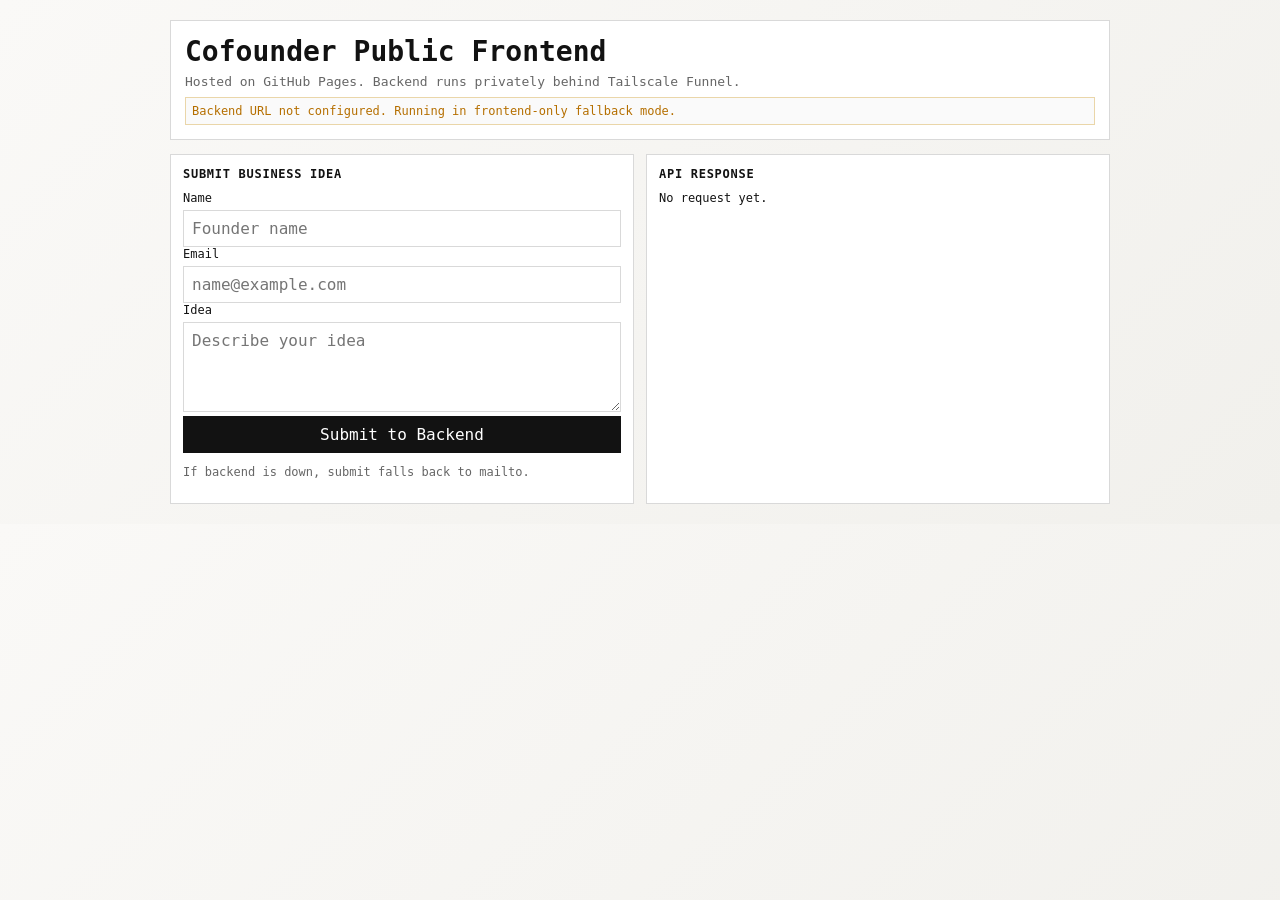
==== frontend/index.html @ c9fe485c "feat: scaffold github pages frontend" ====
<!doctype html>
<html lang="en">
<head>
  <meta charset="utf-8" />
  <meta name="viewport" content="width=device-width,initial-scale=1" />
  <title>Cofounder Frontend</title>
  <link rel="stylesheet" href="./styles.css" />
</head>
<body>
  <div class="wrap">
    <header class="header">
      <h1 class="title">Cofounder Public Frontend</h1>
      <p class="subtitle">Hosted on GitHub Pages. Backend runs privately behind Tailscale Funnel.</p>
      <div id="health-status" class="status warn">Checking backend health...</div>
    </header>

    <main class="grid">
      <section class="card">
        <h2>Submit Business Idea</h2>
        <form id="idea-form">
          <label for="name">Name</label>
          <input id="name" name="name" placeholder="Founder name" required />

          <label for="email">Email</label>
          <input id="email" name="email" type="email" placeholder="name@example.com" required />

          <label for="idea">Idea</label>
          <textarea id="idea" name="idea" placeholder="Describe your idea" required></textarea>

          <button type="submit">Submit to Backend</button>
        </form>
        <p class="small">If backend is down, submit falls back to mailto.</p>
      </section>

      <section class="card">
        <h2>API Response</h2>
        <pre id="api-response">No request yet.</pre>
      </section>
    </main>
  </div>

  <script src="./config.js"></script>
  <script src="./app.js"></script>
</body>
</html>
---- frontend/styles.css ----
:root {
  --bg: #f7f7f5;
  --panel: #ffffff;
  --line: #d9d9d9;
  --ink: #121212;
  --muted: #666;
  --accent: #ff5f00;
  --ok: #138a49;
  --warn: #b56f00;
}
* { box-sizing: border-box; }
body {
  margin: 0;
  font-family: ui-monospace, SFMono-Regular, Menlo, Monaco, Consolas, monospace;
  background: linear-gradient(135deg, #faf9f7, #f1f0ec);
  color: var(--ink);
}
.wrap { max-width: 980px; margin: 0 auto; padding: 20px; }
.header {
  border: 1px solid var(--line);
  background: var(--panel);
  padding: 14px;
  margin-bottom: 14px;
}
.title { margin: 0; font-size: 28px; }
.subtitle { margin: 6px 0 0; color: var(--muted); font-size: 13px; }
.grid { display: grid; grid-template-columns: 1fr 1fr; gap: 12px; }
@media (max-width: 860px) { .grid { grid-template-columns: 1fr; } }
.card {
  border: 1px solid var(--line);
  background: var(--panel);
  padding: 12px;
}
h2 {
  margin: 0 0 10px;
  font-size: 12px;
  text-transform: uppercase;
  letter-spacing: 0.06em;
}
label { font-size: 12px; display: block; margin-bottom: 5px; }
input, textarea, button {
  width: 100%;
  border: 1px solid var(--line);
  padding: 8px;
  font: inherit;
  background: #fff;
}
textarea { min-height: 90px; resize: vertical; }
button {
  cursor: pointer;
  background: var(--ink);
  color: #fff;
  border-color: var(--ink);
}
button.secondary {
  background: #fff;
  color: var(--ink);
}
.status {
  font-size: 12px;
  margin-top: 8px;
  padding: 6px;
  border: 1px solid var(--line);
  background: #fafafa;
}
.status.ok { border-color: #b5e0c8; color: var(--ok); }
.status.warn { border-color: #ead6a9; color: var(--warn); }
.small { font-size: 12px; color: var(--muted); }
pre {
  margin: 0;
  white-space: pre-wrap;
  max-height: 300px;
  overflow: auto;
  font-size: 12px;
}
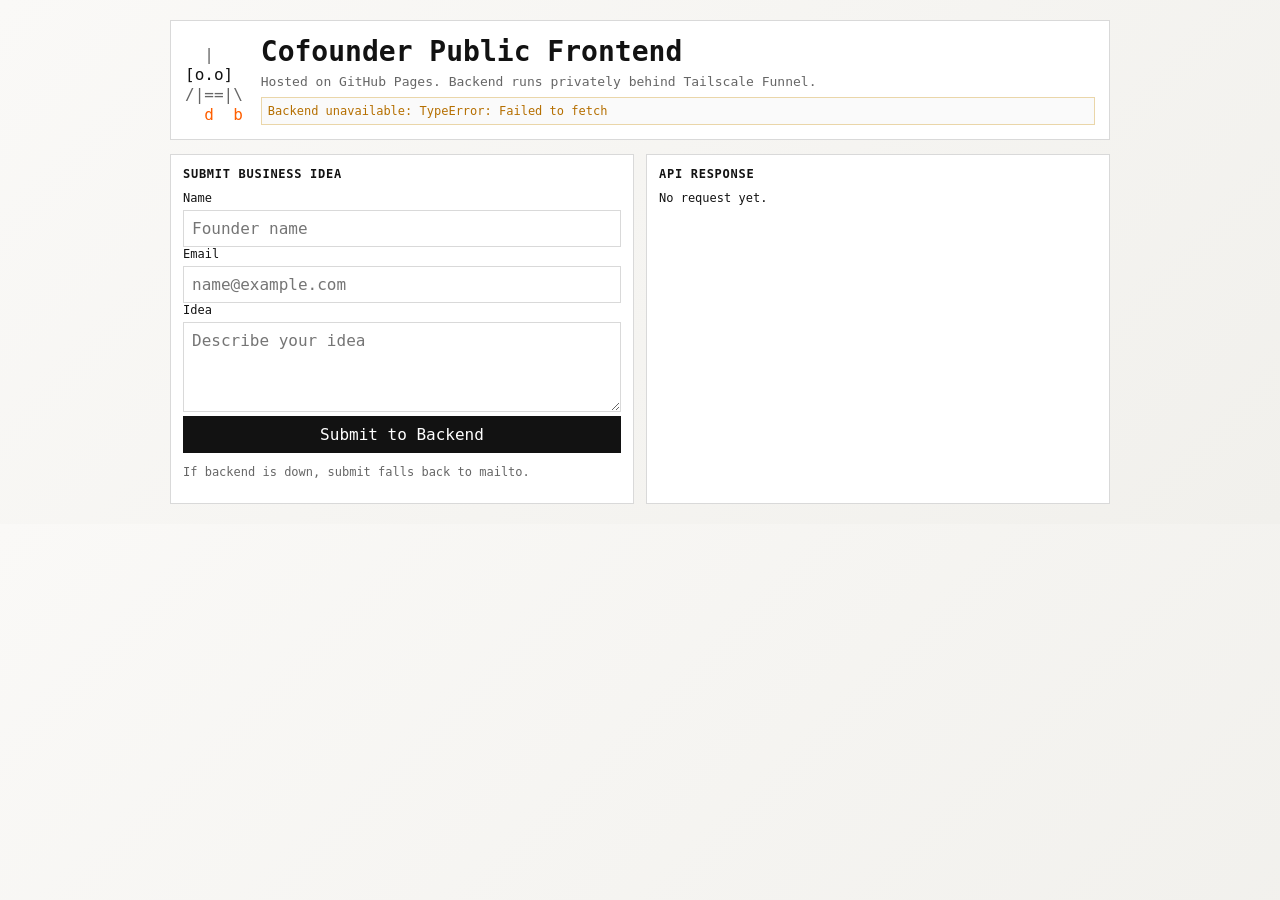
==== commit a0b1f4f6: "feat: add animated ASCII robot mascot to homepage Adds a bobbing robot with blinking eyes and a thou" ====
--- a/frontend/index.html
+++ b/frontend/index.html
@@ -9,9 +9,23 @@
 <body>
   <div class="wrap">
     <header class="header">
-      <h1 class="title">Cofounder Public Frontend</h1>
-      <p class="subtitle">Hosted on GitHub Pages. Backend runs privately behind Tailscale Funnel.</p>
-      <div id="health-status" class="status warn">Checking backend health...</div>
+      <div class="mascot-row">
+        <div class="robot" aria-hidden="true">
+          <div class="thought">
+            <span class="dot d1">.</span><span class="dot d2">.</span><span class="dot d3">o</span>
+            <span class="bubble">let's build something</span>
+          </div>
+          <pre class="bot-art"><span class="antenna">  |  </span>
+<span class="head">[<span class="eye l-eye">o</span>.<span class="eye r-eye">o</span>]</span>
+<span class="body">/|==|\</span>
+  <span class="legs">d  b</span></pre>
+        </div>
+        <div class="header-text">
+          <h1 class="title">Cofounder Public Frontend</h1>
+          <p class="subtitle">Hosted on GitHub Pages. Backend runs privately behind Tailscale Funnel.</p>
+          <div id="health-status" class="status warn">Checking backend health...</div>
+        </div>
+      </div>
     </header>
 
     <main class="grid">
--- a/frontend/styles.css
+++ b/frontend/styles.css
@@ -73,3 +73,92 @@
   overflow: auto;
   font-size: 12px;
 }
+
+/* ---- mascot ---- */
+.mascot-row {
+  display: flex;
+  align-items: flex-end;
+  gap: 18px;
+}
+.header-text { flex: 1; }
+
+.robot {
+  position: relative;
+  flex-shrink: 0;
+  animation: bob 3s ease-in-out infinite;
+  user-select: none;
+}
+.bot-art {
+  font-size: 16px;
+  line-height: 1.25;
+  max-height: none;
+  overflow: visible;
+  color: var(--ink);
+}
+.antenna { color: var(--muted); }
+.head { color: var(--ink); }
+.eye {
+  display: inline-block;
+  animation: blink 4s step-end infinite;
+}
+.r-eye { animation-delay: 0.15s; }
+.body { color: var(--muted); }
+.legs { color: var(--accent); }
+
+/* thought bubble */
+.thought {
+  position: absolute;
+  top: -22px;
+  left: 50px;
+  white-space: nowrap;
+  display: flex;
+  align-items: center;
+  gap: 3px;
+  opacity: 0;
+  animation: fadeThought 8s ease-in-out infinite;
+}
+.dot {
+  font-size: 11px;
+  color: var(--muted);
+}
+.d1 { animation: popDot 8s ease-in-out infinite; }
+.d2 { animation: popDot 8s ease-in-out 0.3s infinite; }
+.d3 { animation: popDot 8s ease-in-out 0.6s infinite; }
+.bubble {
+  font-size: 11px;
+  color: var(--muted);
+  background: var(--panel);
+  border: 1px solid var(--line);
+  padding: 2px 7px;
+  border-radius: 6px;
+  animation: popBubble 8s ease-in-out infinite;
+}
+
+@keyframes bob {
+  0%, 100% { transform: translateY(0); }
+  50% { transform: translateY(-4px); }
+}
+@keyframes blink {
+  0%, 90%, 100% { opacity: 1; }
+  92%, 98% { opacity: 0; }
+}
+@keyframes fadeThought {
+  0%, 15% { opacity: 0; }
+  25%, 70% { opacity: 1; }
+  85%, 100% { opacity: 0; }
+}
+@keyframes popDot {
+  0%, 18% { opacity: 0; transform: scale(0); }
+  22% { opacity: 1; transform: scale(1); }
+  75%, 100% { opacity: 0; }
+}
+@keyframes popBubble {
+  0%, 22% { opacity: 0; transform: scale(0.7); }
+  28% { opacity: 1; transform: scale(1); }
+  70% { opacity: 1; transform: scale(1); }
+  80%, 100% { opacity: 0; transform: scale(0.9); }
+}
+
+@media (max-width: 860px) {
+  .mascot-row { flex-direction: column; align-items: flex-start; }
+}
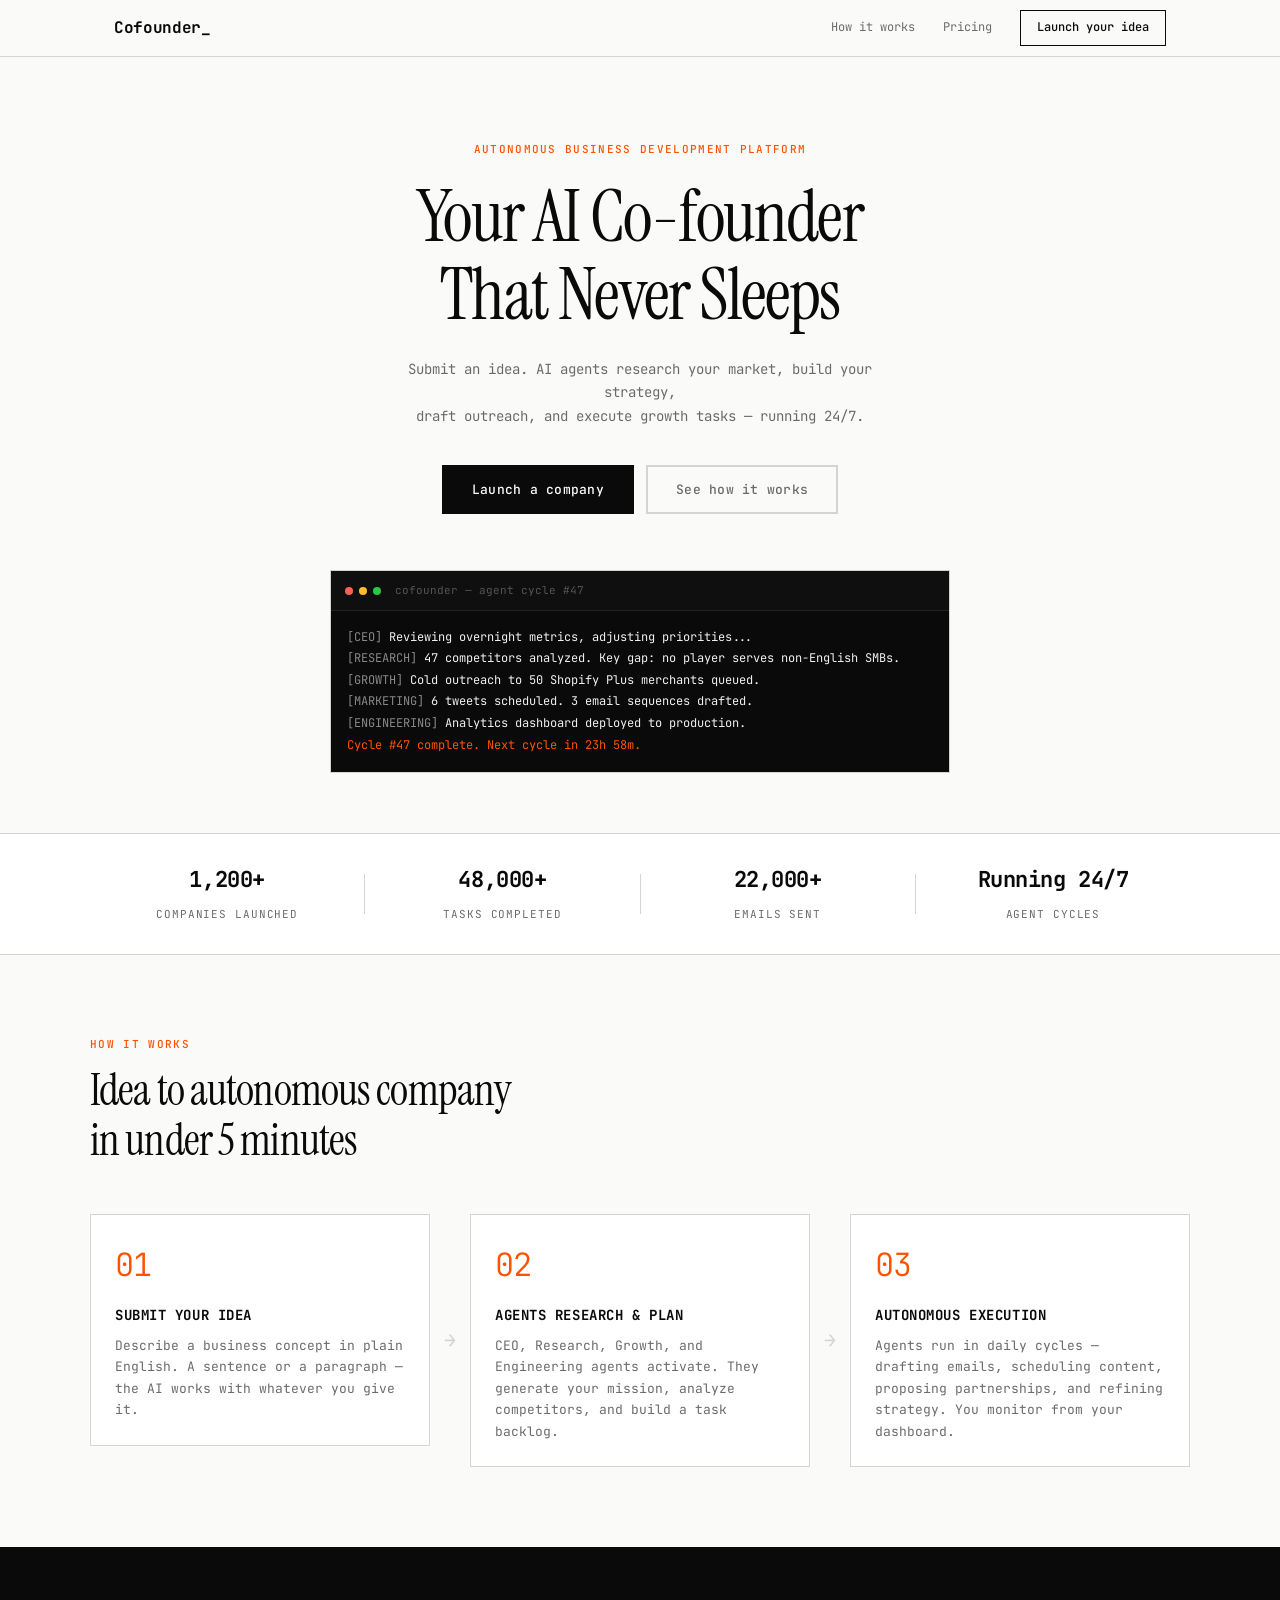
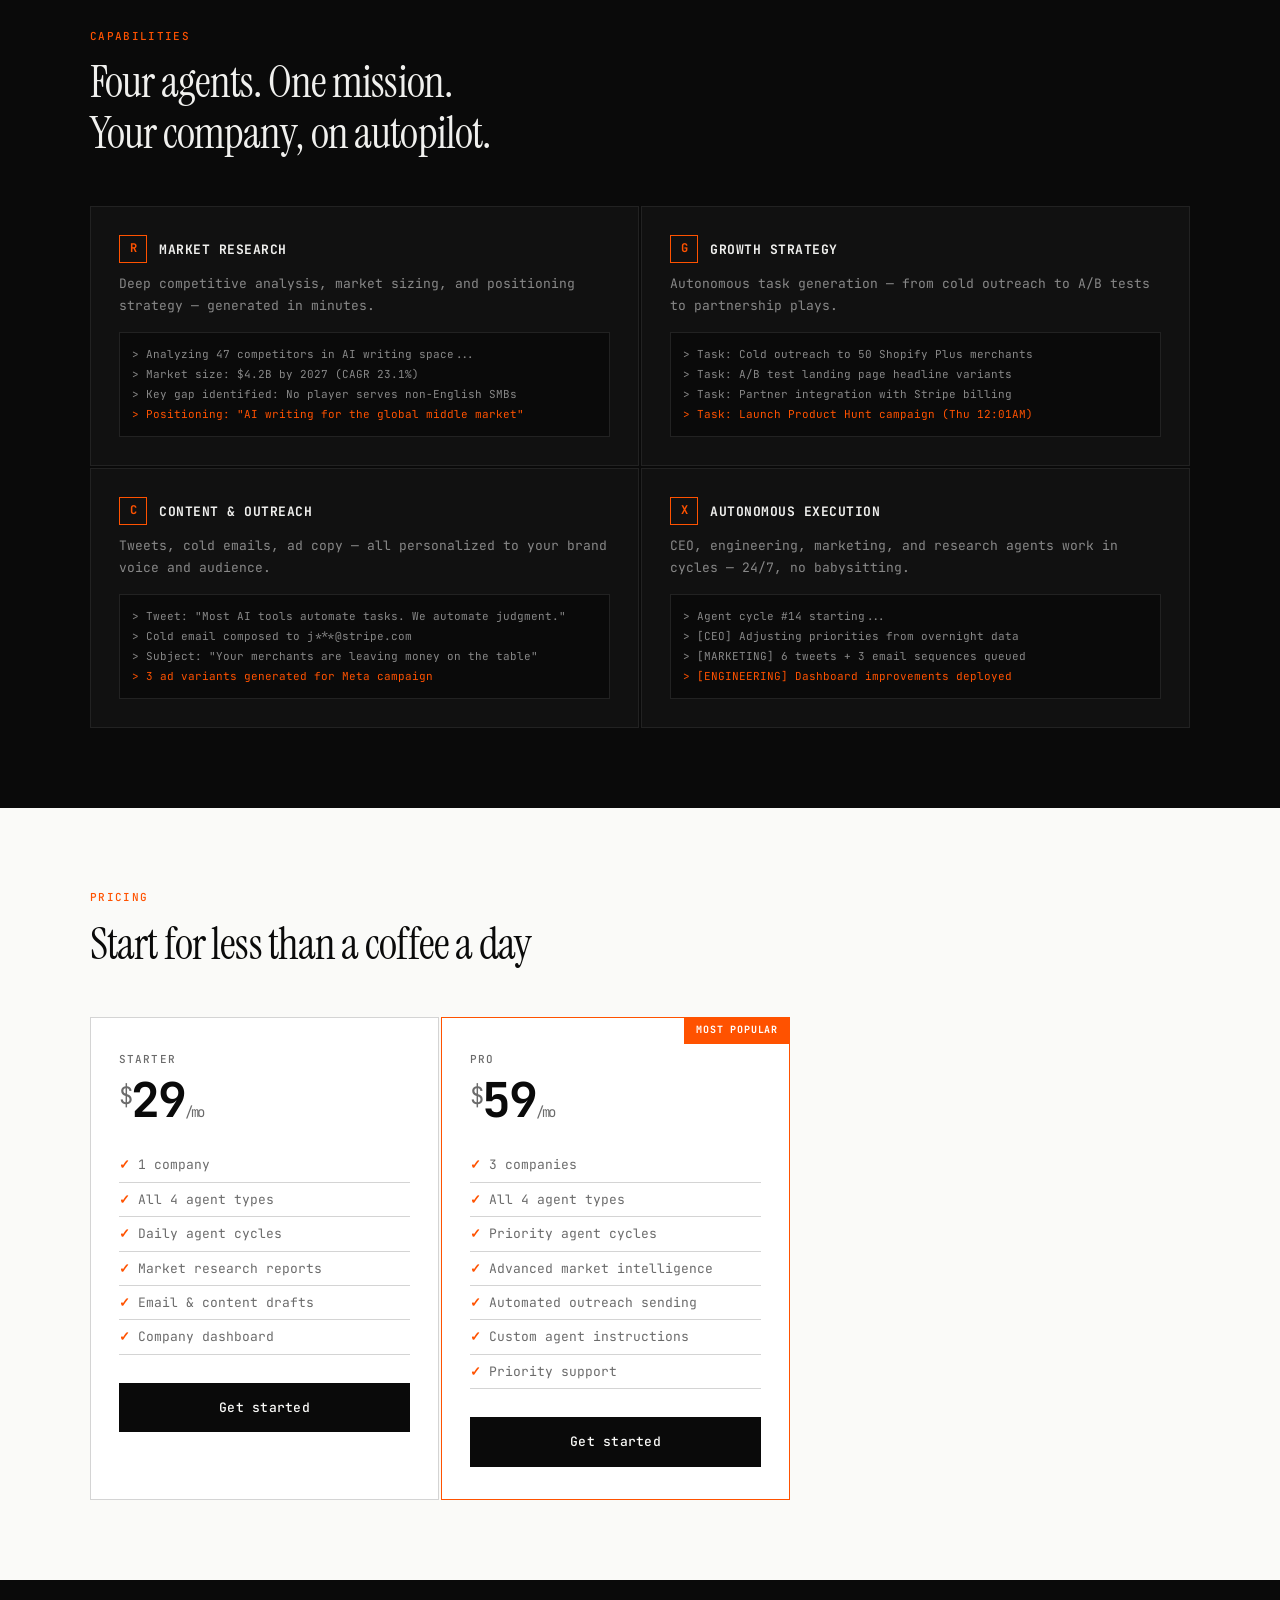
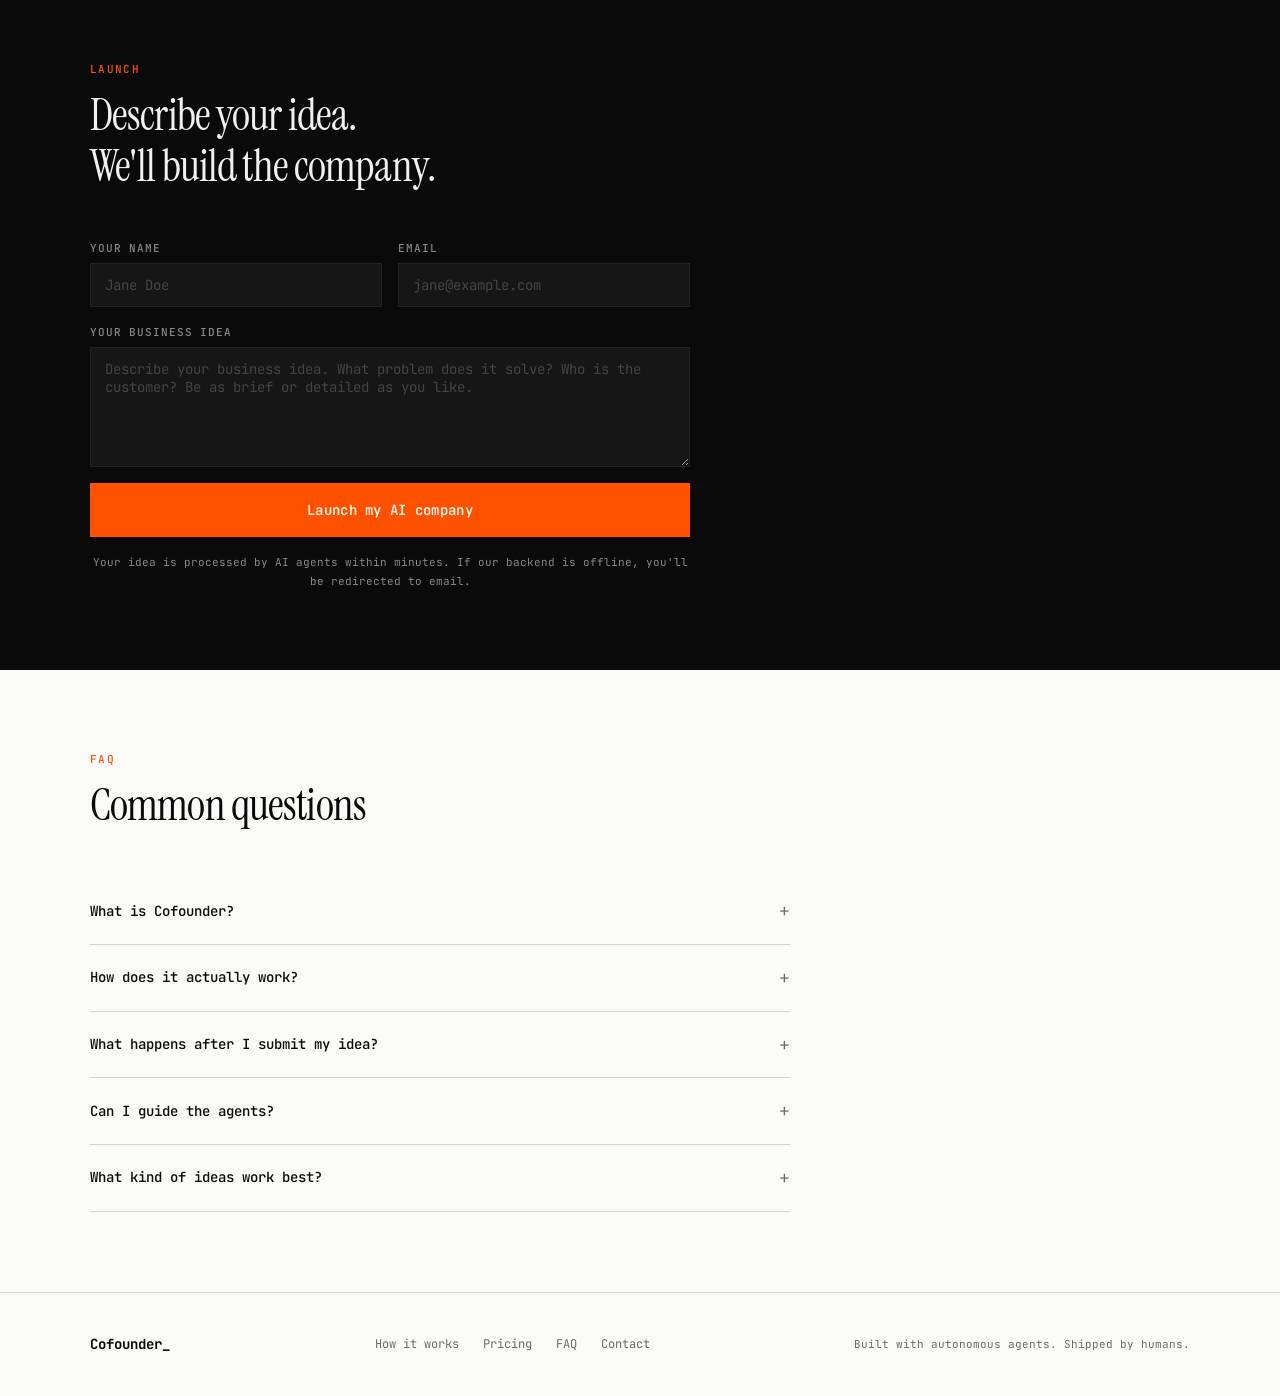
==== commit 28bf838e: "feat: full landing page — hero, pricing, capabilities, submit form Replaces placeholder frontend wit" ====
--- a/frontend/index.html
+++ b/frontend/index.html
@@ -3,55 +3,356 @@
 <head>
   <meta charset="utf-8" />
   <meta name="viewport" content="width=device-width,initial-scale=1" />
-  <title>Cofounder Frontend</title>
+  <title>Cofounder — Your AI Co-founder That Never Sleeps</title>
+  <meta name="description" content="Cofounder is an autonomous AI platform that plans, builds, and grows your business 24/7. Submit an idea, get a full company with AI agents running market research, growth strategy, and outreach." />
+  <meta name="robots" content="index, follow" />
+  <link rel="canonical" href="https://cofounder.app" />
+
+  <meta property="og:type" content="website" />
+  <meta property="og:title" content="Cofounder — Your AI Co-founder That Never Sleeps" />
+  <meta property="og:description" content="Autonomous AI agents that plan, build, and grow your business while you sleep." />
+  <meta property="og:site_name" content="Cofounder" />
+
+  <meta name="twitter:card" content="summary_large_image" />
+  <meta name="twitter:title" content="Cofounder — AI Co-founder That Never Sleeps" />
+  <meta name="twitter:description" content="Submit an idea. AI agents build and grow your company 24/7." />
+
+  <script type="application/ld+json">
+  {
+    "@context": "https://schema.org",
+    "@type": "SoftwareApplication",
+    "name": "Cofounder",
+    "description": "Autonomous AI platform that builds and runs companies through coordinated AI agents.",
+    "url": "https://cofounder.app",
+    "applicationCategory": "BusinessApplication",
+    "operatingSystem": "Web",
+    "offers": {
+      "@type": "AggregateOffer",
+      "lowPrice": "29",
+      "highPrice": "59",
+      "priceCurrency": "USD",
+      "offerCount": "2"
+    }
+  }
+  </script>
+  <script type="application/ld+json">
+  {
+    "@context": "https://schema.org",
+    "@type": "FAQPage",
+    "mainEntity": [
+      {
+        "@type": "Question",
+        "name": "What is Cofounder?",
+        "acceptedAnswer": {
+          "@type": "Answer",
+          "text": "Cofounder is an autonomous AI platform. You submit a business idea, and AI agents handle market research, growth strategy, content creation, outreach, and daily operations — running 24/7 without human intervention."
+        }
+      },
+      {
+        "@type": "Question",
+        "name": "How does Cofounder work?",
+        "acceptedAnswer": {
+          "@type": "Answer",
+          "text": "You describe your idea. AI agents (CEO, Engineer, Growth, Research) activate within minutes, generating a mission, competitive analysis, growth tasks, and outreach campaigns. Agents run in daily cycles, executing and refining autonomously."
+        }
+      },
+      {
+        "@type": "Question",
+        "name": "What happens after I submit my idea?",
+        "acceptedAnswer": {
+          "@type": "Answer",
+          "text": "Within minutes, your company dashboard is live. AI agents generate your mission statement, research competitors, draft outreach emails, propose growth tasks, and begin executing. You get a private dashboard to monitor everything."
+        }
+      }
+    ]
+  }
+  </script>
+
+  <link rel="preconnect" href="https://fonts.googleapis.com" />
+  <link rel="preconnect" href="https://fonts.gstatic.com" crossorigin />
+  <link href="https://fonts.googleapis.com/css2?family=JetBrains+Mono:ital,wght@0,300;0,400;0,500;0,700;1,400&family=Instrument+Serif:ital@0;1&display=swap" rel="stylesheet" />
+
   <link rel="stylesheet" href="./styles.css" />
 </head>
 <body>
-  <div class="wrap">
-    <header class="header">
-      <div class="mascot-row">
-        <div class="robot" aria-hidden="true">
-          <div class="thought">
-            <span class="dot d1">.</span><span class="dot d2">.</span><span class="dot d3">o</span>
-            <span class="bubble">let's build something</span>
-          </div>
-          <pre class="bot-art"><span class="antenna">  |  </span>
-<span class="head">[<span class="eye l-eye">o</span>.<span class="eye r-eye">o</span>]</span>
-<span class="body">/|==|\</span>
-  <span class="legs">d  b</span></pre>
-        </div>
-        <div class="header-text">
-          <h1 class="title">Cofounder Public Frontend</h1>
-          <p class="subtitle">Hosted on GitHub Pages. Backend runs privately behind Tailscale Funnel.</p>
-          <div id="health-status" class="status warn">Checking backend health...</div>
-        </div>
-      </div>
-    </header>
-
-    <main class="grid">
-      <section class="card">
-        <h2>Submit Business Idea</h2>
-        <form id="idea-form">
-          <label for="name">Name</label>
-          <input id="name" name="name" placeholder="Founder name" required />
-
-          <label for="email">Email</label>
-          <input id="email" name="email" type="email" placeholder="name@example.com" required />
-
-          <label for="idea">Idea</label>
-          <textarea id="idea" name="idea" placeholder="Describe your idea" required></textarea>
-
-          <button type="submit">Submit to Backend</button>
+
+  <!-- NAV -->
+  <nav class="nav">
+    <div class="nav-inner">
+      <a href="#" class="nav-logo">Cofounder<span class="blink">_</span></a>
+      <div class="nav-links">
+        <a href="#how">How it works</a>
+        <a href="#pricing">Pricing</a>
+        <a href="#submit" class="nav-cta">Launch your idea</a>
+      </div>
+    </div>
+  </nav>
+
+  <!-- HERO -->
+  <section class="hero">
+    <div class="hero-inner">
+      <p class="hero-tag">Autonomous business development platform</p>
+      <h1 class="hero-h1">Your AI Co-founder<br/>That Never Sleeps</h1>
+      <p class="hero-sub">Submit an idea. AI agents research your market, build your strategy,<br class="hide-mobile"/> draft outreach, and execute growth tasks — running 24/7.</p>
+      <div class="hero-actions">
+        <a href="#submit" class="btn btn-primary">Launch a company</a>
+        <a href="#how" class="btn btn-ghost">See how it works</a>
+      </div>
+      <div class="hero-terminal">
+        <div class="term-bar">
+          <span class="term-dot"></span><span class="term-dot"></span><span class="term-dot"></span>
+          <span class="term-title">cofounder — agent cycle #47</span>
+        </div>
+        <div class="term-body" id="hero-term">
+          <div class="term-line"><span class="t-muted">[CEO]</span> Reviewing overnight metrics, adjusting priorities...</div>
+          <div class="term-line"><span class="t-muted">[RESEARCH]</span> 47 competitors analyzed. Key gap: no player serves non-English SMBs.</div>
+          <div class="term-line"><span class="t-muted">[GROWTH]</span> Cold outreach to 50 Shopify Plus merchants queued.</div>
+          <div class="term-line"><span class="t-muted">[MARKETING]</span> 6 tweets scheduled. 3 email sequences drafted.</div>
+          <div class="term-line"><span class="t-muted">[ENGINEERING]</span> Analytics dashboard deployed to production.</div>
+          <div class="term-line t-accent">Cycle #47 complete. Next cycle in 23h 58m.</div>
+        </div>
+      </div>
+    </div>
+  </section>
+
+  <!-- STATS BAR -->
+  <section class="stats-bar">
+    <div class="stats-inner">
+      <div class="stat">
+        <span class="stat-num" data-stat="companies">1,200+</span>
+        <span class="stat-label">Companies launched</span>
+      </div>
+      <div class="stat-sep"></div>
+      <div class="stat">
+        <span class="stat-num" data-stat="tasks">48,000+</span>
+        <span class="stat-label">Tasks completed</span>
+      </div>
+      <div class="stat-sep"></div>
+      <div class="stat">
+        <span class="stat-num" data-stat="emails">22,000+</span>
+        <span class="stat-label">Emails sent</span>
+      </div>
+      <div class="stat-sep"></div>
+      <div class="stat">
+        <span class="stat-num" data-stat="cycles">Running 24/7</span>
+        <span class="stat-label">Agent cycles</span>
+      </div>
+    </div>
+  </section>
+
+  <!-- HOW IT WORKS -->
+  <section class="section" id="how">
+    <div class="section-inner">
+      <p class="section-tag">How it works</p>
+      <h2 class="section-h2">Idea to autonomous company<br/>in under 5 minutes</h2>
+      <div class="steps">
+        <div class="step">
+          <div class="step-num">01</div>
+          <h3>Submit your idea</h3>
+          <p>Describe a business concept in plain English. A sentence or a paragraph — the AI works with whatever you give it.</p>
+        </div>
+        <div class="step-arrow" aria-hidden="true"></div>
+        <div class="step">
+          <div class="step-num">02</div>
+          <h3>Agents research &amp; plan</h3>
+          <p>CEO, Research, Growth, and Engineering agents activate. They generate your mission, analyze competitors, and build a task backlog.</p>
+        </div>
+        <div class="step-arrow" aria-hidden="true"></div>
+        <div class="step">
+          <div class="step-num">03</div>
+          <h3>Autonomous execution</h3>
+          <p>Agents run in daily cycles — drafting emails, scheduling content, proposing partnerships, and refining strategy. You monitor from your dashboard.</p>
+        </div>
+      </div>
+    </div>
+  </section>
+
+  <!-- CAPABILITIES -->
+  <section class="section section-dark" id="capabilities">
+    <div class="section-inner">
+      <p class="section-tag">Capabilities</p>
+      <h2 class="section-h2">Four agents. One mission.<br/>Your company, on autopilot.</h2>
+      <div class="caps-grid">
+
+        <div class="cap-card">
+          <div class="cap-header">
+            <span class="cap-icon">R</span>
+            <h3>Market Research</h3>
+          </div>
+          <p>Deep competitive analysis, market sizing, and positioning strategy — generated in minutes.</p>
+          <div class="cap-term">
+            <div class="cap-line">> Analyzing 47 competitors in AI writing space...</div>
+            <div class="cap-line">> Market size: $4.2B by 2027 (CAGR 23.1%)</div>
+            <div class="cap-line">> Key gap identified: No player serves non-English SMBs</div>
+            <div class="cap-line t-accent">> Positioning: "AI writing for the global middle market"</div>
+          </div>
+        </div>
+
+        <div class="cap-card">
+          <div class="cap-header">
+            <span class="cap-icon">G</span>
+            <h3>Growth Strategy</h3>
+          </div>
+          <p>Autonomous task generation — from cold outreach to A/B tests to partnership plays.</p>
+          <div class="cap-term">
+            <div class="cap-line">> Task: Cold outreach to 50 Shopify Plus merchants</div>
+            <div class="cap-line">> Task: A/B test landing page headline variants</div>
+            <div class="cap-line">> Task: Partner integration with Stripe billing</div>
+            <div class="cap-line t-accent">> Task: Launch Product Hunt campaign (Thu 12:01AM)</div>
+          </div>
+        </div>
+
+        <div class="cap-card">
+          <div class="cap-header">
+            <span class="cap-icon">C</span>
+            <h3>Content &amp; Outreach</h3>
+          </div>
+          <p>Tweets, cold emails, ad copy — all personalized to your brand voice and audience.</p>
+          <div class="cap-term">
+            <div class="cap-line">> Tweet: "Most AI tools automate tasks. We automate judgment."</div>
+            <div class="cap-line">> Cold email composed to j***@stripe.com</div>
+            <div class="cap-line">> Subject: "Your merchants are leaving money on the table"</div>
+            <div class="cap-line t-accent">> 3 ad variants generated for Meta campaign</div>
+          </div>
+        </div>
+
+        <div class="cap-card">
+          <div class="cap-header">
+            <span class="cap-icon">X</span>
+            <h3>Autonomous Execution</h3>
+          </div>
+          <p>CEO, engineering, marketing, and research agents work in cycles — 24/7, no babysitting.</p>
+          <div class="cap-term">
+            <div class="cap-line">> Agent cycle #14 starting...</div>
+            <div class="cap-line">> [CEO] Adjusting priorities from overnight data</div>
+            <div class="cap-line">> [MARKETING] 6 tweets + 3 email sequences queued</div>
+            <div class="cap-line t-accent">> [ENGINEERING] Dashboard improvements deployed</div>
+          </div>
+        </div>
+
+      </div>
+    </div>
+  </section>
+
+  <!-- PRICING -->
+  <section class="section" id="pricing">
+    <div class="section-inner">
+      <p class="section-tag">Pricing</p>
+      <h2 class="section-h2">Start for less than a coffee a day</h2>
+      <div class="pricing-grid">
+
+        <div class="price-card">
+          <div class="price-tier">Starter</div>
+          <div class="price-amount"><span class="price-dollar">$</span>29<span class="price-period">/mo</span></div>
+          <ul class="price-features">
+            <li>1 company</li>
+            <li>All 4 agent types</li>
+            <li>Daily agent cycles</li>
+            <li>Market research reports</li>
+            <li>Email &amp; content drafts</li>
+            <li>Company dashboard</li>
+          </ul>
+          <a href="#submit" class="btn btn-primary btn-full">Get started</a>
+        </div>
+
+        <div class="price-card price-card-pro">
+          <div class="price-badge">Most popular</div>
+          <div class="price-tier">Pro</div>
+          <div class="price-amount"><span class="price-dollar">$</span>59<span class="price-period">/mo</span></div>
+          <ul class="price-features">
+            <li>3 companies</li>
+            <li>All 4 agent types</li>
+            <li>Priority agent cycles</li>
+            <li>Advanced market intelligence</li>
+            <li>Automated outreach sending</li>
+            <li>Custom agent instructions</li>
+            <li>Priority support</li>
+          </ul>
+          <a href="#submit" class="btn btn-primary btn-full">Get started</a>
+        </div>
+
+      </div>
+    </div>
+  </section>
+
+  <!-- SUBMIT -->
+  <section class="section section-dark" id="submit">
+    <div class="section-inner">
+      <p class="section-tag">Launch</p>
+      <h2 class="section-h2">Describe your idea.<br/>We'll build the company.</h2>
+      <div class="form-wrap">
+        <form id="idea-form" class="idea-form">
+          <div class="form-row">
+            <div class="form-group">
+              <label for="name">Your name</label>
+              <input id="name" name="name" type="text" placeholder="Jane Doe" required />
+            </div>
+            <div class="form-group">
+              <label for="email">Email</label>
+              <input id="email" name="email" type="email" placeholder="jane@example.com" required />
+            </div>
+          </div>
+          <div class="form-group">
+            <label for="idea">Your business idea</label>
+            <textarea id="idea" name="idea" placeholder="Describe your business idea. What problem does it solve? Who is the customer? Be as brief or detailed as you like." required></textarea>
+          </div>
+          <button type="submit" class="btn btn-primary btn-full btn-lg">Launch my AI company</button>
+          <p class="form-note">Your idea is processed by AI agents within minutes. If our backend is offline, you'll be redirected to email.</p>
         </form>
-        <p class="small">If backend is down, submit falls back to mailto.</p>
-      </section>
-
-      <section class="card">
-        <h2>API Response</h2>
-        <pre id="api-response">No request yet.</pre>
-      </section>
-    </main>
-  </div>
+        <div id="form-response" class="form-response" style="display:none;"></div>
+      </div>
+    </div>
+  </section>
+
+  <!-- FAQ -->
+  <section class="section" id="faq">
+    <div class="section-inner">
+      <p class="section-tag">FAQ</p>
+      <h2 class="section-h2">Common questions</h2>
+      <div class="faq-list">
+
+        <details class="faq-item">
+          <summary>What is Cofounder?</summary>
+          <p>Cofounder is an autonomous AI platform. You submit a business idea, and coordinated AI agents handle everything from market research to growth strategy to daily operations — running 24/7 without you needing to manage them.</p>
+        </details>
+
+        <details class="faq-item">
+          <summary>How does it actually work?</summary>
+          <p>When you submit an idea, four specialized agents activate: a CEO agent (strategy and priorities), a Research agent (competitive analysis and market sizing), a Growth agent (tasks, outreach, partnerships), and a Marketing agent (content, emails, social). They run in daily cycles, each building on the last.</p>
+        </details>
+
+        <details class="faq-item">
+          <summary>What happens after I submit my idea?</summary>
+          <p>Within minutes your company dashboard is live. You'll see your generated mission statement, competitive analysis, initial growth tasks, and draft outreach — all created autonomously. Agents continue running daily cycles from there.</p>
+        </details>
+
+        <details class="faq-item">
+          <summary>Can I guide the agents?</summary>
+          <p>Yes. Pro plan users can set custom agent instructions. All users can view agent output and adjust priorities through the dashboard. The agents are autonomous but not unsupervised.</p>
+        </details>
+
+        <details class="faq-item">
+          <summary>What kind of ideas work best?</summary>
+          <p>Anything with a clear customer and problem. SaaS products, local services, e-commerce, content businesses, marketplaces — the agents adapt to the domain. The more context you give, the sharper the output.</p>
+        </details>
+
+      </div>
+    </div>
+  </section>
+
+  <!-- FOOTER -->
+  <footer class="footer">
+    <div class="footer-inner">
+      <div class="footer-brand">Cofounder<span class="blink">_</span></div>
+      <div class="footer-links">
+        <a href="#how">How it works</a>
+        <a href="#pricing">Pricing</a>
+        <a href="#faq">FAQ</a>
+        <a href="mailto:mhendricks1290@gmail.com">Contact</a>
+      </div>
+      <div class="footer-copy">Built with autonomous agents. Shipped by humans.</div>
+    </div>
+  </footer>
 
   <script src="./config.js"></script>
   <script src="./app.js"></script>
--- a/frontend/styles.css
+++ b/frontend/styles.css
@@ -1,164 +1,681 @@
+/* =============================================
+   COFOUNDER — Landing Page
+   Aesthetic: Utilitarian brutalist. Monospace-first.
+   Palette: near-black, white, hot orange.
+   ============================================= */
+
 :root {
-  --bg: #f7f7f5;
+  --bg: #fafaf8;
+  --bg-dark: #0a0a0a;
   --panel: #ffffff;
-  --line: #d9d9d9;
-  --ink: #121212;
-  --muted: #666;
-  --accent: #ff5f00;
-  --ok: #138a49;
-  --warn: #b56f00;
-}
-* { box-sizing: border-box; }
+  --panel-dark: #111111;
+  --ink: #0a0a0a;
+  --ink-inv: #f0f0ee;
+  --muted: #6b6b6b;
+  --muted-inv: #888888;
+  --line: #d4d4d4;
+  --line-dark: #222222;
+  --accent: #ff5200;
+  --accent-hover: #e64a00;
+  --mono: 'JetBrains Mono', ui-monospace, SFMono-Regular, 'SF Mono', Menlo, Consolas, monospace;
+  --serif: 'Instrument Serif', Georgia, 'Times New Roman', serif;
+}
+
+*, *::before, *::after { box-sizing: border-box; margin: 0; padding: 0; }
+
+html { scroll-behavior: smooth; }
+
 body {
-  margin: 0;
-  font-family: ui-monospace, SFMono-Regular, Menlo, Monaco, Consolas, monospace;
-  background: linear-gradient(135deg, #faf9f7, #f1f0ec);
+  font-family: var(--mono);
+  font-size: 14px;
+  line-height: 1.65;
   color: var(--ink);
-}
-.wrap { max-width: 980px; margin: 0 auto; padding: 20px; }
-.header {
+  background: var(--bg);
+  -webkit-font-smoothing: antialiased;
+  -moz-osx-font-smoothing: grayscale;
+}
+
+a { color: inherit; text-decoration: none; }
+ul { list-style: none; }
+
+/* ---- UTILITIES ---- */
+.hide-mobile { display: inline; }
+@media (max-width: 768px) { .hide-mobile { display: none; } }
+
+.t-muted { color: var(--muted); }
+.t-accent { color: var(--accent); }
+
+.blink {
+  animation: cursor-blink 1s step-end infinite;
+}
+@keyframes cursor-blink {
+  0%, 100% { opacity: 1; }
+  50% { opacity: 0; }
+}
+
+/* ---- BUTTONS ---- */
+.btn {
+  display: inline-block;
+  font-family: var(--mono);
+  font-size: 13px;
+  font-weight: 500;
+  padding: 12px 28px;
+  border: 2px solid var(--ink);
+  background: transparent;
+  color: var(--ink);
+  cursor: pointer;
+  transition: all 0.15s ease;
+  text-align: center;
+  letter-spacing: 0.02em;
+}
+.btn:hover {
+  background: var(--ink);
+  color: var(--bg);
+}
+.btn-primary {
+  background: var(--ink);
+  color: var(--bg);
+  border-color: var(--ink);
+}
+.btn-primary:hover {
+  background: var(--accent);
+  border-color: var(--accent);
+  color: #fff;
+}
+.btn-ghost {
+  background: transparent;
+  border-color: var(--line);
+  color: var(--muted);
+}
+.btn-ghost:hover {
+  border-color: var(--ink);
+  color: var(--ink);
+  background: transparent;
+}
+.btn-full { width: 100%; }
+.btn-lg { padding: 16px 28px; font-size: 14px; }
+
+/* ---- NAV ---- */
+.nav {
+  position: fixed;
+  top: 0; left: 0; right: 0;
+  z-index: 100;
+  background: rgba(250, 250, 248, 0.92);
+  backdrop-filter: blur(12px);
+  -webkit-backdrop-filter: blur(12px);
+  border-bottom: 1px solid var(--line);
+}
+.nav-inner {
+  max-width: 1100px;
+  margin: 0 auto;
+  padding: 0 24px;
+  height: 56px;
+  display: flex;
+  align-items: center;
+  justify-content: space-between;
+}
+.nav-logo {
+  font-size: 16px;
+  font-weight: 700;
+  letter-spacing: -0.02em;
+}
+.nav-links {
+  display: flex;
+  align-items: center;
+  gap: 28px;
+  font-size: 12px;
+}
+.nav-links a {
+  color: var(--muted);
+  transition: color 0.15s;
+}
+.nav-links a:hover { color: var(--ink); }
+.nav-cta {
+  padding: 7px 16px;
+  border: 1px solid var(--ink);
+  color: var(--ink) !important;
+  font-weight: 500;
+}
+.nav-cta:hover {
+  background: var(--ink);
+  color: var(--bg) !important;
+}
+
+/* ---- HERO ---- */
+.hero {
+  padding: 140px 24px 60px;
+  text-align: center;
+}
+.hero-inner {
+  max-width: 800px;
+  margin: 0 auto;
+}
+.hero-tag {
+  font-size: 11px;
+  text-transform: uppercase;
+  letter-spacing: 0.12em;
+  color: var(--accent);
+  margin-bottom: 20px;
+  font-weight: 500;
+}
+.hero-h1 {
+  font-family: var(--serif);
+  font-size: clamp(40px, 7vw, 72px);
+  font-weight: 400;
+  line-height: 1.08;
+  letter-spacing: -0.025em;
+  margin-bottom: 24px;
+  color: var(--ink);
+}
+.hero-sub {
+  font-size: 14px;
+  color: var(--muted);
+  max-width: 540px;
+  margin: 0 auto 36px;
+  line-height: 1.7;
+}
+.hero-actions {
+  display: flex;
+  gap: 12px;
+  justify-content: center;
+  margin-bottom: 56px;
+}
+
+/* HERO TERMINAL */
+.hero-terminal {
+  max-width: 620px;
+  margin: 0 auto;
+  border: 1px solid var(--line);
+  background: var(--bg-dark);
+  text-align: left;
+}
+.term-bar {
+  display: flex;
+  align-items: center;
+  gap: 6px;
+  padding: 10px 14px;
+  border-bottom: 1px solid var(--line-dark);
+  background: #0f0f0f;
+}
+.term-dot {
+  width: 8px; height: 8px;
+  border-radius: 50%;
+  background: #333;
+}
+.term-dot:first-child { background: #ff5f57; }
+.term-dot:nth-child(2) { background: #ffbd2e; }
+.term-dot:nth-child(3) { background: #28c840; }
+.term-title {
+  margin-left: 8px;
+  font-size: 11px;
+  color: #555;
+}
+.term-body {
+  padding: 16px;
+  font-size: 12px;
+  line-height: 1.8;
+  color: var(--ink-inv);
+}
+.term-line {
+  opacity: 0;
+  animation: term-fade-in 0.4s ease forwards;
+}
+.term-line:nth-child(1) { animation-delay: 0.3s; }
+.term-line:nth-child(2) { animation-delay: 0.9s; }
+.term-line:nth-child(3) { animation-delay: 1.5s; }
+.term-line:nth-child(4) { animation-delay: 2.1s; }
+.term-line:nth-child(5) { animation-delay: 2.7s; }
+.term-line:nth-child(6) { animation-delay: 3.3s; }
+.term-body .t-muted { color: var(--muted-inv); }
+.term-body .t-accent { color: var(--accent); }
+
+@keyframes term-fade-in {
+  from { opacity: 0; transform: translateY(4px); }
+  to { opacity: 1; transform: translateY(0); }
+}
+
+/* ---- STATS BAR ---- */
+.stats-bar {
+  border-top: 1px solid var(--line);
+  border-bottom: 1px solid var(--line);
+  padding: 0 24px;
+  background: var(--panel);
+}
+.stats-inner {
+  max-width: 1100px;
+  margin: 0 auto;
+  display: flex;
+  align-items: center;
+  justify-content: center;
+  gap: 0;
+}
+.stat {
+  flex: 1;
+  text-align: center;
+  padding: 28px 16px;
+}
+.stat-num {
+  display: block;
+  font-size: 22px;
+  font-weight: 700;
+  letter-spacing: -0.02em;
+  margin-bottom: 4px;
+}
+.stat-label {
+  font-size: 11px;
+  text-transform: uppercase;
+  letter-spacing: 0.08em;
+  color: var(--muted);
+}
+.stat-sep {
+  width: 1px;
+  height: 40px;
+  background: var(--line);
+  flex-shrink: 0;
+}
+
+/* ---- SECTIONS ---- */
+.section {
+  padding: 80px 24px;
+}
+.section-dark {
+  background: var(--bg-dark);
+  color: var(--ink-inv);
+}
+.section-dark .section-tag { color: var(--accent); }
+.section-dark .t-muted,
+.section-dark p { color: var(--muted-inv); }
+.section-inner {
+  max-width: 1100px;
+  margin: 0 auto;
+}
+.section-tag {
+  font-size: 11px;
+  text-transform: uppercase;
+  letter-spacing: 0.12em;
+  color: var(--accent);
+  margin-bottom: 12px;
+  font-weight: 500;
+}
+.section-h2 {
+  font-family: var(--serif);
+  font-size: clamp(28px, 4.5vw, 44px);
+  font-weight: 400;
+  line-height: 1.15;
+  letter-spacing: -0.02em;
+  margin-bottom: 48px;
+}
+
+/* ---- STEPS ---- */
+.steps {
+  display: flex;
+  align-items: flex-start;
+  gap: 0;
+}
+.step {
+  flex: 1;
+  padding: 24px;
   border: 1px solid var(--line);
   background: var(--panel);
-  padding: 14px;
-  margin-bottom: 14px;
-}
-.title { margin: 0; font-size: 28px; }
-.subtitle { margin: 6px 0 0; color: var(--muted); font-size: 13px; }
-.grid { display: grid; grid-template-columns: 1fr 1fr; gap: 12px; }
-@media (max-width: 860px) { .grid { grid-template-columns: 1fr; } }
-.card {
+}
+.step-num {
+  font-size: 32px;
+  font-weight: 300;
+  color: var(--accent);
+  margin-bottom: 12px;
+  letter-spacing: -0.04em;
+}
+.step h3 {
+  font-size: 14px;
+  font-weight: 700;
+  margin-bottom: 8px;
+  text-transform: uppercase;
+  letter-spacing: 0.04em;
+}
+.step p {
+  font-size: 13px;
+  color: var(--muted);
+  line-height: 1.65;
+}
+.step-arrow {
+  width: 40px;
+  flex-shrink: 0;
+  display: flex;
+  align-items: center;
+  justify-content: center;
+  align-self: center;
+  position: relative;
+}
+.step-arrow::after {
+  content: '\2192';
+  font-size: 20px;
+  color: var(--line);
+}
+
+/* ---- CAPABILITIES ---- */
+.caps-grid {
+  display: grid;
+  grid-template-columns: 1fr 1fr;
+  gap: 2px;
+}
+.cap-card {
+  padding: 28px;
+  border: 1px solid var(--line-dark);
+  background: var(--panel-dark);
+}
+.cap-header {
+  display: flex;
+  align-items: center;
+  gap: 12px;
+  margin-bottom: 10px;
+}
+.cap-icon {
+  width: 28px;
+  height: 28px;
+  display: flex;
+  align-items: center;
+  justify-content: center;
+  border: 1px solid var(--accent);
+  color: var(--accent);
+  font-size: 12px;
+  font-weight: 700;
+  flex-shrink: 0;
+}
+.cap-card h3 {
+  font-size: 13px;
+  font-weight: 700;
+  text-transform: uppercase;
+  letter-spacing: 0.04em;
+}
+.cap-card > p {
+  font-size: 13px;
+  color: var(--muted-inv);
+  margin-bottom: 16px;
+}
+.cap-term {
+  padding: 12px;
+  background: rgba(0,0,0,0.4);
+  border: 1px solid var(--line-dark);
+  font-size: 11px;
+  line-height: 1.8;
+}
+.cap-line { color: var(--muted-inv); }
+.cap-term .t-accent { color: var(--accent); }
+
+/* ---- PRICING ---- */
+.pricing-grid {
+  display: grid;
+  grid-template-columns: 1fr 1fr;
+  gap: 2px;
+  max-width: 700px;
+}
+.price-card {
+  padding: 32px 28px;
   border: 1px solid var(--line);
   background: var(--panel);
-  padding: 12px;
-}
-h2 {
-  margin: 0 0 10px;
+  position: relative;
+}
+.price-card-pro {
+  border-color: var(--accent);
+}
+.price-badge {
+  position: absolute;
+  top: -1px; right: -1px;
+  background: var(--accent);
+  color: #fff;
+  font-size: 10px;
+  font-weight: 700;
+  text-transform: uppercase;
+  letter-spacing: 0.08em;
+  padding: 5px 12px;
+}
+.price-tier {
+  font-size: 11px;
+  text-transform: uppercase;
+  letter-spacing: 0.1em;
+  color: var(--muted);
+  margin-bottom: 8px;
+  font-weight: 500;
+}
+.price-amount {
+  font-size: 48px;
+  font-weight: 700;
+  letter-spacing: -0.04em;
+  margin-bottom: 24px;
+  line-height: 1;
+}
+.price-dollar {
+  font-size: 24px;
+  font-weight: 400;
+  vertical-align: top;
+  position: relative;
+  top: 8px;
+  color: var(--muted);
+}
+.price-period {
+  font-size: 14px;
+  font-weight: 400;
+  color: var(--muted);
+}
+.price-features {
+  margin-bottom: 28px;
+}
+.price-features li {
+  font-size: 13px;
+  padding: 6px 0;
+  border-bottom: 1px solid var(--line);
+  color: var(--muted);
+}
+.price-features li::before {
+  content: '\2713  ';
+  color: var(--accent);
+  font-weight: 700;
+}
+
+/* ---- FORM ---- */
+.form-wrap {
+  max-width: 600px;
+}
+.idea-form {
+  display: flex;
+  flex-direction: column;
+  gap: 16px;
+}
+.form-row {
+  display: grid;
+  grid-template-columns: 1fr 1fr;
+  gap: 16px;
+}
+.form-group {
+  display: flex;
+  flex-direction: column;
+  gap: 6px;
+}
+.form-group label {
+  font-size: 11px;
+  text-transform: uppercase;
+  letter-spacing: 0.08em;
+  color: var(--muted-inv);
+  font-weight: 500;
+}
+.idea-form input,
+.idea-form textarea {
+  font-family: var(--mono);
+  font-size: 14px;
+  padding: 12px 14px;
+  border: 1px solid var(--line-dark);
+  background: rgba(255,255,255,0.05);
+  color: var(--ink-inv);
+  outline: none;
+  transition: border-color 0.15s;
+}
+.idea-form input::placeholder,
+.idea-form textarea::placeholder {
+  color: #444;
+}
+.idea-form input:focus,
+.idea-form textarea:focus {
+  border-color: var(--accent);
+}
+.idea-form textarea {
+  min-height: 120px;
+  resize: vertical;
+}
+.section-dark .btn-primary {
+  background: var(--accent);
+  border-color: var(--accent);
+  color: #fff;
+}
+.section-dark .btn-primary:hover {
+  background: var(--accent-hover);
+  border-color: var(--accent-hover);
+}
+.form-note {
+  font-size: 11px;
+  color: #555;
+  text-align: center;
+}
+.form-response {
+  margin-top: 16px;
+  padding: 16px;
+  border: 1px solid var(--line-dark);
   font-size: 12px;
-  text-transform: uppercase;
-  letter-spacing: 0.06em;
-}
-label { font-size: 12px; display: block; margin-bottom: 5px; }
-input, textarea, button {
-  width: 100%;
-  border: 1px solid var(--line);
-  padding: 8px;
-  font: inherit;
-  background: #fff;
-}
-textarea { min-height: 90px; resize: vertical; }
-button {
-  cursor: pointer;
-  background: var(--ink);
-  color: #fff;
-  border-color: var(--ink);
-}
-button.secondary {
-  background: #fff;
-  color: var(--ink);
-}
-.status {
-  font-size: 12px;
-  margin-top: 8px;
-  padding: 6px;
-  border: 1px solid var(--line);
-  background: #fafafa;
-}
-.status.ok { border-color: #b5e0c8; color: var(--ok); }
-.status.warn { border-color: #ead6a9; color: var(--warn); }
-.small { font-size: 12px; color: var(--muted); }
-pre {
-  margin: 0;
+  color: var(--ink-inv);
   white-space: pre-wrap;
   max-height: 300px;
   overflow: auto;
+}
+.form-response.success {
+  border-color: #28c840;
+  color: #28c840;
+}
+.form-response.error {
+  border-color: var(--accent);
+}
+
+/* ---- FAQ ---- */
+.faq-list {
+  max-width: 700px;
+}
+.faq-item {
+  border-bottom: 1px solid var(--line);
+}
+.faq-item summary {
+  padding: 18px 0;
+  font-size: 14px;
+  font-weight: 500;
+  cursor: pointer;
+  list-style: none;
+  display: flex;
+  align-items: center;
+  justify-content: space-between;
+}
+.faq-item summary::-webkit-details-marker { display: none; }
+.faq-item summary::after {
+  content: '+';
+  font-size: 18px;
+  color: var(--muted);
+  font-weight: 300;
+  transition: transform 0.2s;
+}
+.faq-item[open] summary::after {
+  content: '\2212';
+}
+.faq-item p {
+  padding: 0 0 18px;
+  font-size: 13px;
+  color: var(--muted);
+  line-height: 1.7;
+}
+
+/* ---- FOOTER ---- */
+.footer {
+  border-top: 1px solid var(--line);
+  padding: 40px 24px;
+}
+.footer-inner {
+  max-width: 1100px;
+  margin: 0 auto;
+  display: flex;
+  align-items: center;
+  justify-content: space-between;
+  gap: 24px;
+}
+.footer-brand {
+  font-size: 14px;
+  font-weight: 700;
+}
+.footer-links {
+  display: flex;
+  gap: 24px;
   font-size: 12px;
-}
-
-/* ---- mascot ---- */
-.mascot-row {
-  display: flex;
-  align-items: flex-end;
-  gap: 18px;
-}
-.header-text { flex: 1; }
-
-.robot {
-  position: relative;
-  flex-shrink: 0;
-  animation: bob 3s ease-in-out infinite;
-  user-select: none;
-}
-.bot-art {
-  font-size: 16px;
-  line-height: 1.25;
-  max-height: none;
-  overflow: visible;
-  color: var(--ink);
-}
-.antenna { color: var(--muted); }
-.head { color: var(--ink); }
-.eye {
-  display: inline-block;
-  animation: blink 4s step-end infinite;
-}
-.r-eye { animation-delay: 0.15s; }
-.body { color: var(--muted); }
-.legs { color: var(--accent); }
-
-/* thought bubble */
-.thought {
-  position: absolute;
-  top: -22px;
-  left: 50px;
-  white-space: nowrap;
-  display: flex;
-  align-items: center;
-  gap: 3px;
+  color: var(--muted);
+}
+.footer-links a:hover { color: var(--ink); }
+.footer-copy {
+  font-size: 11px;
+  color: var(--muted);
+}
+
+/* =============== RESPONSIVE =============== */
+@media (max-width: 768px) {
+  .hero { padding: 110px 20px 40px; }
+  .hero-actions { flex-direction: column; align-items: stretch; }
+  .hero-terminal { margin: 0 -8px; }
+
+  .stats-inner { flex-wrap: wrap; }
+  .stat { flex: 1 1 45%; }
+  .stat-sep { display: none; }
+
+  .steps { flex-direction: column; }
+  .step-arrow { transform: rotate(90deg); width: auto; padding: 8px 0; }
+
+  .caps-grid { grid-template-columns: 1fr; }
+  .pricing-grid { grid-template-columns: 1fr; }
+
+  .form-row { grid-template-columns: 1fr; }
+
+  .nav-links a:not(.nav-cta) { display: none; }
+
+  .footer-inner { flex-direction: column; text-align: center; }
+  .footer-links { flex-wrap: wrap; justify-content: center; }
+}
+
+/* ---- ENTRANCE ANIMATIONS ---- */
+.hero-tag,
+.hero-h1,
+.hero-sub,
+.hero-actions {
   opacity: 0;
-  animation: fadeThought 8s ease-in-out infinite;
-}
-.dot {
-  font-size: 11px;
-  color: var(--muted);
-}
-.d1 { animation: popDot 8s ease-in-out infinite; }
-.d2 { animation: popDot 8s ease-in-out 0.3s infinite; }
-.d3 { animation: popDot 8s ease-in-out 0.6s infinite; }
-.bubble {
-  font-size: 11px;
-  color: var(--muted);
-  background: var(--panel);
-  border: 1px solid var(--line);
-  padding: 2px 7px;
-  border-radius: 6px;
-  animation: popBubble 8s ease-in-out infinite;
-}
-
-@keyframes bob {
-  0%, 100% { transform: translateY(0); }
-  50% { transform: translateY(-4px); }
-}
-@keyframes blink {
-  0%, 90%, 100% { opacity: 1; }
-  92%, 98% { opacity: 0; }
-}
-@keyframes fadeThought {
-  0%, 15% { opacity: 0; }
-  25%, 70% { opacity: 1; }
-  85%, 100% { opacity: 0; }
-}
-@keyframes popDot {
-  0%, 18% { opacity: 0; transform: scale(0); }
-  22% { opacity: 1; transform: scale(1); }
-  75%, 100% { opacity: 0; }
-}
-@keyframes popBubble {
-  0%, 22% { opacity: 0; transform: scale(0.7); }
-  28% { opacity: 1; transform: scale(1); }
-  70% { opacity: 1; transform: scale(1); }
-  80%, 100% { opacity: 0; transform: scale(0.9); }
-}
-
-@media (max-width: 860px) {
-  .mascot-row { flex-direction: column; align-items: flex-start; }
-}
+  animation: rise-in 0.6s ease forwards;
+}
+.hero-tag { animation-delay: 0.1s; }
+.hero-h1 { animation-delay: 0.2s; }
+.hero-sub { animation-delay: 0.35s; }
+.hero-actions { animation-delay: 0.5s; }
+.hero-terminal {
+  opacity: 0;
+  animation: rise-in 0.6s ease 0.6s forwards;
+}
+
+@keyframes rise-in {
+  from { opacity: 0; transform: translateY(16px); }
+  to { opacity: 1; transform: translateY(0); }
+}
+
+/* scroll-triggered fade */
+.step,
+.cap-card,
+.price-card,
+.faq-item {
+  opacity: 0;
+  transform: translateY(12px);
+  transition: opacity 0.5s ease, transform 0.5s ease;
+}
+.step.visible,
+.cap-card.visible,
+.price-card.visible,
+.faq-item.visible {
+  opacity: 1;
+  transform: translateY(0);
+}
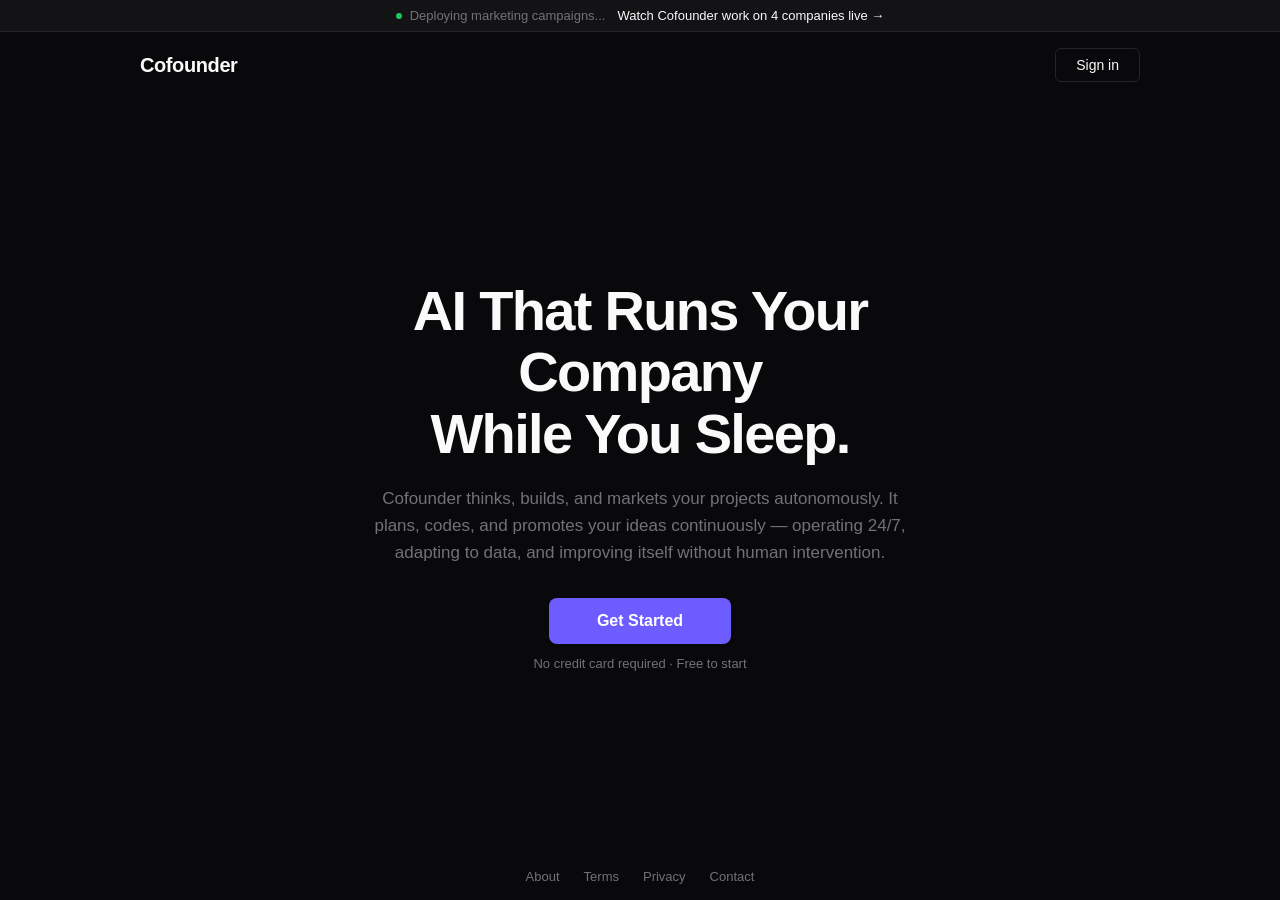
==== commit c65a0a81: "Redesign landing page: dark theme, Google OAuth, single-screen layout - Polsia-inspired dark minimal" ====
--- a/frontend/index.html
+++ b/frontend/index.html
@@ -3,356 +3,77 @@
 <head>
   <meta charset="utf-8" />
   <meta name="viewport" content="width=device-width,initial-scale=1" />
-  <title>Cofounder — Your AI Co-founder That Never Sleeps</title>
-  <meta name="description" content="Cofounder is an autonomous AI platform that plans, builds, and grows your business 24/7. Submit an idea, get a full company with AI agents running market research, growth strategy, and outreach." />
-  <meta name="robots" content="index, follow" />
-  <link rel="canonical" href="https://cofounder.app" />
-
-  <meta property="og:type" content="website" />
-  <meta property="og:title" content="Cofounder — Your AI Co-founder That Never Sleeps" />
-  <meta property="og:description" content="Autonomous AI agents that plan, build, and grow your business while you sleep." />
-  <meta property="og:site_name" content="Cofounder" />
-
-  <meta name="twitter:card" content="summary_large_image" />
-  <meta name="twitter:title" content="Cofounder — AI Co-founder That Never Sleeps" />
-  <meta name="twitter:description" content="Submit an idea. AI agents build and grow your company 24/7." />
-
-  <script type="application/ld+json">
-  {
-    "@context": "https://schema.org",
-    "@type": "SoftwareApplication",
-    "name": "Cofounder",
-    "description": "Autonomous AI platform that builds and runs companies through coordinated AI agents.",
-    "url": "https://cofounder.app",
-    "applicationCategory": "BusinessApplication",
-    "operatingSystem": "Web",
-    "offers": {
-      "@type": "AggregateOffer",
-      "lowPrice": "29",
-      "highPrice": "59",
-      "priceCurrency": "USD",
-      "offerCount": "2"
-    }
-  }
-  </script>
-  <script type="application/ld+json">
-  {
-    "@context": "https://schema.org",
-    "@type": "FAQPage",
-    "mainEntity": [
-      {
-        "@type": "Question",
-        "name": "What is Cofounder?",
-        "acceptedAnswer": {
-          "@type": "Answer",
-          "text": "Cofounder is an autonomous AI platform. You submit a business idea, and AI agents handle market research, growth strategy, content creation, outreach, and daily operations — running 24/7 without human intervention."
-        }
-      },
-      {
-        "@type": "Question",
-        "name": "How does Cofounder work?",
-        "acceptedAnswer": {
-          "@type": "Answer",
-          "text": "You describe your idea. AI agents (CEO, Engineer, Growth, Research) activate within minutes, generating a mission, competitive analysis, growth tasks, and outreach campaigns. Agents run in daily cycles, executing and refining autonomously."
-        }
-      },
-      {
-        "@type": "Question",
-        "name": "What happens after I submit my idea?",
-        "acceptedAnswer": {
-          "@type": "Answer",
-          "text": "Within minutes, your company dashboard is live. AI agents generate your mission statement, research competitors, draft outreach emails, propose growth tasks, and begin executing. You get a private dashboard to monitor everything."
-        }
-      }
-    ]
-  }
-  </script>
-
-  <link rel="preconnect" href="https://fonts.googleapis.com" />
-  <link rel="preconnect" href="https://fonts.gstatic.com" crossorigin />
-  <link href="https://fonts.googleapis.com/css2?family=JetBrains+Mono:ital,wght@0,300;0,400;0,500;0,700;1,400&family=Instrument+Serif:ital@0;1&display=swap" rel="stylesheet" />
-
+  <title>Cofounder — AI That Runs Your Company</title>
   <link rel="stylesheet" href="./styles.css" />
+  <script src="https://accounts.google.com/gsi/client" async defer></script>
 </head>
 <body>
+  <!-- Top banner -->
+  <div class="banner" id="banner">
+    <span class="banner-pulse"></span>
+    Deploying marketing campaigns...
+    <a href="#" class="banner-link">Watch Cofounder work on <span id="company-count">4</span> companies live &rarr;</a>
+  </div>
 
-  <!-- NAV -->
+  <!-- Nav -->
   <nav class="nav">
     <div class="nav-inner">
-      <a href="#" class="nav-logo">Cofounder<span class="blink">_</span></a>
-      <div class="nav-links">
-        <a href="#how">How it works</a>
-        <a href="#pricing">Pricing</a>
-        <a href="#submit" class="nav-cta">Launch your idea</a>
-      </div>
+      <div class="logo">Cofounder</div>
+      <button class="sign-in-btn" id="sign-in-btn">Sign in</button>
     </div>
   </nav>
 
-  <!-- HERO -->
-  <section class="hero">
-    <div class="hero-inner">
-      <p class="hero-tag">Autonomous business development platform</p>
-      <h1 class="hero-h1">Your AI Co-founder<br/>That Never Sleeps</h1>
-      <p class="hero-sub">Submit an idea. AI agents research your market, build your strategy,<br class="hide-mobile"/> draft outreach, and execute growth tasks — running 24/7.</p>
-      <div class="hero-actions">
-        <a href="#submit" class="btn btn-primary">Launch a company</a>
-        <a href="#how" class="btn btn-ghost">See how it works</a>
+  <!-- Hero — the entire page -->
+  <main class="hero">
+    <h1 class="headline">AI That Runs Your Company<br/>While You Sleep.</h1>
+    <p class="sub">Cofounder thinks, builds, and markets your projects autonomously. It plans, codes, and promotes your ideas continuously — operating 24/7, adapting to data, and improving itself without human intervention.</p>
+    <button class="cta" id="cta-btn">Get Started</button>
+    <p class="fine">No credit card required &middot; Free to start</p>
+  </main>
+
+  <!-- Footer -->
+  <footer class="footer">
+    <a href="#">About</a>
+    <a href="#">Terms</a>
+    <a href="#">Privacy</a>
+    <a href="mailto:mhendricks1290@gmail.com">Contact</a>
+  </footer>
+
+  <!-- Auth modal -->
+  <div class="overlay" id="overlay">
+    <div class="modal" id="modal">
+      <button class="modal-close" id="modal-close">&times;</button>
+
+      <!-- Step 1: Auth -->
+      <div class="step" id="step-auth">
+        <h2 class="modal-title">Get Started</h2>
+        <button class="oauth-btn" id="google-btn">
+          <svg width="18" height="18" viewBox="0 0 48 48"><path fill="#EA4335" d="M24 9.5c3.54 0 6.71 1.22 9.21 3.6l6.85-6.85C35.9 2.38 30.47 0 24 0 14.62 0 6.51 5.38 2.56 13.22l7.98 6.19C12.43 13.72 17.74 9.5 24 9.5z"/><path fill="#4285F4" d="M46.98 24.55c0-1.57-.15-3.09-.38-4.55H24v9.02h12.94c-.58 2.96-2.26 5.48-4.78 7.18l7.73 6c4.51-4.18 7.09-10.36 7.09-17.65z"/><path fill="#FBBC05" d="M10.53 28.59a14.5 14.5 0 0 1 0-9.18l-7.98-6.19a24.0 24.0 0 0 0 0 21.56l7.98-6.19z"/><path fill="#34A853" d="M24 48c6.48 0 11.93-2.13 15.89-5.81l-7.73-6c-2.15 1.45-4.92 2.3-8.16 2.3-6.26 0-11.57-4.22-13.47-9.91l-7.98 6.19C6.51 42.62 14.62 48 24 48z"/></svg>
+          Continue with Google
+        </button>
+        <div class="divider"><span>or</span></div>
+        <form id="email-form">
+          <input type="email" id="auth-email" placeholder="you@example.com" required />
+          <button type="submit" class="email-submit">Continue with Email</button>
+        </form>
       </div>
-      <div class="hero-terminal">
-        <div class="term-bar">
-          <span class="term-dot"></span><span class="term-dot"></span><span class="term-dot"></span>
-          <span class="term-title">cofounder — agent cycle #47</span>
-        </div>
-        <div class="term-body" id="hero-term">
-          <div class="term-line"><span class="t-muted">[CEO]</span> Reviewing overnight metrics, adjusting priorities...</div>
-          <div class="term-line"><span class="t-muted">[RESEARCH]</span> 47 competitors analyzed. Key gap: no player serves non-English SMBs.</div>
-          <div class="term-line"><span class="t-muted">[GROWTH]</span> Cold outreach to 50 Shopify Plus merchants queued.</div>
-          <div class="term-line"><span class="t-muted">[MARKETING]</span> 6 tweets scheduled. 3 email sequences drafted.</div>
-          <div class="term-line"><span class="t-muted">[ENGINEERING]</span> Analytics dashboard deployed to production.</div>
-          <div class="term-line t-accent">Cycle #47 complete. Next cycle in 23h 58m.</div>
-        </div>
+
+      <!-- Step 2: Idea input -->
+      <div class="step hidden" id="step-idea">
+        <h2 class="modal-title">What's your idea?</h2>
+        <form id="idea-form">
+          <textarea id="idea" placeholder="Describe your business idea..." required></textarea>
+          <button type="submit" class="cta" style="width:100%">Launch Cofounder</button>
+        </form>
+      </div>
+
+      <!-- Step 3: Running -->
+      <div class="step hidden" id="step-running">
+        <h2 class="modal-title">Building your company...</h2>
+        <pre class="terminal" id="terminal"></pre>
       </div>
     </div>
-  </section>
-
-  <!-- STATS BAR -->
-  <section class="stats-bar">
-    <div class="stats-inner">
-      <div class="stat">
-        <span class="stat-num" data-stat="companies">1,200+</span>
-        <span class="stat-label">Companies launched</span>
-      </div>
-      <div class="stat-sep"></div>
-      <div class="stat">
-        <span class="stat-num" data-stat="tasks">48,000+</span>
-        <span class="stat-label">Tasks completed</span>
-      </div>
-      <div class="stat-sep"></div>
-      <div class="stat">
-        <span class="stat-num" data-stat="emails">22,000+</span>
-        <span class="stat-label">Emails sent</span>
-      </div>
-      <div class="stat-sep"></div>
-      <div class="stat">
-        <span class="stat-num" data-stat="cycles">Running 24/7</span>
-        <span class="stat-label">Agent cycles</span>
-      </div>
-    </div>
-  </section>
-
-  <!-- HOW IT WORKS -->
-  <section class="section" id="how">
-    <div class="section-inner">
-      <p class="section-tag">How it works</p>
-      <h2 class="section-h2">Idea to autonomous company<br/>in under 5 minutes</h2>
-      <div class="steps">
-        <div class="step">
-          <div class="step-num">01</div>
-          <h3>Submit your idea</h3>
-          <p>Describe a business concept in plain English. A sentence or a paragraph — the AI works with whatever you give it.</p>
-        </div>
-        <div class="step-arrow" aria-hidden="true"></div>
-        <div class="step">
-          <div class="step-num">02</div>
-          <h3>Agents research &amp; plan</h3>
-          <p>CEO, Research, Growth, and Engineering agents activate. They generate your mission, analyze competitors, and build a task backlog.</p>
-        </div>
-        <div class="step-arrow" aria-hidden="true"></div>
-        <div class="step">
-          <div class="step-num">03</div>
-          <h3>Autonomous execution</h3>
-          <p>Agents run in daily cycles — drafting emails, scheduling content, proposing partnerships, and refining strategy. You monitor from your dashboard.</p>
-        </div>
-      </div>
-    </div>
-  </section>
-
-  <!-- CAPABILITIES -->
-  <section class="section section-dark" id="capabilities">
-    <div class="section-inner">
-      <p class="section-tag">Capabilities</p>
-      <h2 class="section-h2">Four agents. One mission.<br/>Your company, on autopilot.</h2>
-      <div class="caps-grid">
-
-        <div class="cap-card">
-          <div class="cap-header">
-            <span class="cap-icon">R</span>
-            <h3>Market Research</h3>
-          </div>
-          <p>Deep competitive analysis, market sizing, and positioning strategy — generated in minutes.</p>
-          <div class="cap-term">
-            <div class="cap-line">> Analyzing 47 competitors in AI writing space...</div>
-            <div class="cap-line">> Market size: $4.2B by 2027 (CAGR 23.1%)</div>
-            <div class="cap-line">> Key gap identified: No player serves non-English SMBs</div>
-            <div class="cap-line t-accent">> Positioning: "AI writing for the global middle market"</div>
-          </div>
-        </div>
-
-        <div class="cap-card">
-          <div class="cap-header">
-            <span class="cap-icon">G</span>
-            <h3>Growth Strategy</h3>
-          </div>
-          <p>Autonomous task generation — from cold outreach to A/B tests to partnership plays.</p>
-          <div class="cap-term">
-            <div class="cap-line">> Task: Cold outreach to 50 Shopify Plus merchants</div>
-            <div class="cap-line">> Task: A/B test landing page headline variants</div>
-            <div class="cap-line">> Task: Partner integration with Stripe billing</div>
-            <div class="cap-line t-accent">> Task: Launch Product Hunt campaign (Thu 12:01AM)</div>
-          </div>
-        </div>
-
-        <div class="cap-card">
-          <div class="cap-header">
-            <span class="cap-icon">C</span>
-            <h3>Content &amp; Outreach</h3>
-          </div>
-          <p>Tweets, cold emails, ad copy — all personalized to your brand voice and audience.</p>
-          <div class="cap-term">
-            <div class="cap-line">> Tweet: "Most AI tools automate tasks. We automate judgment."</div>
-            <div class="cap-line">> Cold email composed to j***@stripe.com</div>
-            <div class="cap-line">> Subject: "Your merchants are leaving money on the table"</div>
-            <div class="cap-line t-accent">> 3 ad variants generated for Meta campaign</div>
-          </div>
-        </div>
-
-        <div class="cap-card">
-          <div class="cap-header">
-            <span class="cap-icon">X</span>
-            <h3>Autonomous Execution</h3>
-          </div>
-          <p>CEO, engineering, marketing, and research agents work in cycles — 24/7, no babysitting.</p>
-          <div class="cap-term">
-            <div class="cap-line">> Agent cycle #14 starting...</div>
-            <div class="cap-line">> [CEO] Adjusting priorities from overnight data</div>
-            <div class="cap-line">> [MARKETING] 6 tweets + 3 email sequences queued</div>
-            <div class="cap-line t-accent">> [ENGINEERING] Dashboard improvements deployed</div>
-          </div>
-        </div>
-
-      </div>
-    </div>
-  </section>
-
-  <!-- PRICING -->
-  <section class="section" id="pricing">
-    <div class="section-inner">
-      <p class="section-tag">Pricing</p>
-      <h2 class="section-h2">Start for less than a coffee a day</h2>
-      <div class="pricing-grid">
-
-        <div class="price-card">
-          <div class="price-tier">Starter</div>
-          <div class="price-amount"><span class="price-dollar">$</span>29<span class="price-period">/mo</span></div>
-          <ul class="price-features">
-            <li>1 company</li>
-            <li>All 4 agent types</li>
-            <li>Daily agent cycles</li>
-            <li>Market research reports</li>
-            <li>Email &amp; content drafts</li>
-            <li>Company dashboard</li>
-          </ul>
-          <a href="#submit" class="btn btn-primary btn-full">Get started</a>
-        </div>
-
-        <div class="price-card price-card-pro">
-          <div class="price-badge">Most popular</div>
-          <div class="price-tier">Pro</div>
-          <div class="price-amount"><span class="price-dollar">$</span>59<span class="price-period">/mo</span></div>
-          <ul class="price-features">
-            <li>3 companies</li>
-            <li>All 4 agent types</li>
-            <li>Priority agent cycles</li>
-            <li>Advanced market intelligence</li>
-            <li>Automated outreach sending</li>
-            <li>Custom agent instructions</li>
-            <li>Priority support</li>
-          </ul>
-          <a href="#submit" class="btn btn-primary btn-full">Get started</a>
-        </div>
-
-      </div>
-    </div>
-  </section>
-
-  <!-- SUBMIT -->
-  <section class="section section-dark" id="submit">
-    <div class="section-inner">
-      <p class="section-tag">Launch</p>
-      <h2 class="section-h2">Describe your idea.<br/>We'll build the company.</h2>
-      <div class="form-wrap">
-        <form id="idea-form" class="idea-form">
-          <div class="form-row">
-            <div class="form-group">
-              <label for="name">Your name</label>
-              <input id="name" name="name" type="text" placeholder="Jane Doe" required />
-            </div>
-            <div class="form-group">
-              <label for="email">Email</label>
-              <input id="email" name="email" type="email" placeholder="jane@example.com" required />
-            </div>
-          </div>
-          <div class="form-group">
-            <label for="idea">Your business idea</label>
-            <textarea id="idea" name="idea" placeholder="Describe your business idea. What problem does it solve? Who is the customer? Be as brief or detailed as you like." required></textarea>
-          </div>
-          <button type="submit" class="btn btn-primary btn-full btn-lg">Launch my AI company</button>
-          <p class="form-note">Your idea is processed by AI agents within minutes. If our backend is offline, you'll be redirected to email.</p>
-        </form>
-        <div id="form-response" class="form-response" style="display:none;"></div>
-      </div>
-    </div>
-  </section>
-
-  <!-- FAQ -->
-  <section class="section" id="faq">
-    <div class="section-inner">
-      <p class="section-tag">FAQ</p>
-      <h2 class="section-h2">Common questions</h2>
-      <div class="faq-list">
-
-        <details class="faq-item">
-          <summary>What is Cofounder?</summary>
-          <p>Cofounder is an autonomous AI platform. You submit a business idea, and coordinated AI agents handle everything from market research to growth strategy to daily operations — running 24/7 without you needing to manage them.</p>
-        </details>
-
-        <details class="faq-item">
-          <summary>How does it actually work?</summary>
-          <p>When you submit an idea, four specialized agents activate: a CEO agent (strategy and priorities), a Research agent (competitive analysis and market sizing), a Growth agent (tasks, outreach, partnerships), and a Marketing agent (content, emails, social). They run in daily cycles, each building on the last.</p>
-        </details>
-
-        <details class="faq-item">
-          <summary>What happens after I submit my idea?</summary>
-          <p>Within minutes your company dashboard is live. You'll see your generated mission statement, competitive analysis, initial growth tasks, and draft outreach — all created autonomously. Agents continue running daily cycles from there.</p>
-        </details>
-
-        <details class="faq-item">
-          <summary>Can I guide the agents?</summary>
-          <p>Yes. Pro plan users can set custom agent instructions. All users can view agent output and adjust priorities through the dashboard. The agents are autonomous but not unsupervised.</p>
-        </details>
-
-        <details class="faq-item">
-          <summary>What kind of ideas work best?</summary>
-          <p>Anything with a clear customer and problem. SaaS products, local services, e-commerce, content businesses, marketplaces — the agents adapt to the domain. The more context you give, the sharper the output.</p>
-        </details>
-
-      </div>
-    </div>
-  </section>
-
-  <!-- FOOTER -->
-  <footer class="footer">
-    <div class="footer-inner">
-      <div class="footer-brand">Cofounder<span class="blink">_</span></div>
-      <div class="footer-links">
-        <a href="#how">How it works</a>
-        <a href="#pricing">Pricing</a>
-        <a href="#faq">FAQ</a>
-        <a href="mailto:mhendricks1290@gmail.com">Contact</a>
-      </div>
-      <div class="footer-copy">Built with autonomous agents. Shipped by humans.</div>
-    </div>
-  </footer>
+  </div>
 
   <script src="./config.js"></script>
   <script src="./app.js"></script>
--- a/frontend/styles.css
+++ b/frontend/styles.css
@@ -1,681 +1,284 @@
-/* =============================================
-   COFOUNDER — Landing Page
-   Aesthetic: Utilitarian brutalist. Monospace-first.
-   Palette: near-black, white, hot orange.
-   ============================================= */
-
 :root {
-  --bg: #fafaf8;
-  --bg-dark: #0a0a0a;
-  --panel: #ffffff;
-  --panel-dark: #111111;
-  --ink: #0a0a0a;
-  --ink-inv: #f0f0ee;
-  --muted: #6b6b6b;
-  --muted-inv: #888888;
-  --line: #d4d4d4;
-  --line-dark: #222222;
-  --accent: #ff5200;
-  --accent-hover: #e64a00;
-  --mono: 'JetBrains Mono', ui-monospace, SFMono-Regular, 'SF Mono', Menlo, Consolas, monospace;
-  --serif: 'Instrument Serif', Georgia, 'Times New Roman', serif;
-}
-
-*, *::before, *::after { box-sizing: border-box; margin: 0; padding: 0; }
-
-html { scroll-behavior: smooth; }
+  --bg: #09090b;
+  --surface: #131316;
+  --border: #23232a;
+  --text: #fafafa;
+  --muted: #71717a;
+  --accent: #6d5cff;
+  --accent-hover: #7d6eff;
+  --green: #22c55e;
+}
+
+* { box-sizing: border-box; margin: 0; padding: 0; }
 
 body {
-  font-family: var(--mono);
-  font-size: 14px;
-  line-height: 1.65;
-  color: var(--ink);
-  background: var(--bg);
-  -webkit-font-smoothing: antialiased;
-  -moz-osx-font-smoothing: grayscale;
-}
-
-a { color: inherit; text-decoration: none; }
-ul { list-style: none; }
-
-/* ---- UTILITIES ---- */
-.hide-mobile { display: inline; }
-@media (max-width: 768px) { .hide-mobile { display: none; } }
-
-.t-muted { color: var(--muted); }
-.t-accent { color: var(--accent); }
-
-.blink {
-  animation: cursor-blink 1s step-end infinite;
-}
-@keyframes cursor-blink {
+  font-family: -apple-system, BlinkMacSystemFont, 'Segoe UI', Roboto, sans-serif;
+  background: var(--bg);
+  color: var(--text);
+  height: 100vh;
+  display: flex;
+  flex-direction: column;
+  overflow: hidden;
+}
+
+/* ---- Banner ---- */
+.banner {
+  background: var(--surface);
+  border-bottom: 1px solid var(--border);
+  text-align: center;
+  padding: 8px 16px;
+  font-size: 13px;
+  color: var(--muted);
+  display: flex;
+  align-items: center;
+  justify-content: center;
+  gap: 8px;
+}
+.banner-pulse {
+  width: 6px;
+  height: 6px;
+  background: var(--green);
+  border-radius: 50%;
+  display: inline-block;
+  animation: pulse 2s ease-in-out infinite;
+}
+.banner-link {
+  color: var(--text);
+  text-decoration: none;
+  margin-left: 4px;
+}
+.banner-link:hover { text-decoration: underline; }
+
+@keyframes pulse {
   0%, 100% { opacity: 1; }
-  50% { opacity: 0; }
-}
-
-/* ---- BUTTONS ---- */
-.btn {
-  display: inline-block;
-  font-family: var(--mono);
-  font-size: 13px;
-  font-weight: 500;
-  padding: 12px 28px;
-  border: 2px solid var(--ink);
-  background: transparent;
-  color: var(--ink);
-  cursor: pointer;
-  transition: all 0.15s ease;
-  text-align: center;
-  letter-spacing: 0.02em;
-}
-.btn:hover {
-  background: var(--ink);
-  color: var(--bg);
-}
-.btn-primary {
-  background: var(--ink);
-  color: var(--bg);
-  border-color: var(--ink);
-}
-.btn-primary:hover {
-  background: var(--accent);
-  border-color: var(--accent);
-  color: #fff;
-}
-.btn-ghost {
-  background: transparent;
-  border-color: var(--line);
-  color: var(--muted);
-}
-.btn-ghost:hover {
-  border-color: var(--ink);
-  color: var(--ink);
-  background: transparent;
-}
-.btn-full { width: 100%; }
-.btn-lg { padding: 16px 28px; font-size: 14px; }
-
-/* ---- NAV ---- */
+  50% { opacity: 0.3; }
+}
+
+/* ---- Nav ---- */
 .nav {
-  position: fixed;
-  top: 0; left: 0; right: 0;
-  z-index: 100;
-  background: rgba(250, 250, 248, 0.92);
-  backdrop-filter: blur(12px);
-  -webkit-backdrop-filter: blur(12px);
-  border-bottom: 1px solid var(--line);
+  padding: 16px 24px;
 }
 .nav-inner {
-  max-width: 1100px;
+  max-width: 1000px;
   margin: 0 auto;
-  padding: 0 24px;
-  height: 56px;
-  display: flex;
-  align-items: center;
+  display: flex;
   justify-content: space-between;
-}
-.nav-logo {
-  font-size: 16px;
+  align-items: center;
+}
+.logo {
+  font-size: 20px;
   font-weight: 700;
   letter-spacing: -0.02em;
 }
-.nav-links {
-  display: flex;
-  align-items: center;
-  gap: 28px;
-  font-size: 12px;
-}
-.nav-links a {
-  color: var(--muted);
-  transition: color 0.15s;
-}
-.nav-links a:hover { color: var(--ink); }
-.nav-cta {
-  padding: 7px 16px;
-  border: 1px solid var(--ink);
-  color: var(--ink) !important;
-  font-weight: 500;
-}
-.nav-cta:hover {
-  background: var(--ink);
-  color: var(--bg) !important;
-}
-
-/* ---- HERO ---- */
+.sign-in-btn {
+  background: transparent;
+  border: 1px solid var(--border);
+  color: var(--text);
+  padding: 8px 20px;
+  border-radius: 6px;
+  font-size: 14px;
+  cursor: pointer;
+}
+.sign-in-btn:hover { border-color: var(--muted); }
+
+/* ---- Hero ---- */
 .hero {
-  padding: 140px 24px 60px;
-  text-align: center;
-}
-.hero-inner {
-  max-width: 800px;
-  margin: 0 auto;
-}
-.hero-tag {
-  font-size: 11px;
-  text-transform: uppercase;
-  letter-spacing: 0.12em;
-  color: var(--accent);
-  margin-bottom: 20px;
-  font-weight: 500;
-}
-.hero-h1 {
-  font-family: var(--serif);
-  font-size: clamp(40px, 7vw, 72px);
-  font-weight: 400;
-  line-height: 1.08;
-  letter-spacing: -0.025em;
-  margin-bottom: 24px;
-  color: var(--ink);
-}
-.hero-sub {
-  font-size: 14px;
-  color: var(--muted);
-  max-width: 540px;
-  margin: 0 auto 36px;
-  line-height: 1.7;
-}
-.hero-actions {
-  display: flex;
-  gap: 12px;
-  justify-content: center;
-  margin-bottom: 56px;
-}
-
-/* HERO TERMINAL */
-.hero-terminal {
-  max-width: 620px;
-  margin: 0 auto;
-  border: 1px solid var(--line);
-  background: var(--bg-dark);
-  text-align: left;
-}
-.term-bar {
-  display: flex;
-  align-items: center;
-  gap: 6px;
-  padding: 10px 14px;
-  border-bottom: 1px solid var(--line-dark);
-  background: #0f0f0f;
-}
-.term-dot {
-  width: 8px; height: 8px;
-  border-radius: 50%;
-  background: #333;
-}
-.term-dot:first-child { background: #ff5f57; }
-.term-dot:nth-child(2) { background: #ffbd2e; }
-.term-dot:nth-child(3) { background: #28c840; }
-.term-title {
-  margin-left: 8px;
-  font-size: 11px;
-  color: #555;
-}
-.term-body {
-  padding: 16px;
-  font-size: 12px;
-  line-height: 1.8;
-  color: var(--ink-inv);
-}
-.term-line {
-  opacity: 0;
-  animation: term-fade-in 0.4s ease forwards;
-}
-.term-line:nth-child(1) { animation-delay: 0.3s; }
-.term-line:nth-child(2) { animation-delay: 0.9s; }
-.term-line:nth-child(3) { animation-delay: 1.5s; }
-.term-line:nth-child(4) { animation-delay: 2.1s; }
-.term-line:nth-child(5) { animation-delay: 2.7s; }
-.term-line:nth-child(6) { animation-delay: 3.3s; }
-.term-body .t-muted { color: var(--muted-inv); }
-.term-body .t-accent { color: var(--accent); }
-
-@keyframes term-fade-in {
-  from { opacity: 0; transform: translateY(4px); }
-  to { opacity: 1; transform: translateY(0); }
-}
-
-/* ---- STATS BAR ---- */
-.stats-bar {
-  border-top: 1px solid var(--line);
-  border-bottom: 1px solid var(--line);
+  flex: 1;
+  display: flex;
+  flex-direction: column;
+  align-items: center;
+  justify-content: center;
+  text-align: center;
   padding: 0 24px;
-  background: var(--panel);
-}
-.stats-inner {
-  max-width: 1100px;
-  margin: 0 auto;
-  display: flex;
-  align-items: center;
-  justify-content: center;
-  gap: 0;
-}
-.stat {
-  flex: 1;
-  text-align: center;
-  padding: 28px 16px;
-}
-.stat-num {
-  display: block;
-  font-size: 22px;
+}
+.headline {
+  font-size: clamp(32px, 5vw, 56px);
   font-weight: 700;
-  letter-spacing: -0.02em;
-  margin-bottom: 4px;
-}
-.stat-label {
-  font-size: 11px;
-  text-transform: uppercase;
-  letter-spacing: 0.08em;
-  color: var(--muted);
-}
-.stat-sep {
-  width: 1px;
-  height: 40px;
-  background: var(--line);
-  flex-shrink: 0;
-}
-
-/* ---- SECTIONS ---- */
-.section {
-  padding: 80px 24px;
-}
-.section-dark {
-  background: var(--bg-dark);
-  color: var(--ink-inv);
-}
-.section-dark .section-tag { color: var(--accent); }
-.section-dark .t-muted,
-.section-dark p { color: var(--muted-inv); }
-.section-inner {
-  max-width: 1100px;
-  margin: 0 auto;
-}
-.section-tag {
-  font-size: 11px;
-  text-transform: uppercase;
-  letter-spacing: 0.12em;
-  color: var(--accent);
-  margin-bottom: 12px;
-  font-weight: 500;
-}
-.section-h2 {
-  font-family: var(--serif);
-  font-size: clamp(28px, 4.5vw, 44px);
-  font-weight: 400;
-  line-height: 1.15;
-  letter-spacing: -0.02em;
-  margin-bottom: 48px;
-}
-
-/* ---- STEPS ---- */
-.steps {
-  display: flex;
-  align-items: flex-start;
-  gap: 0;
-}
-.step {
-  flex: 1;
-  padding: 24px;
-  border: 1px solid var(--line);
-  background: var(--panel);
-}
-.step-num {
-  font-size: 32px;
-  font-weight: 300;
-  color: var(--accent);
-  margin-bottom: 12px;
-  letter-spacing: -0.04em;
-}
-.step h3 {
-  font-size: 14px;
-  font-weight: 700;
-  margin-bottom: 8px;
-  text-transform: uppercase;
-  letter-spacing: 0.04em;
-}
-.step p {
-  font-size: 13px;
-  color: var(--muted);
-  line-height: 1.65;
-}
-.step-arrow {
-  width: 40px;
-  flex-shrink: 0;
-  display: flex;
-  align-items: center;
-  justify-content: center;
-  align-self: center;
-  position: relative;
-}
-.step-arrow::after {
-  content: '\2192';
-  font-size: 20px;
-  color: var(--line);
-}
-
-/* ---- CAPABILITIES ---- */
-.caps-grid {
-  display: grid;
-  grid-template-columns: 1fr 1fr;
-  gap: 2px;
-}
-.cap-card {
-  padding: 28px;
-  border: 1px solid var(--line-dark);
-  background: var(--panel-dark);
-}
-.cap-header {
-  display: flex;
-  align-items: center;
-  gap: 12px;
-  margin-bottom: 10px;
-}
-.cap-icon {
-  width: 28px;
-  height: 28px;
-  display: flex;
-  align-items: center;
-  justify-content: center;
-  border: 1px solid var(--accent);
-  color: var(--accent);
-  font-size: 12px;
-  font-weight: 700;
-  flex-shrink: 0;
-}
-.cap-card h3 {
-  font-size: 13px;
-  font-weight: 700;
-  text-transform: uppercase;
-  letter-spacing: 0.04em;
-}
-.cap-card > p {
-  font-size: 13px;
-  color: var(--muted-inv);
-  margin-bottom: 16px;
-}
-.cap-term {
-  padding: 12px;
-  background: rgba(0,0,0,0.4);
-  border: 1px solid var(--line-dark);
-  font-size: 11px;
-  line-height: 1.8;
-}
-.cap-line { color: var(--muted-inv); }
-.cap-term .t-accent { color: var(--accent); }
-
-/* ---- PRICING ---- */
-.pricing-grid {
-  display: grid;
-  grid-template-columns: 1fr 1fr;
-  gap: 2px;
+  letter-spacing: -0.03em;
+  line-height: 1.1;
   max-width: 700px;
 }
-.price-card {
-  padding: 32px 28px;
-  border: 1px solid var(--line);
-  background: var(--panel);
-  position: relative;
-}
-.price-card-pro {
-  border-color: var(--accent);
-}
-.price-badge {
-  position: absolute;
-  top: -1px; right: -1px;
+.sub {
+  margin-top: 20px;
+  font-size: clamp(15px, 2vw, 17px);
+  color: var(--muted);
+  max-width: 560px;
+  line-height: 1.6;
+}
+.cta {
+  margin-top: 32px;
   background: var(--accent);
   color: #fff;
-  font-size: 10px;
-  font-weight: 700;
-  text-transform: uppercase;
-  letter-spacing: 0.08em;
-  padding: 5px 12px;
-}
-.price-tier {
-  font-size: 11px;
-  text-transform: uppercase;
-  letter-spacing: 0.1em;
-  color: var(--muted);
-  margin-bottom: 8px;
-  font-weight: 500;
-}
-.price-amount {
-  font-size: 48px;
-  font-weight: 700;
-  letter-spacing: -0.04em;
+  border: none;
+  padding: 14px 48px;
+  border-radius: 8px;
+  font-size: 16px;
+  font-weight: 600;
+  cursor: pointer;
+  transition: background 0.15s;
+}
+.cta:hover { background: var(--accent-hover); }
+.fine {
+  margin-top: 12px;
+  font-size: 13px;
+  color: var(--muted);
+}
+
+/* ---- Footer ---- */
+.footer {
+  padding: 16px 24px;
+  text-align: center;
+  display: flex;
+  justify-content: center;
+  gap: 24px;
+  font-size: 13px;
+}
+.footer a {
+  color: var(--muted);
+  text-decoration: none;
+}
+.footer a:hover { color: var(--text); }
+
+/* ---- Overlay / Modal ---- */
+.overlay {
+  position: fixed;
+  inset: 0;
+  background: rgba(0,0,0,0.7);
+  backdrop-filter: blur(4px);
+  display: flex;
+  align-items: center;
+  justify-content: center;
+  z-index: 100;
+  opacity: 0;
+  pointer-events: none;
+  transition: opacity 0.2s;
+}
+.overlay.open {
+  opacity: 1;
+  pointer-events: auto;
+}
+.modal {
+  background: var(--surface);
+  border: 1px solid var(--border);
+  border-radius: 12px;
+  padding: 32px;
+  width: 100%;
+  max-width: 400px;
+  position: relative;
+}
+.modal-close {
+  position: absolute;
+  top: 12px;
+  right: 16px;
+  background: none;
+  border: none;
+  color: var(--muted);
+  font-size: 24px;
+  cursor: pointer;
+}
+.modal-close:hover { color: var(--text); }
+.modal-title {
+  font-size: 20px;
+  font-weight: 600;
   margin-bottom: 24px;
-  line-height: 1;
-}
-.price-dollar {
-  font-size: 24px;
-  font-weight: 400;
-  vertical-align: top;
-  position: relative;
-  top: 8px;
-  color: var(--muted);
-}
-.price-period {
-  font-size: 14px;
-  font-weight: 400;
-  color: var(--muted);
-}
-.price-features {
-  margin-bottom: 28px;
-}
-.price-features li {
-  font-size: 13px;
-  padding: 6px 0;
-  border-bottom: 1px solid var(--line);
-  color: var(--muted);
-}
-.price-features li::before {
-  content: '\2713  ';
-  color: var(--accent);
-  font-weight: 700;
-}
-
-/* ---- FORM ---- */
-.form-wrap {
-  max-width: 600px;
-}
-.idea-form {
-  display: flex;
-  flex-direction: column;
-  gap: 16px;
-}
-.form-row {
-  display: grid;
-  grid-template-columns: 1fr 1fr;
-  gap: 16px;
-}
-.form-group {
-  display: flex;
-  flex-direction: column;
-  gap: 6px;
-}
-.form-group label {
-  font-size: 11px;
-  text-transform: uppercase;
-  letter-spacing: 0.08em;
-  color: var(--muted-inv);
-  font-weight: 500;
-}
-.idea-form input,
-.idea-form textarea {
-  font-family: var(--mono);
-  font-size: 14px;
-  padding: 12px 14px;
-  border: 1px solid var(--line-dark);
-  background: rgba(255,255,255,0.05);
-  color: var(--ink-inv);
-  outline: none;
-  transition: border-color 0.15s;
-}
-.idea-form input::placeholder,
-.idea-form textarea::placeholder {
-  color: #444;
-}
-.idea-form input:focus,
-.idea-form textarea:focus {
-  border-color: var(--accent);
-}
-.idea-form textarea {
+  text-align: center;
+}
+
+.step.hidden { display: none; }
+
+/* Auth buttons */
+.oauth-btn {
+  width: 100%;
+  display: flex;
+  align-items: center;
+  justify-content: center;
+  gap: 10px;
+  padding: 12px;
+  border: 1px solid var(--border);
+  border-radius: 8px;
+  background: var(--bg);
+  color: var(--text);
+  font-size: 14px;
+  cursor: pointer;
+}
+.oauth-btn:hover { border-color: var(--muted); }
+
+.divider {
+  display: flex;
+  align-items: center;
+  margin: 20px 0;
+  color: var(--muted);
+  font-size: 13px;
+}
+.divider::before,
+.divider::after {
+  content: '';
+  flex: 1;
+  height: 1px;
+  background: var(--border);
+}
+.divider span { padding: 0 12px; }
+
+#email-form input {
+  width: 100%;
+  padding: 12px;
+  border: 1px solid var(--border);
+  border-radius: 8px;
+  background: var(--bg);
+  color: var(--text);
+  font-size: 14px;
+  margin-bottom: 12px;
+}
+#email-form input::placeholder { color: var(--muted); }
+#email-form input:focus { outline: none; border-color: var(--accent); }
+
+.email-submit {
+  width: 100%;
+  padding: 12px;
+  border: none;
+  border-radius: 8px;
+  background: var(--text);
+  color: var(--bg);
+  font-size: 14px;
+  font-weight: 600;
+  cursor: pointer;
+}
+.email-submit:hover { opacity: 0.9; }
+
+/* Idea step */
+#idea-form textarea {
+  width: 100%;
   min-height: 120px;
+  padding: 12px;
+  border: 1px solid var(--border);
+  border-radius: 8px;
+  background: var(--bg);
+  color: var(--text);
+  font-size: 14px;
   resize: vertical;
-}
-.section-dark .btn-primary {
-  background: var(--accent);
-  border-color: var(--accent);
-  color: #fff;
-}
-.section-dark .btn-primary:hover {
-  background: var(--accent-hover);
-  border-color: var(--accent-hover);
-}
-.form-note {
-  font-size: 11px;
-  color: #555;
-  text-align: center;
-}
-.form-response {
-  margin-top: 16px;
+  margin-bottom: 16px;
+  font-family: inherit;
+}
+#idea-form textarea::placeholder { color: var(--muted); }
+#idea-form textarea:focus { outline: none; border-color: var(--accent); }
+
+/* Terminal */
+.terminal {
+  background: var(--bg);
+  border: 1px solid var(--border);
+  border-radius: 8px;
   padding: 16px;
-  border: 1px solid var(--line-dark);
-  font-size: 12px;
-  color: var(--ink-inv);
+  font-family: ui-monospace, SFMono-Regular, Menlo, monospace;
+  font-size: 13px;
+  color: var(--green);
+  min-height: 180px;
+  max-height: 300px;
+  overflow-y: auto;
   white-space: pre-wrap;
-  max-height: 300px;
-  overflow: auto;
-}
-.form-response.success {
-  border-color: #28c840;
-  color: #28c840;
-}
-.form-response.error {
-  border-color: var(--accent);
-}
-
-/* ---- FAQ ---- */
-.faq-list {
-  max-width: 700px;
-}
-.faq-item {
-  border-bottom: 1px solid var(--line);
-}
-.faq-item summary {
-  padding: 18px 0;
-  font-size: 14px;
-  font-weight: 500;
-  cursor: pointer;
-  list-style: none;
-  display: flex;
-  align-items: center;
-  justify-content: space-between;
-}
-.faq-item summary::-webkit-details-marker { display: none; }
-.faq-item summary::after {
-  content: '+';
-  font-size: 18px;
-  color: var(--muted);
-  font-weight: 300;
-  transition: transform 0.2s;
-}
-.faq-item[open] summary::after {
-  content: '\2212';
-}
-.faq-item p {
-  padding: 0 0 18px;
-  font-size: 13px;
-  color: var(--muted);
-  line-height: 1.7;
-}
-
-/* ---- FOOTER ---- */
-.footer {
-  border-top: 1px solid var(--line);
-  padding: 40px 24px;
-}
-.footer-inner {
-  max-width: 1100px;
-  margin: 0 auto;
-  display: flex;
-  align-items: center;
-  justify-content: space-between;
-  gap: 24px;
-}
-.footer-brand {
-  font-size: 14px;
-  font-weight: 700;
-}
-.footer-links {
-  display: flex;
-  gap: 24px;
-  font-size: 12px;
-  color: var(--muted);
-}
-.footer-links a:hover { color: var(--ink); }
-.footer-copy {
-  font-size: 11px;
-  color: var(--muted);
-}
-
-/* =============== RESPONSIVE =============== */
-@media (max-width: 768px) {
-  .hero { padding: 110px 20px 40px; }
-  .hero-actions { flex-direction: column; align-items: stretch; }
-  .hero-terminal { margin: 0 -8px; }
-
-  .stats-inner { flex-wrap: wrap; }
-  .stat { flex: 1 1 45%; }
-  .stat-sep { display: none; }
-
-  .steps { flex-direction: column; }
-  .step-arrow { transform: rotate(90deg); width: auto; padding: 8px 0; }
-
-  .caps-grid { grid-template-columns: 1fr; }
-  .pricing-grid { grid-template-columns: 1fr; }
-
-  .form-row { grid-template-columns: 1fr; }
-
-  .nav-links a:not(.nav-cta) { display: none; }
-
-  .footer-inner { flex-direction: column; text-align: center; }
-  .footer-links { flex-wrap: wrap; justify-content: center; }
-}
-
-/* ---- ENTRANCE ANIMATIONS ---- */
-.hero-tag,
-.hero-h1,
-.hero-sub,
-.hero-actions {
-  opacity: 0;
-  animation: rise-in 0.6s ease forwards;
-}
-.hero-tag { animation-delay: 0.1s; }
-.hero-h1 { animation-delay: 0.2s; }
-.hero-sub { animation-delay: 0.35s; }
-.hero-actions { animation-delay: 0.5s; }
-.hero-terminal {
-  opacity: 0;
-  animation: rise-in 0.6s ease 0.6s forwards;
-}
-
-@keyframes rise-in {
-  from { opacity: 0; transform: translateY(16px); }
-  to { opacity: 1; transform: translateY(0); }
-}
-
-/* scroll-triggered fade */
-.step,
-.cap-card,
-.price-card,
-.faq-item {
-  opacity: 0;
-  transform: translateY(12px);
-  transition: opacity 0.5s ease, transform 0.5s ease;
-}
-.step.visible,
-.cap-card.visible,
-.price-card.visible,
-.faq-item.visible {
-  opacity: 1;
-  transform: translateY(0);
-}
+  line-height: 1.6;
+}
+
+@media (max-width: 600px) {
+  .modal { margin: 16px; padding: 24px; }
+  .banner { font-size: 12px; }
+}
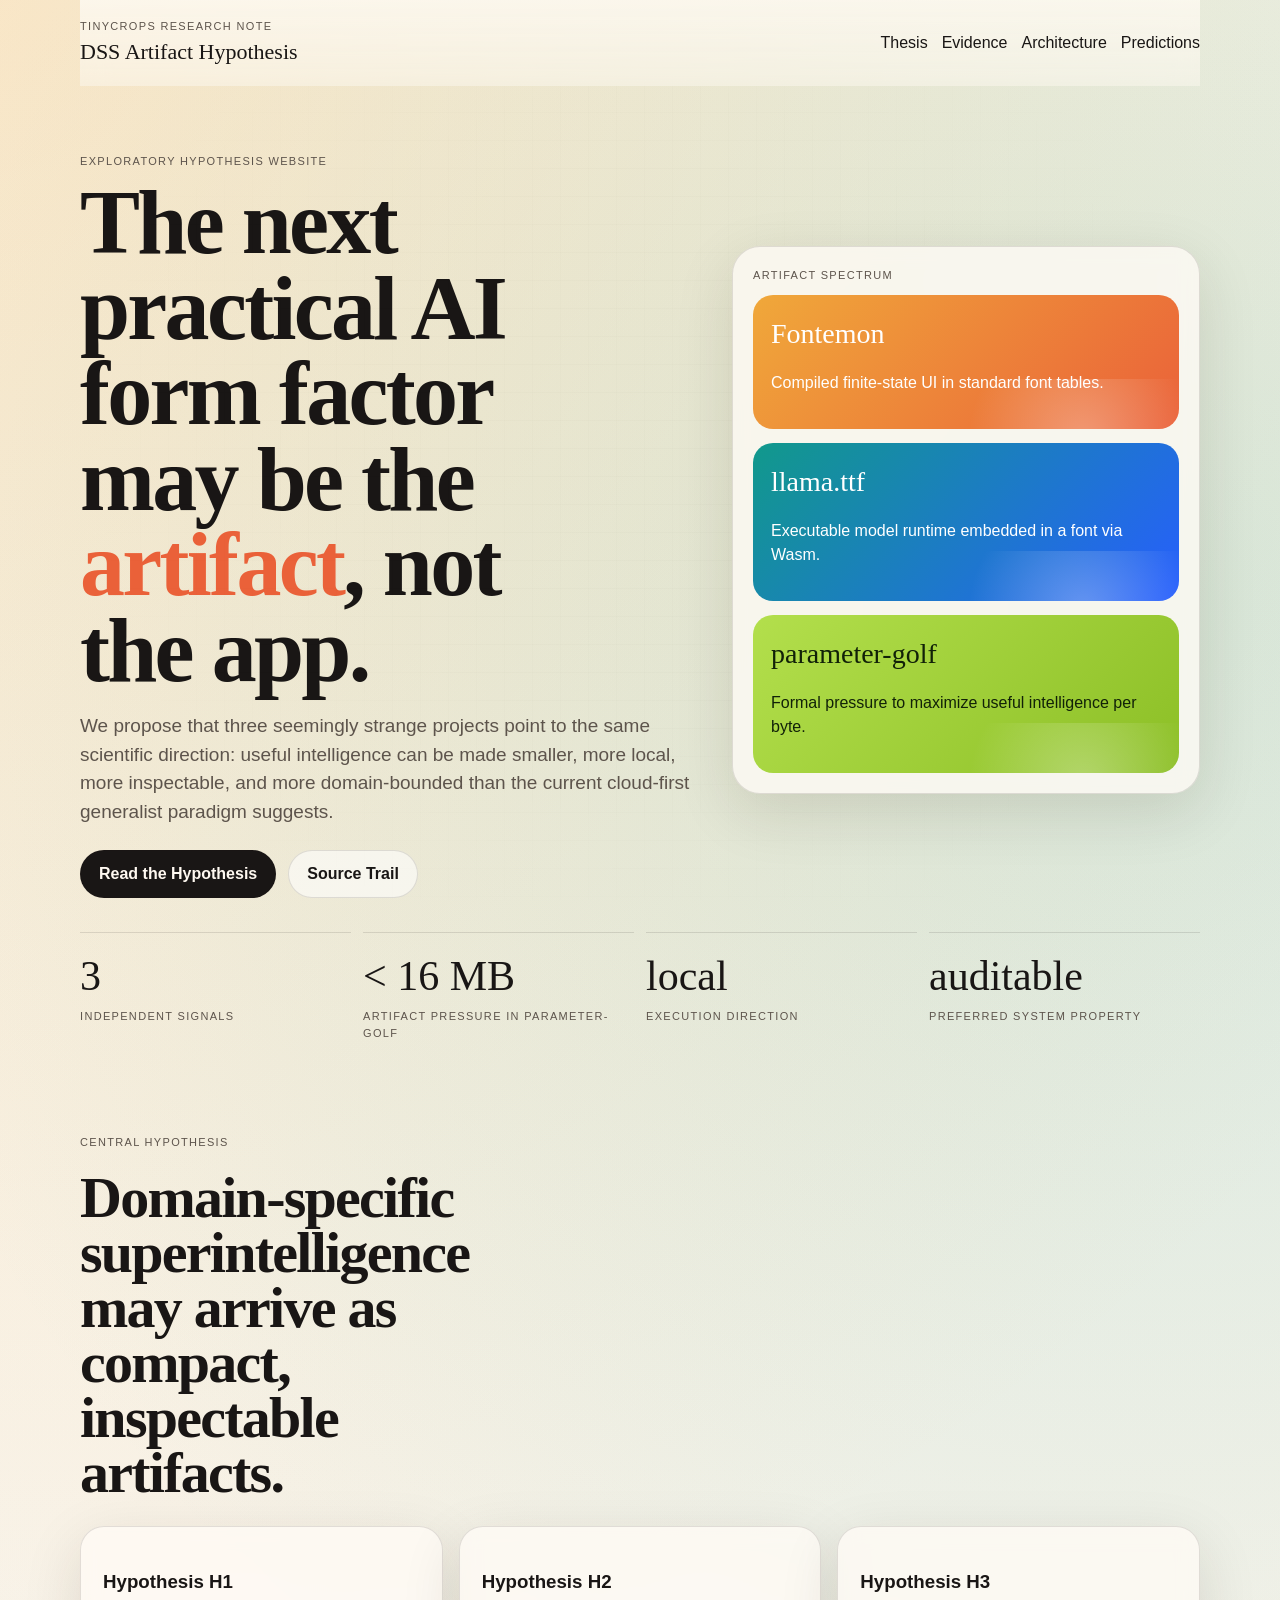
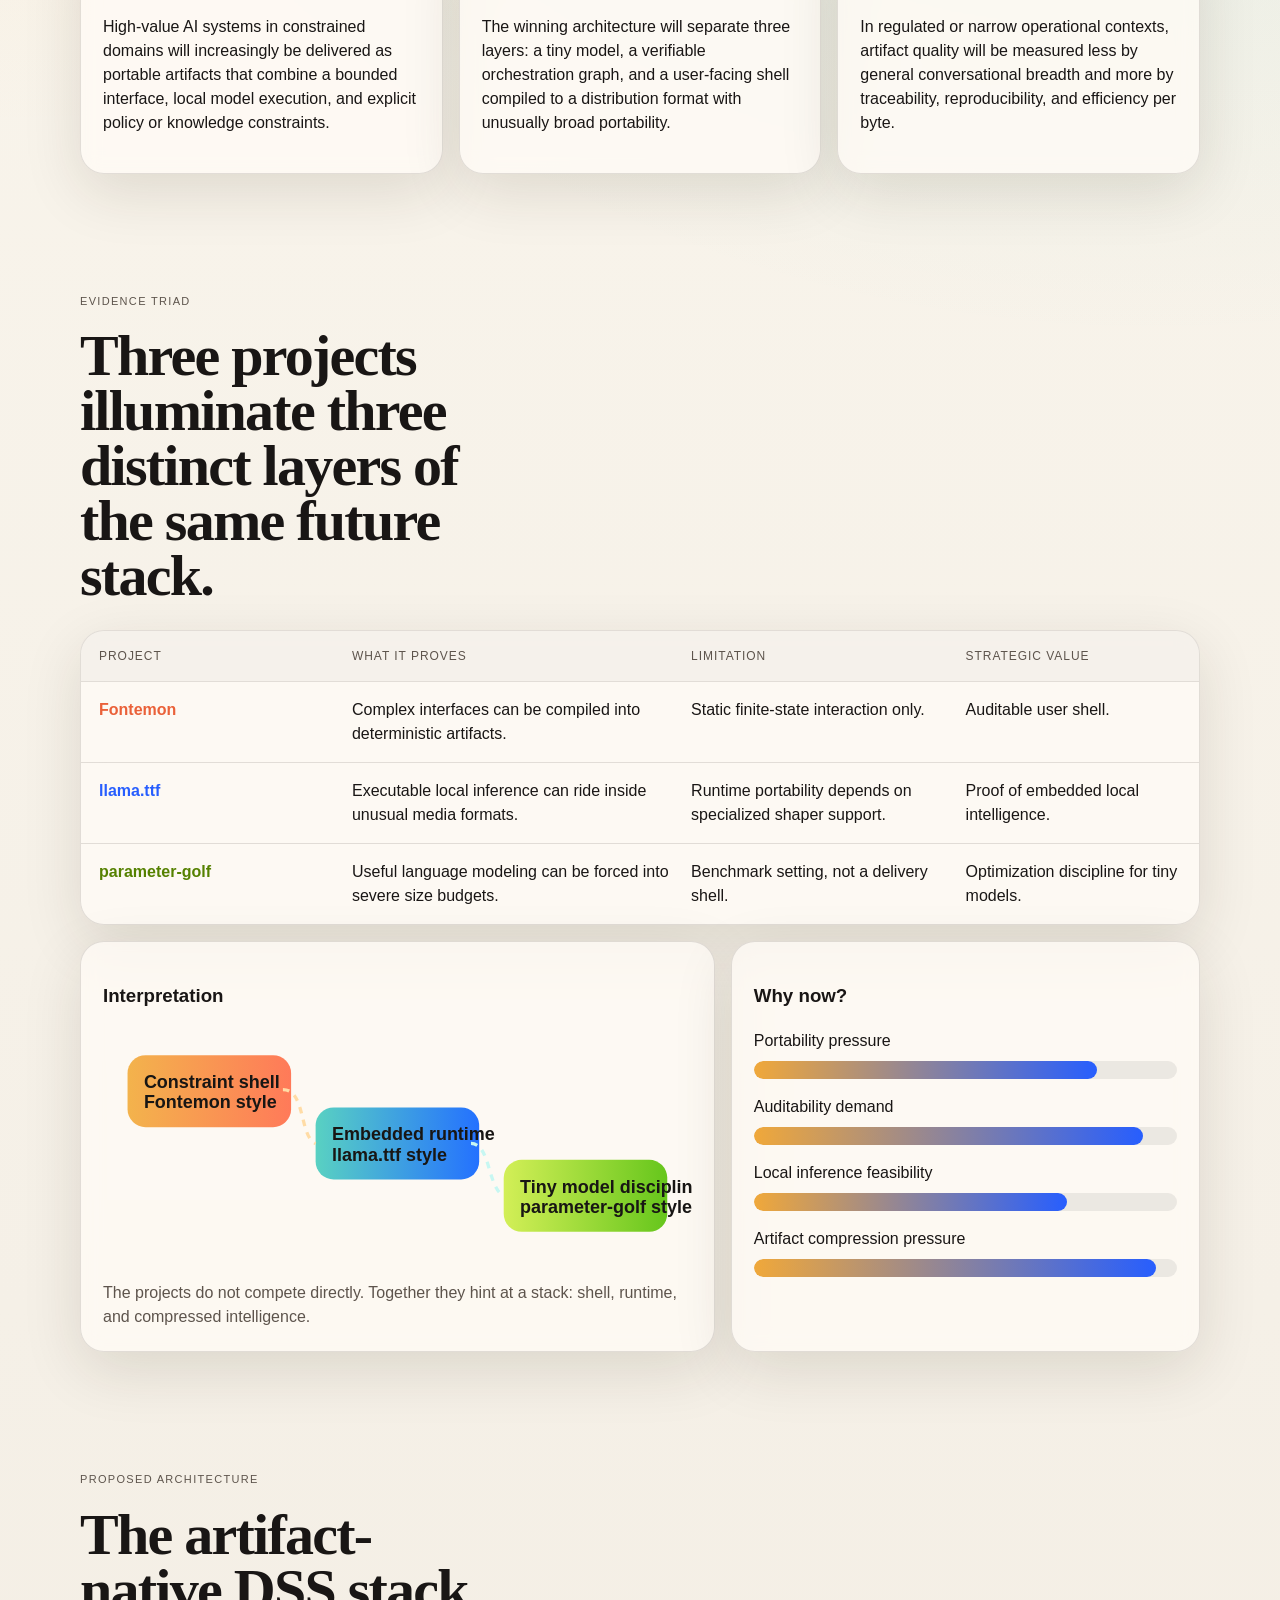
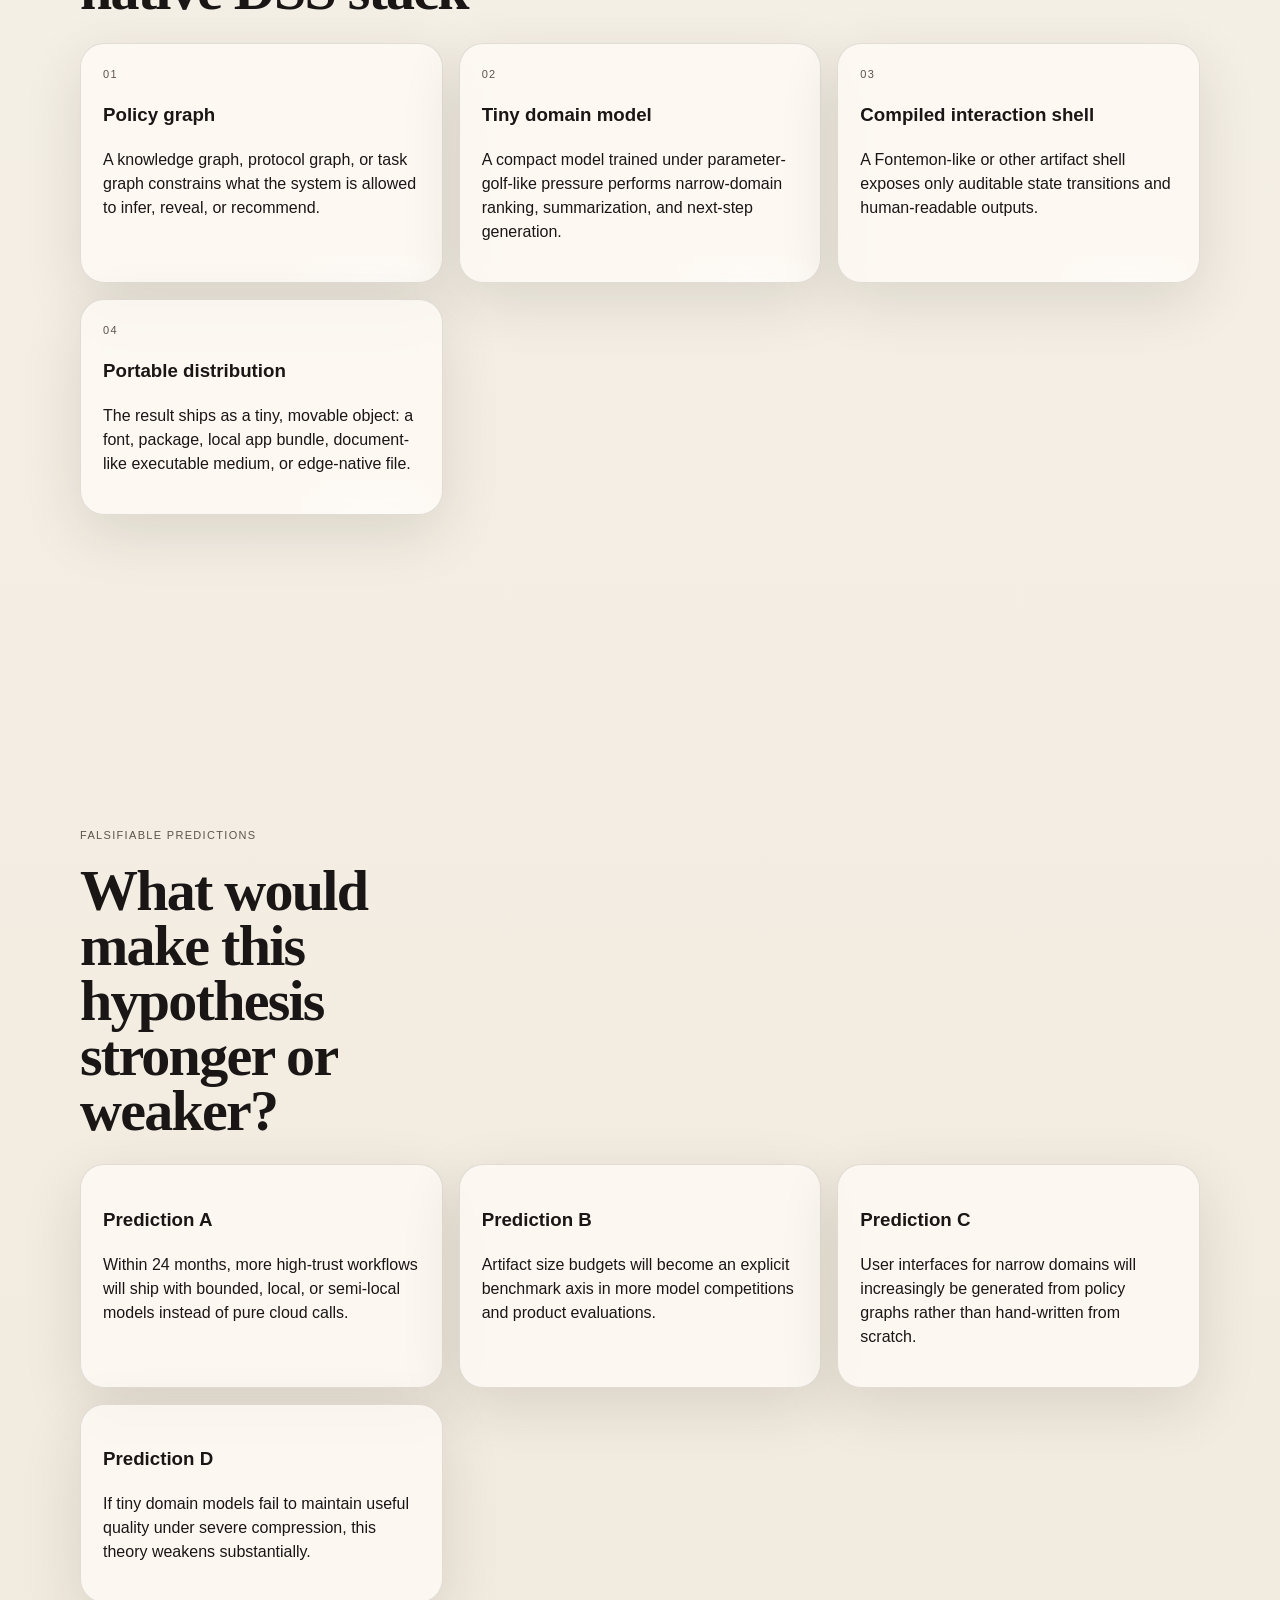
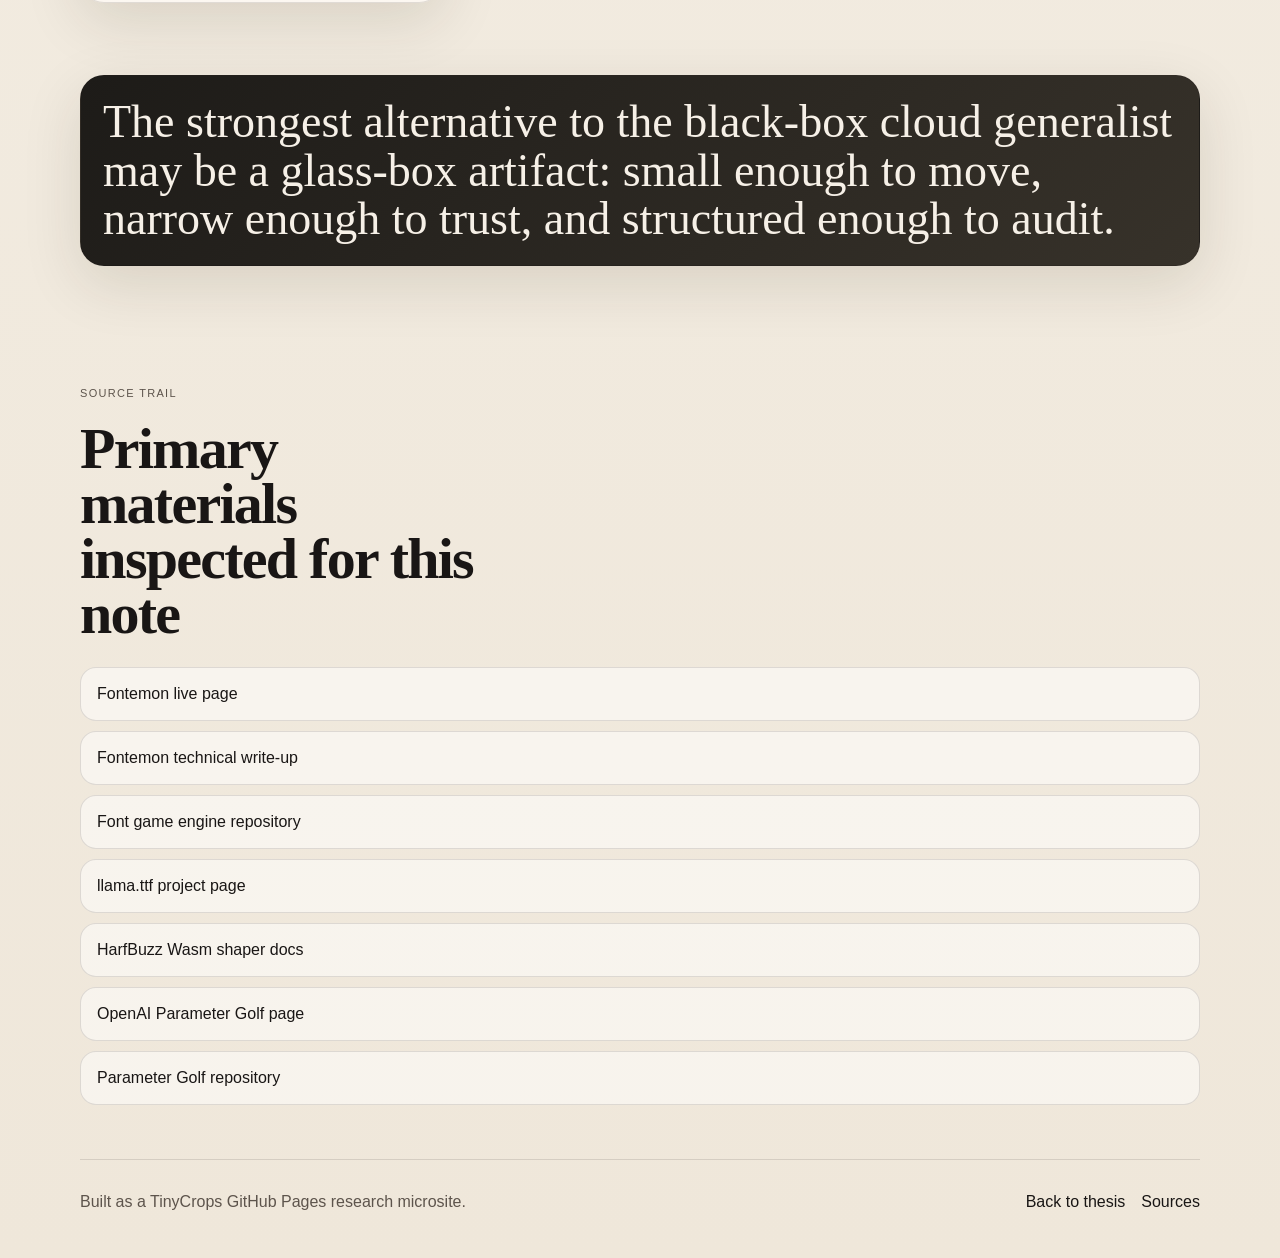
==== commit 22a97c1b: "Create DSS artifact research microsite" ====
--- a/frontend/index.html
+++ b/frontend/index.html
@@ -3,77 +3,343 @@
 <head>
   <meta charset="utf-8" />
   <meta name="viewport" content="width=device-width,initial-scale=1" />
-  <title>Cofounder — AI That Runs Your Company</title>
+  <title>TinyCrops Research — Domain-Specific Superintelligence Artifacts</title>
+  <meta
+    name="description"
+    content="An exploratory hypothesis: Fontemon, llama.ttf, and parameter-golf point toward auditable, tiny, domain-specific AI artifacts."
+  />
+  <meta property="og:title" content="TinyCrops Research — DSS Artifacts" />
+  <meta
+    property="og:description"
+    content="A scientific hypothesis website exploring Fontemon, llama.ttf, and parameter-golf as a new artifact architecture for verifiable AI."
+  />
+  <meta property="og:type" content="website" />
+  <meta property="og:url" content="https://tinycrops.github.io/cofounder-frontend-pages/" />
   <link rel="stylesheet" href="./styles.css" />
-  <script src="https://accounts.google.com/gsi/client" async defer></script>
 </head>
 <body>
-  <!-- Top banner -->
-  <div class="banner" id="banner">
-    <span class="banner-pulse"></span>
-    Deploying marketing campaigns...
-    <a href="#" class="banner-link">Watch Cofounder work on <span id="company-count">4</span> companies live &rarr;</a>
-  </div>
-
-  <!-- Nav -->
-  <nav class="nav">
-    <div class="nav-inner">
-      <div class="logo">Cofounder</div>
-      <button class="sign-in-btn" id="sign-in-btn">Sign in</button>
+  <div class="page-noise" aria-hidden="true"></div>
+
+  <header class="site-header">
+    <div class="brand-lockup">
+      <div class="brand-kicker">TinyCrops Research Note</div>
+      <div class="brand-name">DSS Artifact Hypothesis</div>
     </div>
-  </nav>
-
-  <!-- Hero — the entire page -->
-  <main class="hero">
-    <h1 class="headline">AI That Runs Your Company<br/>While You Sleep.</h1>
-    <p class="sub">Cofounder thinks, builds, and markets your projects autonomously. It plans, codes, and promotes your ideas continuously — operating 24/7, adapting to data, and improving itself without human intervention.</p>
-    <button class="cta" id="cta-btn">Get Started</button>
-    <p class="fine">No credit card required &middot; Free to start</p>
+    <nav class="site-nav">
+      <a href="#thesis">Thesis</a>
+      <a href="#evidence">Evidence</a>
+      <a href="#architecture">Architecture</a>
+      <a href="#predictions">Predictions</a>
+    </nav>
+  </header>
+
+  <main>
+    <section class="hero">
+      <div class="hero-copy">
+        <p class="eyebrow">Exploratory hypothesis website</p>
+        <h1>
+          The next practical AI form factor may be the
+          <span>artifact</span>, not the app.
+        </h1>
+        <p class="lede">
+          We propose that three seemingly strange projects point to the same
+          scientific direction: useful intelligence can be made smaller,
+          more local, more inspectable, and more domain-bounded than the
+          current cloud-first generalist paradigm suggests.
+        </p>
+        <div class="hero-actions">
+          <a class="button primary" href="#thesis">Read the Hypothesis</a>
+          <a class="button secondary" href="#sources">Source Trail</a>
+        </div>
+      </div>
+
+      <aside class="hero-panel">
+        <div class="panel-label">Artifact spectrum</div>
+        <div class="artifact-stack">
+          <article class="artifact-card card-fontemon">
+            <div class="artifact-name">Fontemon</div>
+            <p>Compiled finite-state UI in standard font tables.</p>
+          </article>
+          <article class="artifact-card card-llama">
+            <div class="artifact-name">llama.ttf</div>
+            <p>Executable model runtime embedded in a font via Wasm.</p>
+          </article>
+          <article class="artifact-card card-golf">
+            <div class="artifact-name">parameter-golf</div>
+            <p>Formal pressure to maximize useful intelligence per byte.</p>
+          </article>
+        </div>
+      </aside>
+    </section>
+
+    <section class="metrics-band" aria-label="Research metrics">
+      <div class="metric">
+        <div class="metric-value">3</div>
+        <div class="metric-label">independent signals</div>
+      </div>
+      <div class="metric">
+        <div class="metric-value">&lt; 16 MB</div>
+        <div class="metric-label">artifact pressure in parameter-golf</div>
+      </div>
+      <div class="metric">
+        <div class="metric-value">local</div>
+        <div class="metric-label">execution direction</div>
+      </div>
+      <div class="metric">
+        <div class="metric-value">auditable</div>
+        <div class="metric-label">preferred system property</div>
+      </div>
+    </section>
+
+    <section id="thesis" class="section">
+      <div class="section-heading">
+        <p class="eyebrow">Central hypothesis</p>
+        <h2>Domain-specific superintelligence may arrive as compact, inspectable artifacts.</h2>
+      </div>
+      <div class="thesis-grid">
+        <article class="glass-card">
+          <h3>Hypothesis H1</h3>
+          <p>
+            High-value AI systems in constrained domains will increasingly be
+            delivered as portable artifacts that combine a bounded interface,
+            local model execution, and explicit policy or knowledge constraints.
+          </p>
+        </article>
+        <article class="glass-card">
+          <h3>Hypothesis H2</h3>
+          <p>
+            The winning architecture will separate three layers: a tiny model,
+            a verifiable orchestration graph, and a user-facing shell compiled
+            to a distribution format with unusually broad portability.
+          </p>
+        </article>
+        <article class="glass-card">
+          <h3>Hypothesis H3</h3>
+          <p>
+            In regulated or narrow operational contexts, artifact quality will
+            be measured less by general conversational breadth and more by
+            traceability, reproducibility, and efficiency per byte.
+          </p>
+        </article>
+      </div>
+    </section>
+
+    <section id="evidence" class="section">
+      <div class="section-heading">
+        <p class="eyebrow">Evidence triad</p>
+        <h2>Three projects illuminate three distinct layers of the same future stack.</h2>
+      </div>
+
+      <div class="comparison-table">
+        <div class="row row-head">
+          <div>Project</div>
+          <div>What it proves</div>
+          <div>Limitation</div>
+          <div>Strategic value</div>
+        </div>
+        <div class="row">
+          <div class="project-name fontemon">Fontemon</div>
+          <div>Complex interfaces can be compiled into deterministic artifacts.</div>
+          <div>Static finite-state interaction only.</div>
+          <div>Auditable user shell.</div>
+        </div>
+        <div class="row">
+          <div class="project-name llama">llama.ttf</div>
+          <div>Executable local inference can ride inside unusual media formats.</div>
+          <div>Runtime portability depends on specialized shaper support.</div>
+          <div>Proof of embedded local intelligence.</div>
+        </div>
+        <div class="row">
+          <div class="project-name golf">parameter-golf</div>
+          <div>Useful language modeling can be forced into severe size budgets.</div>
+          <div>Benchmark setting, not a delivery shell.</div>
+          <div>Optimization discipline for tiny models.</div>
+        </div>
+      </div>
+
+      <div class="visual-columns">
+        <article class="diagram-card">
+          <h3>Interpretation</h3>
+          <svg viewBox="0 0 720 280" class="svg-diagram" role="img" aria-label="Three-layer system diagram">
+            <defs>
+              <linearGradient id="gradA" x1="0%" x2="100%">
+                <stop offset="0%" stop-color="#f3b34c"></stop>
+                <stop offset="100%" stop-color="#ff7a59"></stop>
+              </linearGradient>
+              <linearGradient id="gradB" x1="0%" x2="100%">
+                <stop offset="0%" stop-color="#59d1c2"></stop>
+                <stop offset="100%" stop-color="#2471ff"></stop>
+              </linearGradient>
+              <linearGradient id="gradC" x1="0%" x2="100%">
+                <stop offset="0%" stop-color="#d3ef57"></stop>
+                <stop offset="100%" stop-color="#66c61c"></stop>
+              </linearGradient>
+            </defs>
+            <rect x="30" y="32" rx="22" ry="22" width="200" height="88" fill="url(#gradA)"></rect>
+            <rect x="260" y="96" rx="22" ry="22" width="200" height="88" fill="url(#gradB)"></rect>
+            <rect x="490" y="160" rx="22" ry="22" width="200" height="88" fill="url(#gradC)"></rect>
+            <path d="M220 74 C248 74, 240 132, 260 140" stroke="#ffdca6" stroke-width="4" fill="none" stroke-dasharray="8 8"></path>
+            <path d="M450 140 C474 140, 470 194, 490 204" stroke="#c7f7f2" stroke-width="4" fill="none" stroke-dasharray="8 8"></path>
+            <text x="50" y="72">Constraint shell</text>
+            <text x="50" y="97">Fontemon style</text>
+            <text x="280" y="136">Embedded runtime</text>
+            <text x="280" y="161">llama.ttf style</text>
+            <text x="510" y="200">Tiny model discipline</text>
+            <text x="510" y="225">parameter-golf style</text>
+          </svg>
+          <p class="caption">
+            The projects do not compete directly. Together they hint at a stack:
+            shell, runtime, and compressed intelligence.
+          </p>
+        </article>
+
+        <article class="diagram-card">
+          <h3>Why now?</h3>
+          <div class="signal-bars">
+            <div class="signal">
+              <span>Portability pressure</span>
+              <div class="bar"><i style="width: 81%"></i></div>
+            </div>
+            <div class="signal">
+              <span>Auditability demand</span>
+              <div class="bar"><i style="width: 92%"></i></div>
+            </div>
+            <div class="signal">
+              <span>Local inference feasibility</span>
+              <div class="bar"><i style="width: 74%"></i></div>
+            </div>
+            <div class="signal">
+              <span>Artifact compression pressure</span>
+              <div class="bar"><i style="width: 95%"></i></div>
+            </div>
+          </div>
+        </article>
+      </div>
+    </section>
+
+    <section id="architecture" class="section">
+      <div class="section-heading">
+        <p class="eyebrow">Proposed architecture</p>
+        <h2>The artifact-native DSS stack</h2>
+      </div>
+
+      <div class="architecture-grid">
+        <article class="stack-layer">
+          <div class="layer-number">01</div>
+          <h3>Policy graph</h3>
+          <p>
+            A knowledge graph, protocol graph, or task graph constrains what
+            the system is allowed to infer, reveal, or recommend.
+          </p>
+        </article>
+        <article class="stack-layer">
+          <div class="layer-number">02</div>
+          <h3>Tiny domain model</h3>
+          <p>
+            A compact model trained under parameter-golf-like pressure performs
+            narrow-domain ranking, summarization, and next-step generation.
+          </p>
+        </article>
+        <article class="stack-layer">
+          <div class="layer-number">03</div>
+          <h3>Compiled interaction shell</h3>
+          <p>
+            A Fontemon-like or other artifact shell exposes only auditable
+            state transitions and human-readable outputs.
+          </p>
+        </article>
+        <article class="stack-layer">
+          <div class="layer-number">04</div>
+          <h3>Portable distribution</h3>
+          <p>
+            The result ships as a tiny, movable object: a font, package, local
+            app bundle, document-like executable medium, or edge-native file.
+          </p>
+        </article>
+      </div>
+
+      <article class="glass-card big-callout">
+        <h3>Scientific claim</h3>
+        <p>
+          The economically dominant AI systems of the next phase may not look
+          like monolithic chat endpoints. They may look like compact
+          task-specific artifacts with strict interfaces, embedded intelligence,
+          and verifiable behavior envelopes.
+        </p>
+      </article>
+    </section>
+
+    <section id="predictions" class="section">
+      <div class="section-heading">
+        <p class="eyebrow">Falsifiable predictions</p>
+        <h2>What would make this hypothesis stronger or weaker?</h2>
+      </div>
+      <div class="prediction-grid">
+        <article class="prediction-card">
+          <h3>Prediction A</h3>
+          <p>
+            Within 24 months, more high-trust workflows will ship with bounded,
+            local, or semi-local models instead of pure cloud calls.
+          </p>
+        </article>
+        <article class="prediction-card">
+          <h3>Prediction B</h3>
+          <p>
+            Artifact size budgets will become an explicit benchmark axis in
+            more model competitions and product evaluations.
+          </p>
+        </article>
+        <article class="prediction-card">
+          <h3>Prediction C</h3>
+          <p>
+            User interfaces for narrow domains will increasingly be generated
+            from policy graphs rather than hand-written from scratch.
+          </p>
+        </article>
+        <article class="prediction-card">
+          <h3>Prediction D</h3>
+          <p>
+            If tiny domain models fail to maintain useful quality under severe
+            compression, this theory weakens substantially.
+          </p>
+        </article>
+      </div>
+    </section>
+
+    <section class="section quote-section">
+      <div class="quote-card">
+        <p class="quote">
+          The strongest alternative to the black-box cloud generalist may be a
+          glass-box artifact: small enough to move, narrow enough to trust, and
+          structured enough to audit.
+        </p>
+      </div>
+    </section>
+
+    <section id="sources" class="section">
+      <div class="section-heading">
+        <p class="eyebrow">Source trail</p>
+        <h2>Primary materials inspected for this note</h2>
+      </div>
+      <div class="sources-list">
+        <a href="https://www.coderelay.io/fontemon.html" target="_blank" rel="noreferrer">Fontemon live page</a>
+        <a href="https://github.com/mmulet/code-relay/blob/main/markdown/HowIDidIt.md" target="_blank" rel="noreferrer">Fontemon technical write-up</a>
+        <a href="https://github.com/mmulet/font-game-engine" target="_blank" rel="noreferrer">Font game engine repository</a>
+        <a href="https://fuglede.github.io/llama.ttf/" target="_blank" rel="noreferrer">llama.ttf project page</a>
+        <a href="https://github.com/harfbuzz/harfbuzz/blob/main/docs/wasm-shaper.md" target="_blank" rel="noreferrer">HarfBuzz Wasm shaper docs</a>
+        <a href="https://openai.com/index/parameter-golf/" target="_blank" rel="noreferrer">OpenAI Parameter Golf page</a>
+        <a href="https://github.com/openai/parameter-golf" target="_blank" rel="noreferrer">Parameter Golf repository</a>
+      </div>
+    </section>
   </main>
 
-  <!-- Footer -->
-  <footer class="footer">
-    <a href="#">About</a>
-    <a href="#">Terms</a>
-    <a href="#">Privacy</a>
-    <a href="mailto:mhendricks1290@gmail.com">Contact</a>
+  <footer class="site-footer">
+    <div>Built as a TinyCrops GitHub Pages research microsite.</div>
+    <div class="footer-links">
+      <a href="#thesis">Back to thesis</a>
+      <a href="#sources">Sources</a>
+    </div>
   </footer>
-
-  <!-- Auth modal -->
-  <div class="overlay" id="overlay">
-    <div class="modal" id="modal">
-      <button class="modal-close" id="modal-close">&times;</button>
-
-      <!-- Step 1: Auth -->
-      <div class="step" id="step-auth">
-        <h2 class="modal-title">Get Started</h2>
-        <button class="oauth-btn" id="google-btn">
-          <svg width="18" height="18" viewBox="0 0 48 48"><path fill="#EA4335" d="M24 9.5c3.54 0 6.71 1.22 9.21 3.6l6.85-6.85C35.9 2.38 30.47 0 24 0 14.62 0 6.51 5.38 2.56 13.22l7.98 6.19C12.43 13.72 17.74 9.5 24 9.5z"/><path fill="#4285F4" d="M46.98 24.55c0-1.57-.15-3.09-.38-4.55H24v9.02h12.94c-.58 2.96-2.26 5.48-4.78 7.18l7.73 6c4.51-4.18 7.09-10.36 7.09-17.65z"/><path fill="#FBBC05" d="M10.53 28.59a14.5 14.5 0 0 1 0-9.18l-7.98-6.19a24.0 24.0 0 0 0 0 21.56l7.98-6.19z"/><path fill="#34A853" d="M24 48c6.48 0 11.93-2.13 15.89-5.81l-7.73-6c-2.15 1.45-4.92 2.3-8.16 2.3-6.26 0-11.57-4.22-13.47-9.91l-7.98 6.19C6.51 42.62 14.62 48 24 48z"/></svg>
-          Continue with Google
-        </button>
-        <div class="divider"><span>or</span></div>
-        <form id="email-form">
-          <input type="email" id="auth-email" placeholder="you@example.com" required />
-          <button type="submit" class="email-submit">Continue with Email</button>
-        </form>
-      </div>
-
-      <!-- Step 2: Idea input -->
-      <div class="step hidden" id="step-idea">
-        <h2 class="modal-title">What's your idea?</h2>
-        <form id="idea-form">
-          <textarea id="idea" placeholder="Describe your business idea..." required></textarea>
-          <button type="submit" class="cta" style="width:100%">Launch Cofounder</button>
-        </form>
-      </div>
-
-      <!-- Step 3: Running -->
-      <div class="step hidden" id="step-running">
-        <h2 class="modal-title">Building your company...</h2>
-        <pre class="terminal" id="terminal"></pre>
-      </div>
-    </div>
-  </div>
 
   <script src="./config.js"></script>
   <script src="./app.js"></script>
--- a/frontend/styles.css
+++ b/frontend/styles.css
@@ -1,284 +1,477 @@
 :root {
-  --bg: #09090b;
-  --surface: #131316;
-  --border: #23232a;
-  --text: #fafafa;
-  --muted: #71717a;
-  --accent: #6d5cff;
-  --accent-hover: #7d6eff;
-  --green: #22c55e;
-}
-
-* { box-sizing: border-box; margin: 0; padding: 0; }
+  --bg: #f5f0e7;
+  --ink: #191615;
+  --muted: #5d544c;
+  --panel: rgba(255, 252, 246, 0.76);
+  --line: rgba(25, 22, 21, 0.12);
+  --gold: #f0a83a;
+  --orange: #ea6139;
+  --teal: #11998b;
+  --blue: #275efe;
+  --lime: #8cbf26;
+  --shadow: 0 18px 60px rgba(44, 31, 11, 0.12);
+  --serif: Georgia, "Times New Roman", serif;
+  --sans: "Trebuchet MS", "Avenir Next", Avenir, "Segoe UI", sans-serif;
+}
+
+* {
+  box-sizing: border-box;
+}
+
+html {
+  scroll-behavior: smooth;
+}
 
 body {
-  font-family: -apple-system, BlinkMacSystemFont, 'Segoe UI', Roboto, sans-serif;
-  background: var(--bg);
-  color: var(--text);
-  height: 100vh;
-  display: flex;
-  flex-direction: column;
-  overflow: hidden;
-}
-
-/* ---- Banner ---- */
-.banner {
-  background: var(--surface);
-  border-bottom: 1px solid var(--border);
-  text-align: center;
-  padding: 8px 16px;
-  font-size: 13px;
-  color: var(--muted);
-  display: flex;
-  align-items: center;
-  justify-content: center;
-  gap: 8px;
-}
-.banner-pulse {
-  width: 6px;
-  height: 6px;
-  background: var(--green);
-  border-radius: 50%;
-  display: inline-block;
-  animation: pulse 2s ease-in-out infinite;
-}
-.banner-link {
-  color: var(--text);
-  text-decoration: none;
-  margin-left: 4px;
-}
-.banner-link:hover { text-decoration: underline; }
-
-@keyframes pulse {
-  0%, 100% { opacity: 1; }
-  50% { opacity: 0.3; }
-}
-
-/* ---- Nav ---- */
-.nav {
-  padding: 16px 24px;
-}
-.nav-inner {
-  max-width: 1000px;
-  margin: 0 auto;
+  margin: 0;
+  color: var(--ink);
+  background:
+    radial-gradient(circle at top left, rgba(240, 168, 58, 0.22), transparent 28%),
+    radial-gradient(circle at 90% 10%, rgba(17, 153, 139, 0.16), transparent 24%),
+    linear-gradient(180deg, #fcf8ef 0%, #f5f0e7 48%, #efe7da 100%);
+  font-family: var(--sans);
+  line-height: 1.5;
+}
+
+.pre-reveal {
+  opacity: 0;
+  transform: translateY(18px);
+}
+
+.is-visible {
+  opacity: 1;
+  transform: translateY(0);
+  transition: opacity 700ms ease, transform 700ms ease;
+}
+
+.page-noise {
+  position: fixed;
+  inset: 0;
+  pointer-events: none;
+  opacity: 0.06;
+  background-image:
+    linear-gradient(rgba(0, 0, 0, 0.22) 1px, transparent 1px),
+    linear-gradient(90deg, rgba(0, 0, 0, 0.18) 1px, transparent 1px);
+  background-size: 28px 28px;
+  mask-image: radial-gradient(circle at center, black 30%, transparent 84%);
+}
+
+.site-header,
+.hero,
+.metrics-band,
+.section,
+.site-footer {
+  width: min(1120px, calc(100% - 32px));
+  margin-inline: auto;
+}
+
+.site-header {
+  position: sticky;
+  top: 0;
+  z-index: 10;
   display: flex;
   justify-content: space-between;
   align-items: center;
-}
-.logo {
-  font-size: 20px;
-  font-weight: 700;
-  letter-spacing: -0.02em;
-}
-.sign-in-btn {
-  background: transparent;
-  border: 1px solid var(--border);
-  color: var(--text);
-  padding: 8px 20px;
-  border-radius: 6px;
-  font-size: 14px;
-  cursor: pointer;
-}
-.sign-in-btn:hover { border-color: var(--muted); }
-
-/* ---- Hero ---- */
+  gap: 20px;
+  padding: 18px 0;
+  backdrop-filter: blur(14px);
+  background: linear-gradient(180deg, rgba(252, 248, 239, 0.88), rgba(252, 248, 239, 0.52));
+}
+
+.brand-kicker,
+.eyebrow,
+.panel-label,
+.layer-number,
+.metric-label {
+  letter-spacing: 0.12em;
+  text-transform: uppercase;
+  font-size: 11px;
+  color: var(--muted);
+}
+
+.brand-name {
+  font-family: var(--serif);
+  font-size: 22px;
+}
+
+.site-nav {
+  display: flex;
+  flex-wrap: wrap;
+  gap: 14px;
+}
+
+.site-nav a,
+.footer-links a,
+.sources-list a {
+  color: var(--ink);
+  text-decoration: none;
+}
+
+.site-nav a:hover,
+.footer-links a:hover,
+.sources-list a:hover {
+  text-decoration: underline;
+}
+
 .hero {
-  flex: 1;
+  display: grid;
+  grid-template-columns: 1.2fr 0.9fr;
+  gap: 28px;
+  align-items: center;
+  padding: 56px 0 24px;
+}
+
+.hero h1,
+.section h2 {
+  font-family: var(--serif);
+  letter-spacing: -0.03em;
+  line-height: 0.95;
+  margin: 0;
+}
+
+.hero h1 {
+  font-size: clamp(48px, 8vw, 90px);
+  max-width: 10ch;
+}
+
+.hero h1 span {
+  color: var(--orange);
+}
+
+.lede {
+  max-width: 64ch;
+  font-size: 19px;
+  color: var(--muted);
+}
+
+.hero-actions {
   display: flex;
-  flex-direction: column;
+  flex-wrap: wrap;
+  gap: 12px;
+  margin-top: 24px;
+}
+
+.button {
+  display: inline-flex;
   align-items: center;
   justify-content: center;
-  text-align: center;
-  padding: 0 24px;
-}
-.headline {
-  font-size: clamp(32px, 5vw, 56px);
+  min-height: 48px;
+  padding: 0 18px;
+  border-radius: 999px;
+  border: 1px solid var(--line);
+  text-decoration: none;
   font-weight: 700;
-  letter-spacing: -0.03em;
-  line-height: 1.1;
-  max-width: 700px;
-}
-.sub {
-  margin-top: 20px;
-  font-size: clamp(15px, 2vw, 17px);
+}
+
+.button.primary {
+  background: var(--ink);
+  color: #fff9f1;
+}
+
+.button.secondary {
+  background: rgba(255, 255, 255, 0.58);
+  color: var(--ink);
+}
+
+.hero-panel,
+.glass-card,
+.diagram-card,
+.prediction-card,
+.quote-card,
+.comparison-table,
+.stack-layer {
+  background: var(--panel);
+  border: 1px solid var(--line);
+  box-shadow: var(--shadow);
+  backdrop-filter: blur(10px);
+}
+
+.hero-panel {
+  border-radius: 28px;
+  padding: 20px;
+  transform: translateY(calc(var(--scroll-shift, 0) * -0.2px));
+}
+
+.artifact-stack {
+  display: grid;
+  gap: 14px;
+  margin-top: 12px;
+}
+
+.artifact-card {
+  border-radius: 20px;
+  padding: 18px;
+  color: white;
+  position: relative;
+  overflow: hidden;
+}
+
+.artifact-card::after {
+  content: "";
+  position: absolute;
+  inset: auto -20% -70px 35%;
+  height: 120px;
+  background: radial-gradient(circle, rgba(255, 255, 255, 0.3), transparent 60%);
+}
+
+.card-fontemon {
+  background: linear-gradient(135deg, var(--gold), var(--orange));
+}
+
+.card-llama {
+  background: linear-gradient(135deg, var(--teal), var(--blue));
+}
+
+.card-golf {
+  background: linear-gradient(135deg, #b3df4c, var(--lime));
+  color: #112108;
+}
+
+.artifact-name {
+  font-family: var(--serif);
+  font-size: 28px;
+  margin-bottom: 6px;
+}
+
+.metrics-band {
+  display: grid;
+  grid-template-columns: repeat(4, 1fr);
+  gap: 12px;
+  padding: 10px 0 28px;
+}
+
+.metric {
+  border-top: 1px solid var(--line);
+  padding-top: 12px;
+}
+
+.metric-value {
+  font-family: var(--serif);
+  font-size: clamp(28px, 4vw, 42px);
+}
+
+.section {
+  padding: 54px 0;
+}
+
+.section-heading {
+  display: grid;
+  gap: 8px;
+  margin-bottom: 26px;
+}
+
+.section h2 {
+  font-size: clamp(34px, 5vw, 58px);
+  max-width: 14ch;
+}
+
+.thesis-grid,
+.prediction-grid,
+.architecture-grid {
+  display: grid;
+  grid-template-columns: repeat(3, 1fr);
+  gap: 16px;
+}
+
+.glass-card,
+.prediction-card,
+.stack-layer,
+.diagram-card,
+.quote-card {
+  border-radius: 24px;
+  padding: 22px;
+}
+
+.big-callout {
+  margin-top: 18px;
+}
+
+.comparison-table {
+  border-radius: 24px;
+  overflow: hidden;
+}
+
+.comparison-table .row {
+  display: grid;
+  grid-template-columns: 1.1fr 1.5fr 1.2fr 1fr;
+  gap: 16px;
+  padding: 16px 18px;
+  border-top: 1px solid var(--line);
+}
+
+.comparison-table .row-head {
+  border-top: 0;
+  background: rgba(0, 0, 0, 0.03);
+  font-size: 12px;
+  text-transform: uppercase;
+  letter-spacing: 0.08em;
   color: var(--muted);
-  max-width: 560px;
-  line-height: 1.6;
-}
-.cta {
-  margin-top: 32px;
-  background: var(--accent);
-  color: #fff;
-  border: none;
-  padding: 14px 48px;
-  border-radius: 8px;
-  font-size: 16px;
-  font-weight: 600;
-  cursor: pointer;
-  transition: background 0.15s;
-}
-.cta:hover { background: var(--accent-hover); }
-.fine {
-  margin-top: 12px;
-  font-size: 13px;
+}
+
+.project-name {
+  font-weight: 800;
+}
+
+.project-name.fontemon {
+  color: var(--orange);
+}
+
+.project-name.llama {
+  color: var(--blue);
+}
+
+.project-name.golf {
+  color: #558100;
+}
+
+.visual-columns {
+  display: grid;
+  grid-template-columns: 1.15fr 0.85fr;
+  gap: 16px;
+  margin-top: 16px;
+}
+
+.svg-diagram {
+  width: 100%;
+  height: auto;
+}
+
+.svg-diagram text {
+  font-family: var(--sans);
+  font-size: 22px;
+  fill: #181614;
+  font-weight: 700;
+}
+
+.caption {
   color: var(--muted);
-}
-
-/* ---- Footer ---- */
-.footer {
-  padding: 16px 24px;
-  text-align: center;
+  margin-bottom: 0;
+}
+
+.signal-bars {
+  display: grid;
+  gap: 16px;
+}
+
+.signal span {
+  display: block;
+  margin-bottom: 8px;
+}
+
+.bar {
+  height: 18px;
+  border-radius: 999px;
+  background: rgba(0, 0, 0, 0.07);
+  overflow: hidden;
+}
+
+.bar i {
+  display: block;
+  height: 100%;
+  border-radius: inherit;
+  background: linear-gradient(90deg, var(--gold), var(--blue));
+  transform-origin: left center;
+  animation: grow 1400ms ease both;
+}
+
+.stack-layer {
+  position: relative;
+  overflow: hidden;
+}
+
+.stack-layer::after {
+  content: "";
+  position: absolute;
+  inset: auto -20% -40% 40%;
+  height: 120px;
+  background: radial-gradient(circle, rgba(255, 255, 255, 0.55), transparent 60%);
+}
+
+.quote-section {
+  padding-top: 18px;
+}
+
+.quote-card {
+  background: linear-gradient(135deg, #1d1b18, #37322a);
+  color: #f6f0e7;
+}
+
+.quote {
+  font-family: var(--serif);
+  font-size: clamp(28px, 4vw, 46px);
+  line-height: 1.05;
+  margin: 0;
+}
+
+.sources-list {
+  display: grid;
+  gap: 10px;
+}
+
+.sources-list a {
+  padding: 14px 16px;
+  border-radius: 16px;
+  background: rgba(255, 255, 255, 0.5);
+  border: 1px solid var(--line);
+}
+
+.site-footer {
   display: flex;
-  justify-content: center;
-  gap: 24px;
-  font-size: 13px;
-}
-.footer a {
+  justify-content: space-between;
+  gap: 20px;
+  padding: 30px 0 44px;
   color: var(--muted);
-  text-decoration: none;
-}
-.footer a:hover { color: var(--text); }
-
-/* ---- Overlay / Modal ---- */
-.overlay {
-  position: fixed;
-  inset: 0;
-  background: rgba(0,0,0,0.7);
-  backdrop-filter: blur(4px);
+  border-top: 1px solid var(--line);
+}
+
+.footer-links {
   display: flex;
-  align-items: center;
-  justify-content: center;
-  z-index: 100;
-  opacity: 0;
-  pointer-events: none;
-  transition: opacity 0.2s;
-}
-.overlay.open {
-  opacity: 1;
-  pointer-events: auto;
-}
-.modal {
-  background: var(--surface);
-  border: 1px solid var(--border);
-  border-radius: 12px;
-  padding: 32px;
-  width: 100%;
-  max-width: 400px;
-  position: relative;
-}
-.modal-close {
-  position: absolute;
-  top: 12px;
-  right: 16px;
-  background: none;
-  border: none;
-  color: var(--muted);
-  font-size: 24px;
-  cursor: pointer;
-}
-.modal-close:hover { color: var(--text); }
-.modal-title {
-  font-size: 20px;
-  font-weight: 600;
-  margin-bottom: 24px;
-  text-align: center;
-}
-
-.step.hidden { display: none; }
-
-/* Auth buttons */
-.oauth-btn {
-  width: 100%;
-  display: flex;
-  align-items: center;
-  justify-content: center;
-  gap: 10px;
-  padding: 12px;
-  border: 1px solid var(--border);
-  border-radius: 8px;
-  background: var(--bg);
-  color: var(--text);
-  font-size: 14px;
-  cursor: pointer;
-}
-.oauth-btn:hover { border-color: var(--muted); }
-
-.divider {
-  display: flex;
-  align-items: center;
-  margin: 20px 0;
-  color: var(--muted);
-  font-size: 13px;
-}
-.divider::before,
-.divider::after {
-  content: '';
-  flex: 1;
-  height: 1px;
-  background: var(--border);
-}
-.divider span { padding: 0 12px; }
-
-#email-form input {
-  width: 100%;
-  padding: 12px;
-  border: 1px solid var(--border);
-  border-radius: 8px;
-  background: var(--bg);
-  color: var(--text);
-  font-size: 14px;
-  margin-bottom: 12px;
-}
-#email-form input::placeholder { color: var(--muted); }
-#email-form input:focus { outline: none; border-color: var(--accent); }
-
-.email-submit {
-  width: 100%;
-  padding: 12px;
-  border: none;
-  border-radius: 8px;
-  background: var(--text);
-  color: var(--bg);
-  font-size: 14px;
-  font-weight: 600;
-  cursor: pointer;
-}
-.email-submit:hover { opacity: 0.9; }
-
-/* Idea step */
-#idea-form textarea {
-  width: 100%;
-  min-height: 120px;
-  padding: 12px;
-  border: 1px solid var(--border);
-  border-radius: 8px;
-  background: var(--bg);
-  color: var(--text);
-  font-size: 14px;
-  resize: vertical;
-  margin-bottom: 16px;
-  font-family: inherit;
-}
-#idea-form textarea::placeholder { color: var(--muted); }
-#idea-form textarea:focus { outline: none; border-color: var(--accent); }
-
-/* Terminal */
-.terminal {
-  background: var(--bg);
-  border: 1px solid var(--border);
-  border-radius: 8px;
-  padding: 16px;
-  font-family: ui-monospace, SFMono-Regular, Menlo, monospace;
-  font-size: 13px;
-  color: var(--green);
-  min-height: 180px;
-  max-height: 300px;
-  overflow-y: auto;
-  white-space: pre-wrap;
-  line-height: 1.6;
-}
-
-@media (max-width: 600px) {
-  .modal { margin: 16px; padding: 24px; }
-  .banner { font-size: 12px; }
-}
+  gap: 16px;
+}
+
+@keyframes grow {
+  from {
+    transform: scaleX(0);
+  }
+  to {
+    transform: scaleX(1);
+  }
+}
+
+@media (max-width: 920px) {
+  .hero,
+  .visual-columns,
+  .architecture-grid,
+  .prediction-grid,
+  .thesis-grid {
+    grid-template-columns: 1fr;
+  }
+
+  .metrics-band {
+    grid-template-columns: repeat(2, 1fr);
+  }
+
+  .comparison-table .row {
+    grid-template-columns: 1fr;
+  }
+
+  .site-footer,
+  .site-header {
+    flex-direction: column;
+    align-items: flex-start;
+  }
+}
+
+@media (max-width: 640px) {
+  .hero {
+    padding-top: 28px;
+  }
+
+  .metrics-band {
+    grid-template-columns: 1fr;
+  }
+
+  .button {
+    width: 100%;
+  }
+}
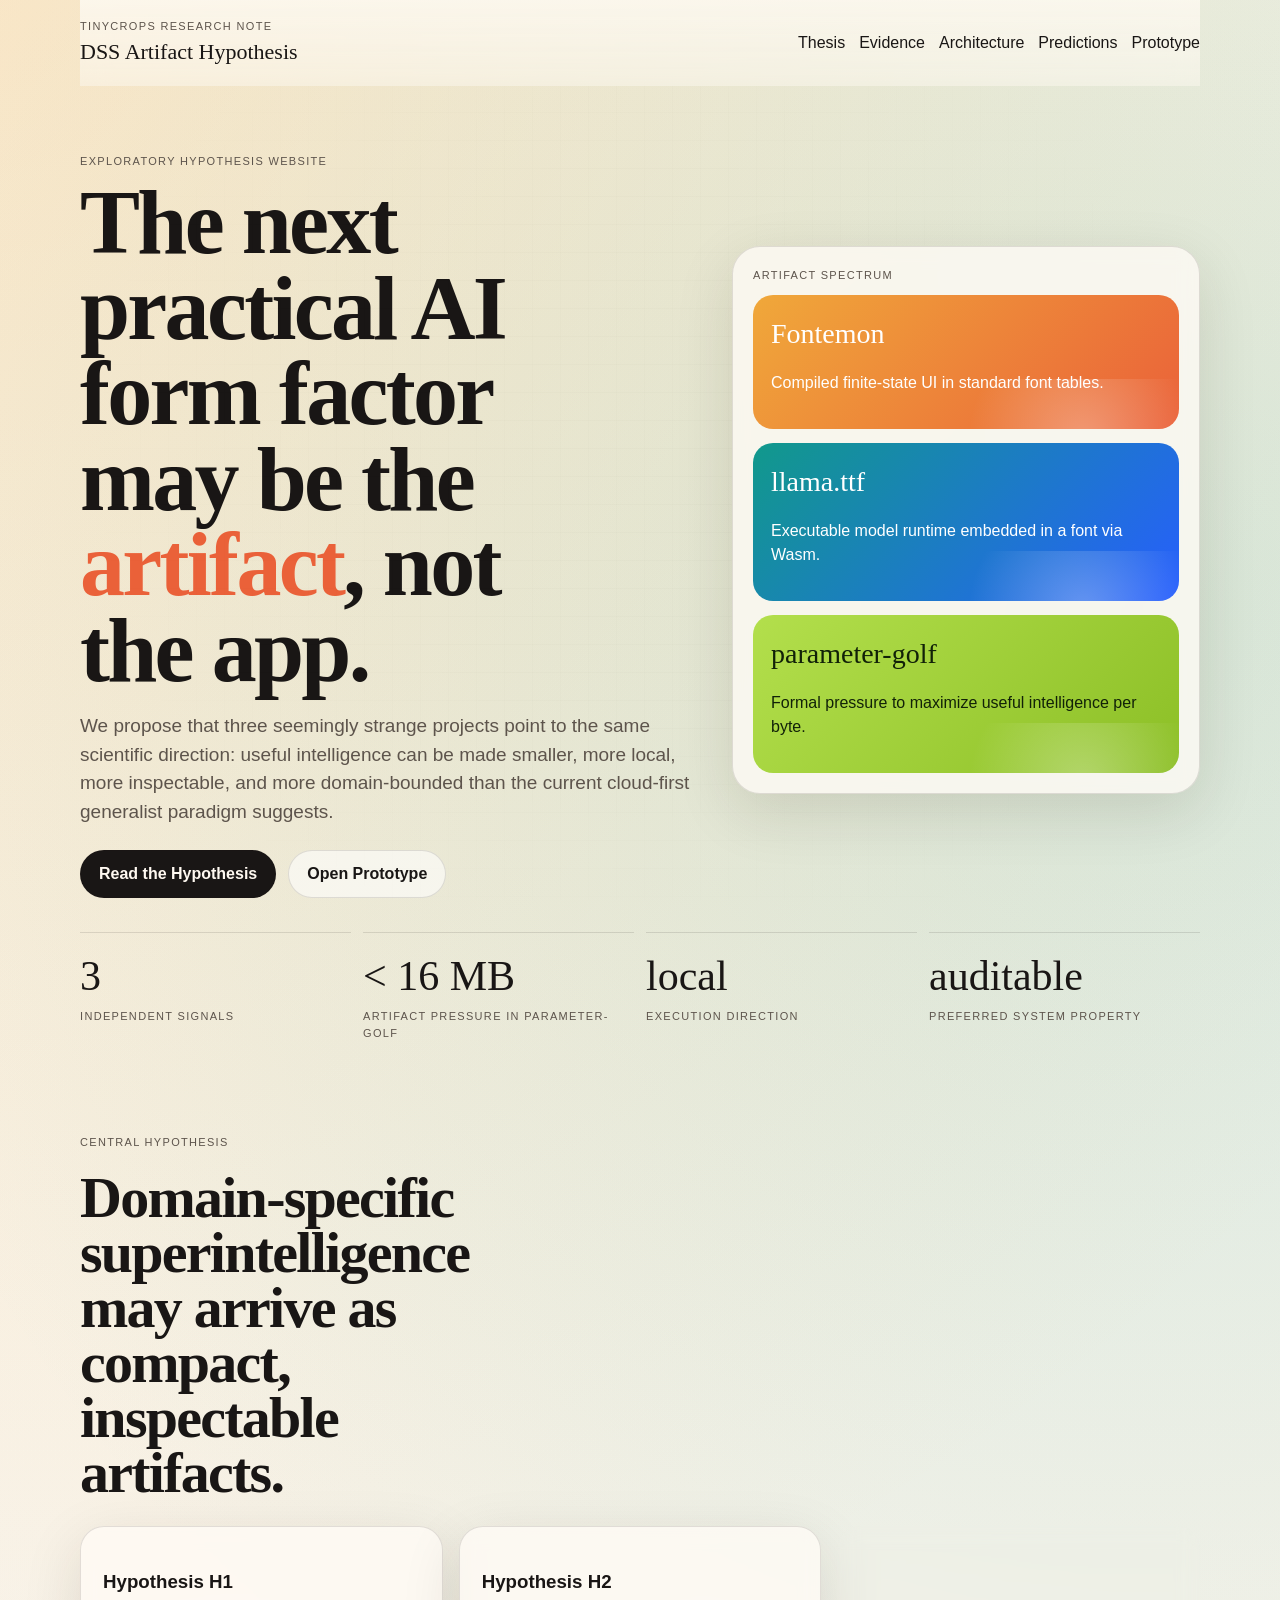
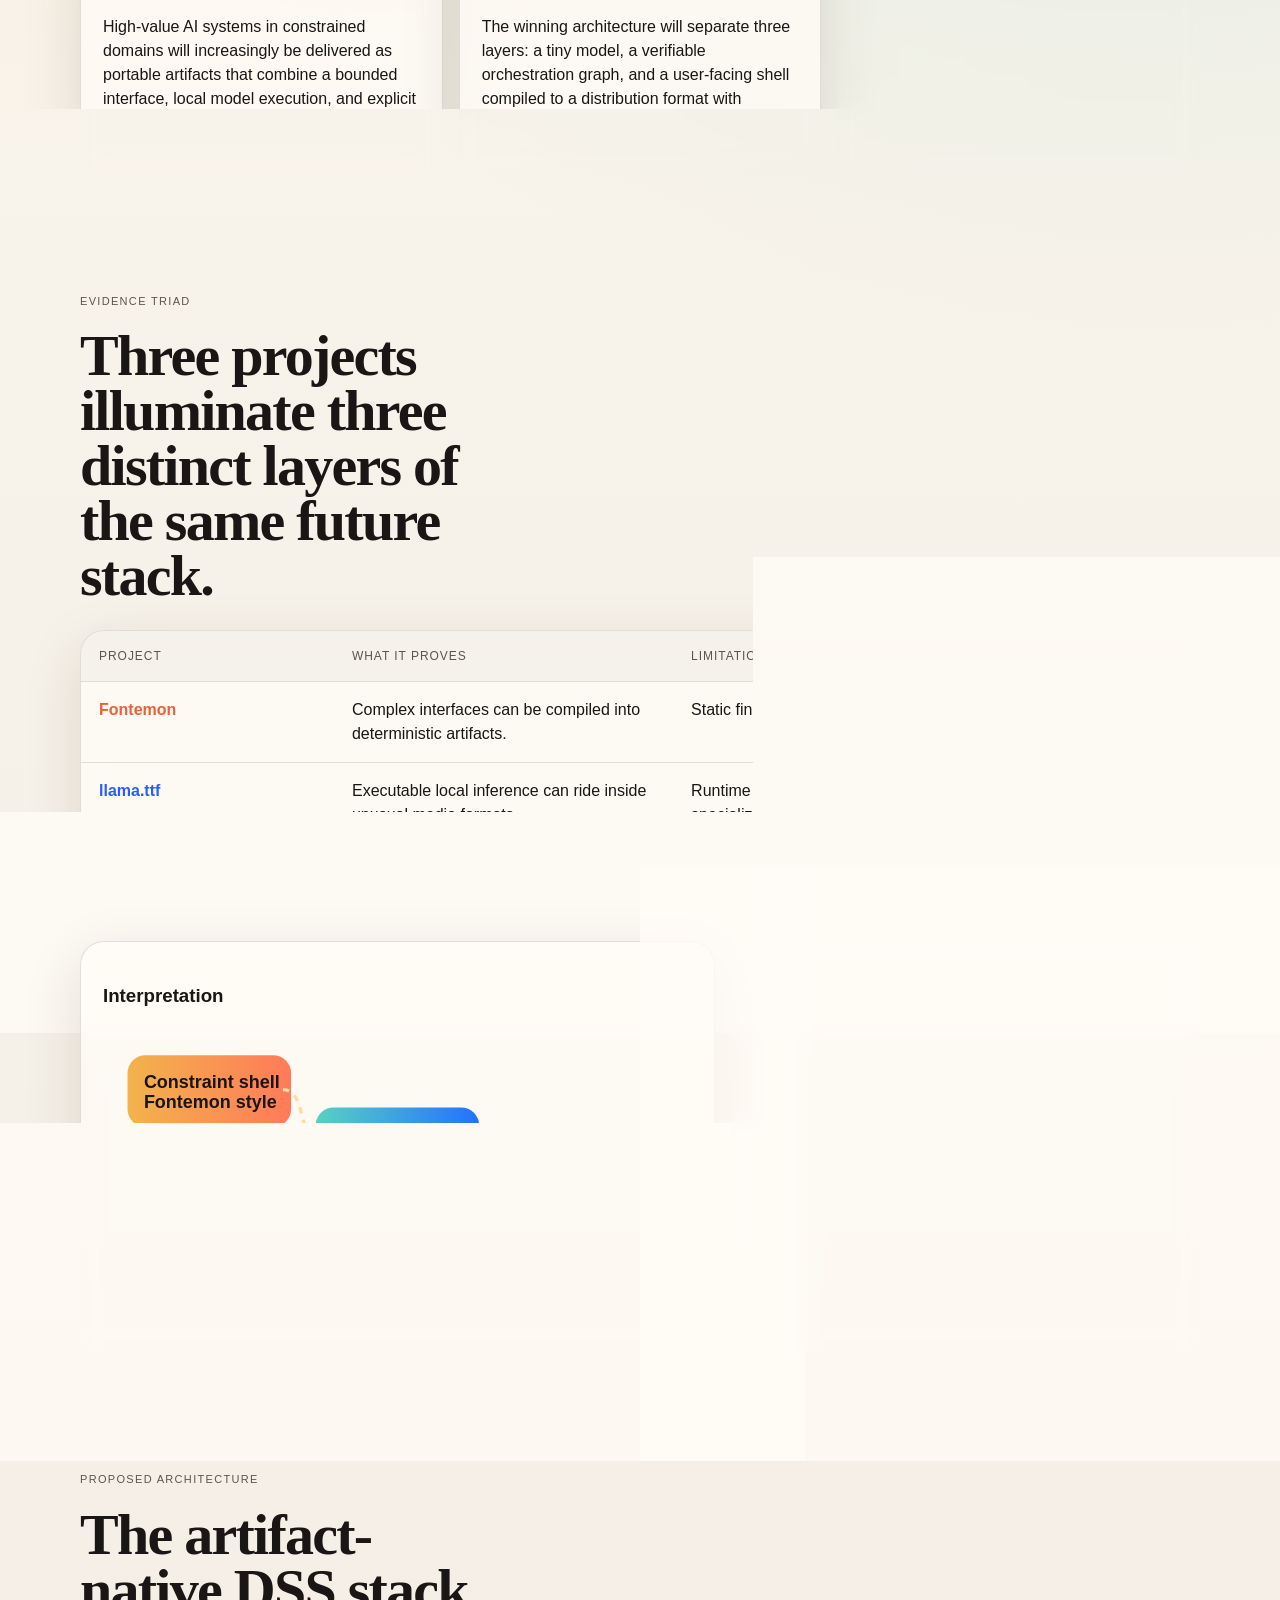
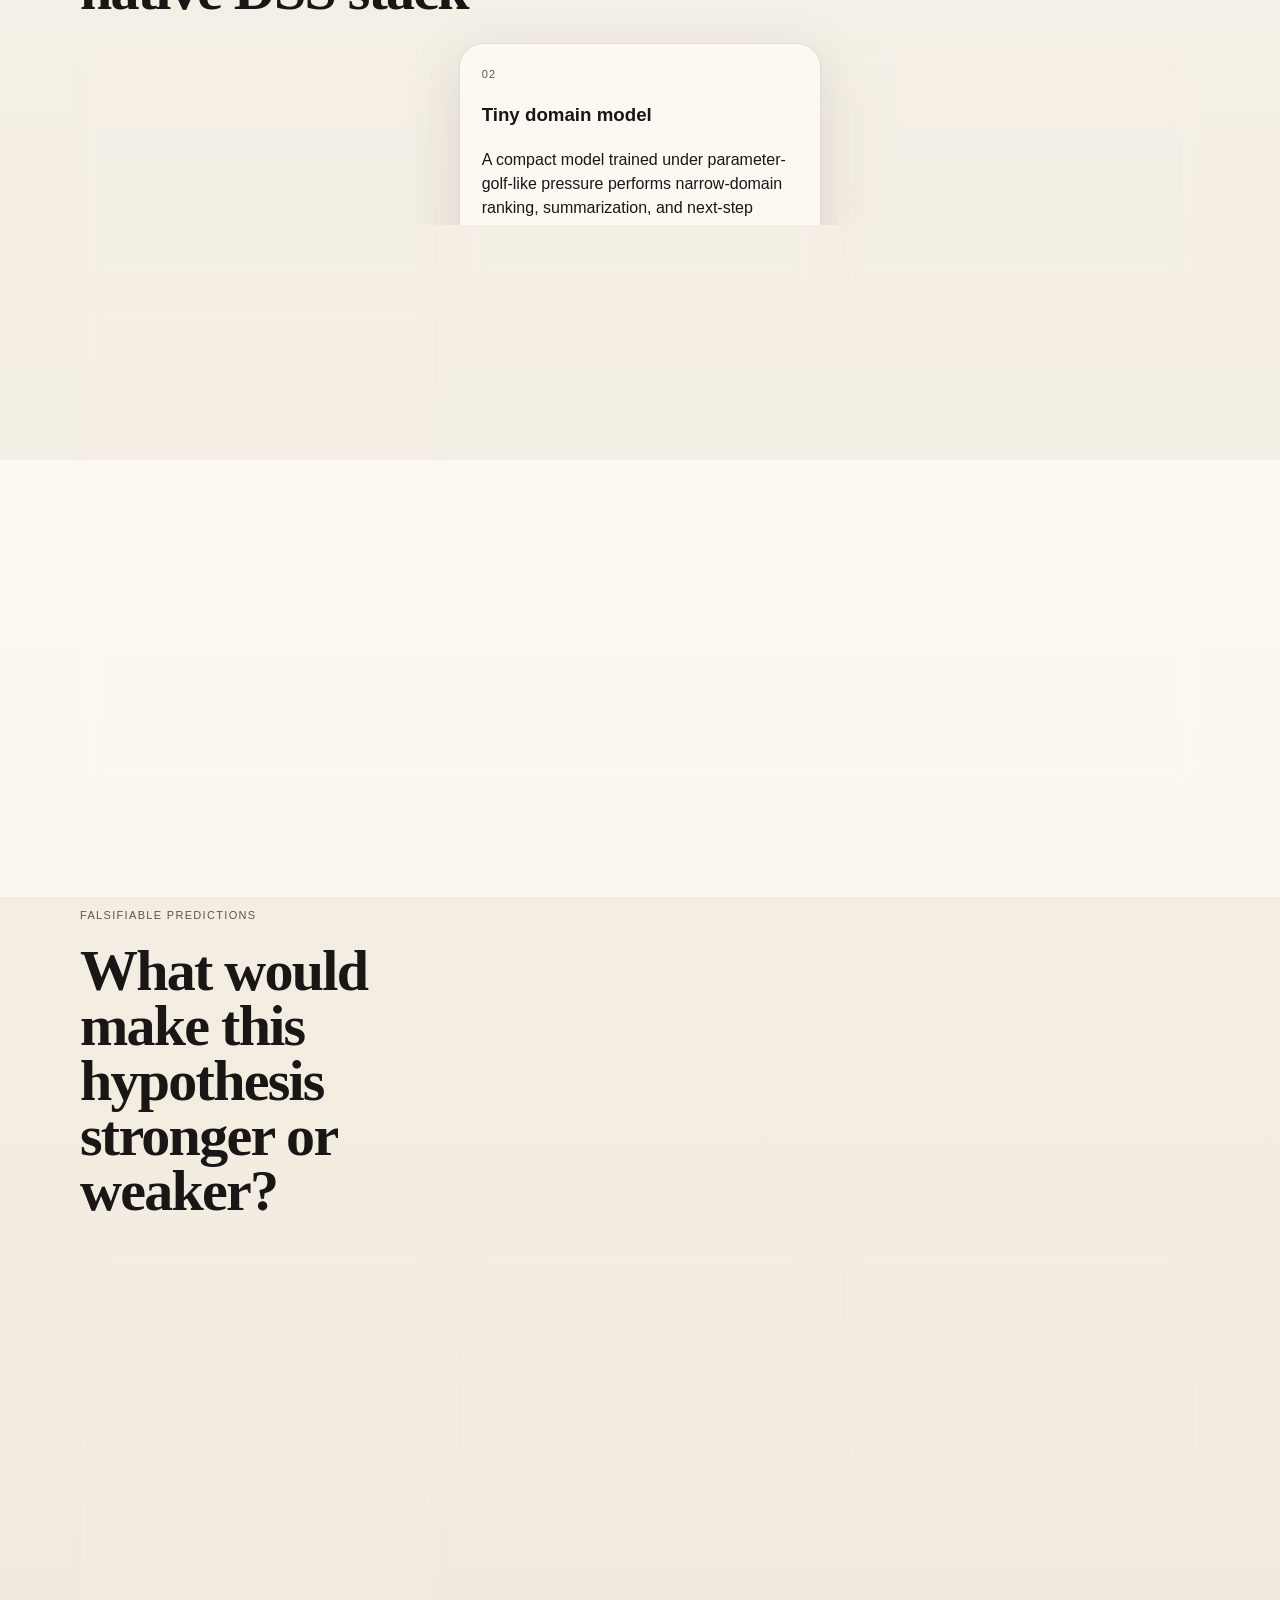
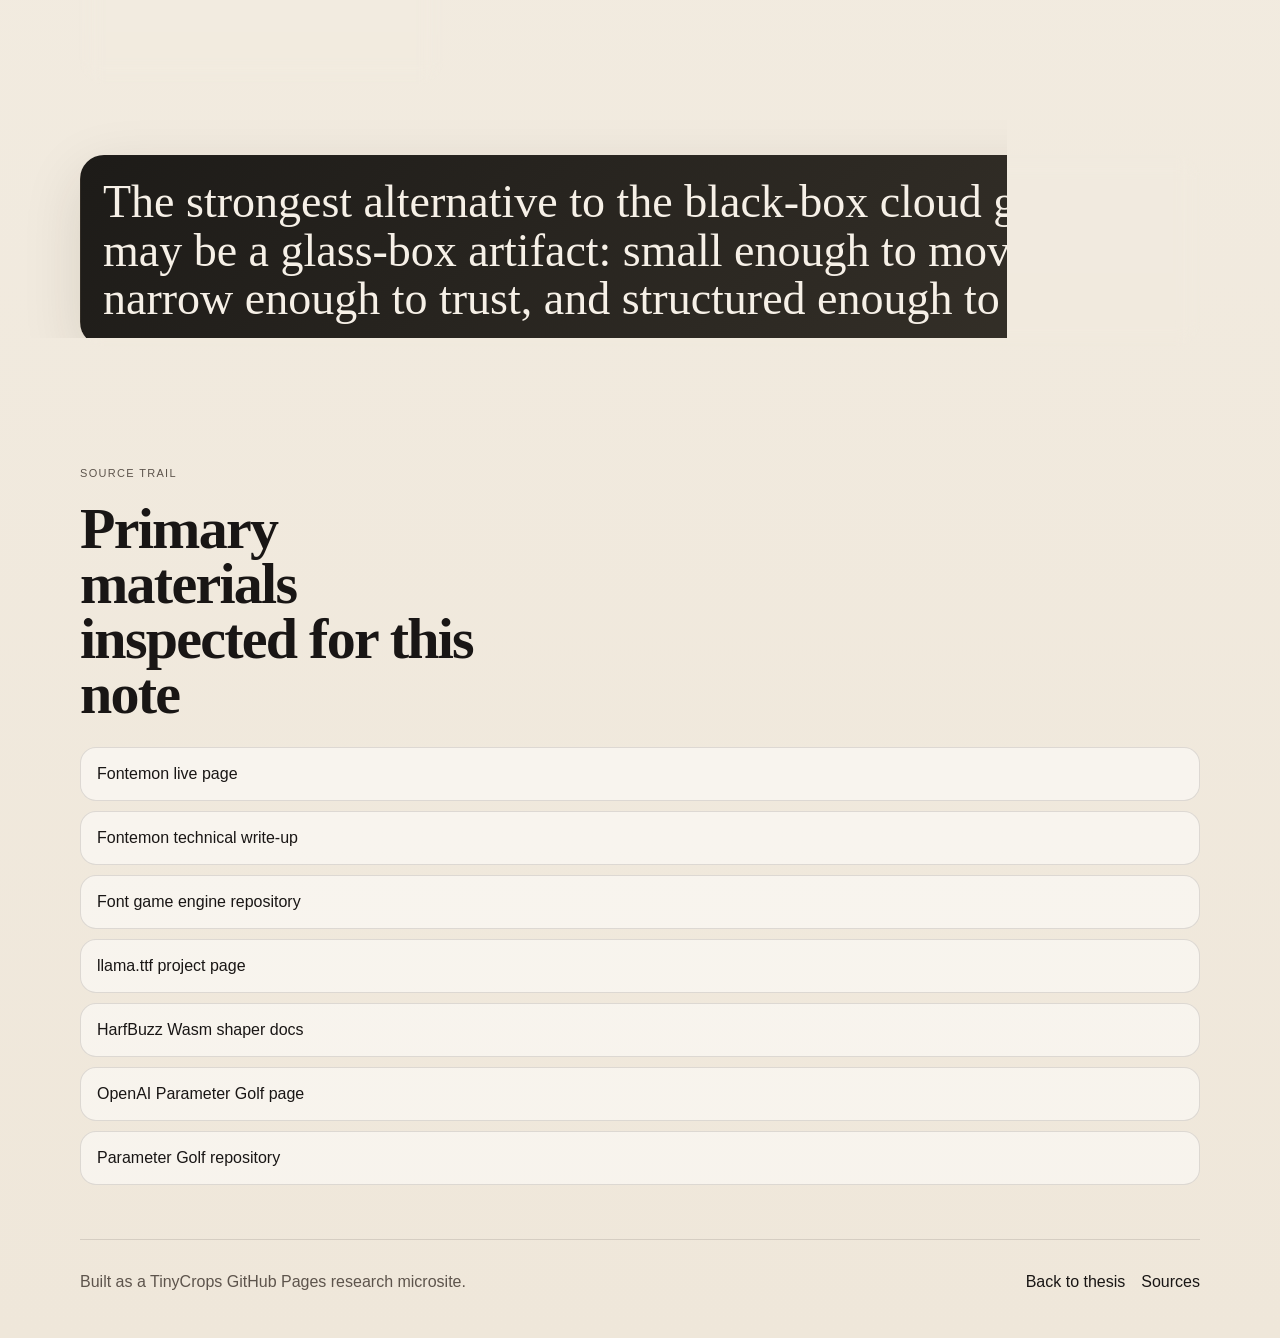
==== commit ea274d76: "Build artifact-native DSS prototype" ====
--- a/frontend/index.html
+++ b/frontend/index.html
@@ -30,6 +30,7 @@
       <a href="#evidence">Evidence</a>
       <a href="#architecture">Architecture</a>
       <a href="#predictions">Predictions</a>
+      <a href="./prototype.html">Prototype</a>
     </nav>
   </header>
 
@@ -49,7 +50,7 @@
         </p>
         <div class="hero-actions">
           <a class="button primary" href="#thesis">Read the Hypothesis</a>
-          <a class="button secondary" href="#sources">Source Trail</a>
+          <a class="button secondary" href="./prototype.html">Open Prototype</a>
         </div>
       </div>
 
@@ -266,6 +267,13 @@
           task-specific artifacts with strict interfaces, embedded intelligence,
           and verifiable behavior envelopes.
         </p>
+        <p>
+          A minimal browser prototype of that idea is now available in this
+          microsite.
+        </p>
+        <p>
+          <a class="inline-link" href="./prototype.html">Launch the glass-box prototype</a>
+        </p>
       </article>
     </section>
 
--- a/frontend/styles.css
+++ b/frontend/styles.css
@@ -102,14 +102,16 @@
 
 .site-nav a,
 .footer-links a,
-.sources-list a {
+.sources-list a,
+.inline-link {
   color: var(--ink);
   text-decoration: none;
 }
 
 .site-nav a:hover,
 .footer-links a:hover,
-.sources-list a:hover {
+.sources-list a:hover,
+.inline-link:hover {
   text-decoration: underline;
 }
 
@@ -403,6 +405,187 @@
   margin: 0;
 }
 
+.prototype-grid {
+  display: grid;
+  grid-template-columns: 1.2fr 0.8fr;
+  gap: 16px;
+}
+
+.prototype-card {
+  background: var(--panel);
+  border: 1px solid var(--line);
+  border-radius: 24px;
+  padding: 22px;
+  box-shadow: var(--shadow);
+}
+
+.prototype-input-card,
+.prototype-output-card {
+  grid-column: span 2;
+}
+
+.sample-row {
+  display: flex;
+  flex-wrap: wrap;
+  gap: 10px;
+  margin: 14px 0 18px;
+}
+
+.sample-chip {
+  border: 1px solid var(--line);
+  background: rgba(255, 255, 255, 0.62);
+  border-radius: 999px;
+  padding: 10px 14px;
+  cursor: pointer;
+  font: inherit;
+}
+
+.sample-chip:hover,
+.sample-chip:focus-visible {
+  border-color: rgba(39, 94, 254, 0.4);
+  outline: none;
+}
+
+.prototype-label {
+  display: block;
+  font-size: 13px;
+  color: var(--muted);
+  margin-bottom: 8px;
+}
+
+.prototype-input {
+  width: 100%;
+  border-radius: 18px;
+  border: 1px solid var(--line);
+  background: rgba(255, 255, 255, 0.62);
+  padding: 16px;
+  resize: vertical;
+  min-height: 150px;
+  font: inherit;
+  color: var(--ink);
+}
+
+.compact-actions {
+  margin-top: 16px;
+}
+
+.score-bars,
+.graph-steps,
+.audit-list,
+.artifact-output,
+.manifest-output {
+  display: grid;
+  gap: 12px;
+}
+
+.score-row {
+  display: grid;
+  gap: 8px;
+}
+
+.score-label {
+  display: flex;
+  justify-content: space-between;
+  gap: 10px;
+  font-size: 14px;
+}
+
+.graph-step {
+  display: grid;
+  grid-template-columns: auto 1fr;
+  gap: 12px;
+  align-items: start;
+  padding: 12px 14px;
+  border-radius: 18px;
+  border: 1px solid var(--line);
+  background: rgba(255, 255, 255, 0.42);
+}
+
+.graph-dot {
+  width: 14px;
+  height: 14px;
+  border-radius: 999px;
+  margin-top: 4px;
+  background: rgba(25, 22, 21, 0.2);
+}
+
+.graph-step.active .graph-dot {
+  background: var(--blue);
+  box-shadow: 0 0 0 8px rgba(39, 94, 254, 0.12);
+}
+
+.graph-step.active {
+  border-color: rgba(39, 94, 254, 0.35);
+}
+
+.audit-item,
+.manifest-item {
+  padding: 12px 14px;
+  border-radius: 16px;
+  background: rgba(255, 255, 255, 0.5);
+  border: 1px solid var(--line);
+}
+
+.artifact-banner {
+  padding: 16px 18px;
+  border-radius: 20px;
+  background: linear-gradient(135deg, rgba(39, 94, 254, 0.12), rgba(17, 153, 139, 0.12));
+  border: 1px solid rgba(39, 94, 254, 0.18);
+}
+
+.artifact-grid {
+  display: grid;
+  grid-template-columns: repeat(2, 1fr);
+  gap: 12px;
+}
+
+.artifact-cell {
+  padding: 14px;
+  border-radius: 18px;
+  background: rgba(255, 255, 255, 0.5);
+  border: 1px solid var(--line);
+}
+
+.artifact-cell strong {
+  display: block;
+  font-size: 12px;
+  text-transform: uppercase;
+  letter-spacing: 0.08em;
+  color: var(--muted);
+  margin-bottom: 6px;
+}
+
+.tag-row {
+  display: flex;
+  flex-wrap: wrap;
+  gap: 8px;
+}
+
+.tag {
+  display: inline-flex;
+  align-items: center;
+  border-radius: 999px;
+  padding: 7px 10px;
+  font-size: 13px;
+  border: 1px solid var(--line);
+  background: rgba(255, 255, 255, 0.72);
+}
+
+.tag.good {
+  background: rgba(140, 191, 38, 0.14);
+  border-color: rgba(140, 191, 38, 0.28);
+}
+
+.tag.warn {
+  background: rgba(240, 168, 58, 0.18);
+  border-color: rgba(240, 168, 58, 0.28);
+}
+
+.tag.stop {
+  background: rgba(234, 97, 57, 0.16);
+  border-color: rgba(234, 97, 57, 0.3);
+}
+
 .sources-list {
   display: grid;
   gap: 10px;
@@ -443,7 +626,8 @@
   .visual-columns,
   .architecture-grid,
   .prediction-grid,
-  .thesis-grid {
+  .thesis-grid,
+  .prototype-grid {
     grid-template-columns: 1fr;
   }
 
@@ -460,6 +644,15 @@
     flex-direction: column;
     align-items: flex-start;
   }
+
+  .prototype-input-card,
+  .prototype-output-card {
+    grid-column: span 1;
+  }
+
+  .artifact-grid {
+    grid-template-columns: 1fr;
+  }
 }
 
 @media (max-width: 640px) {
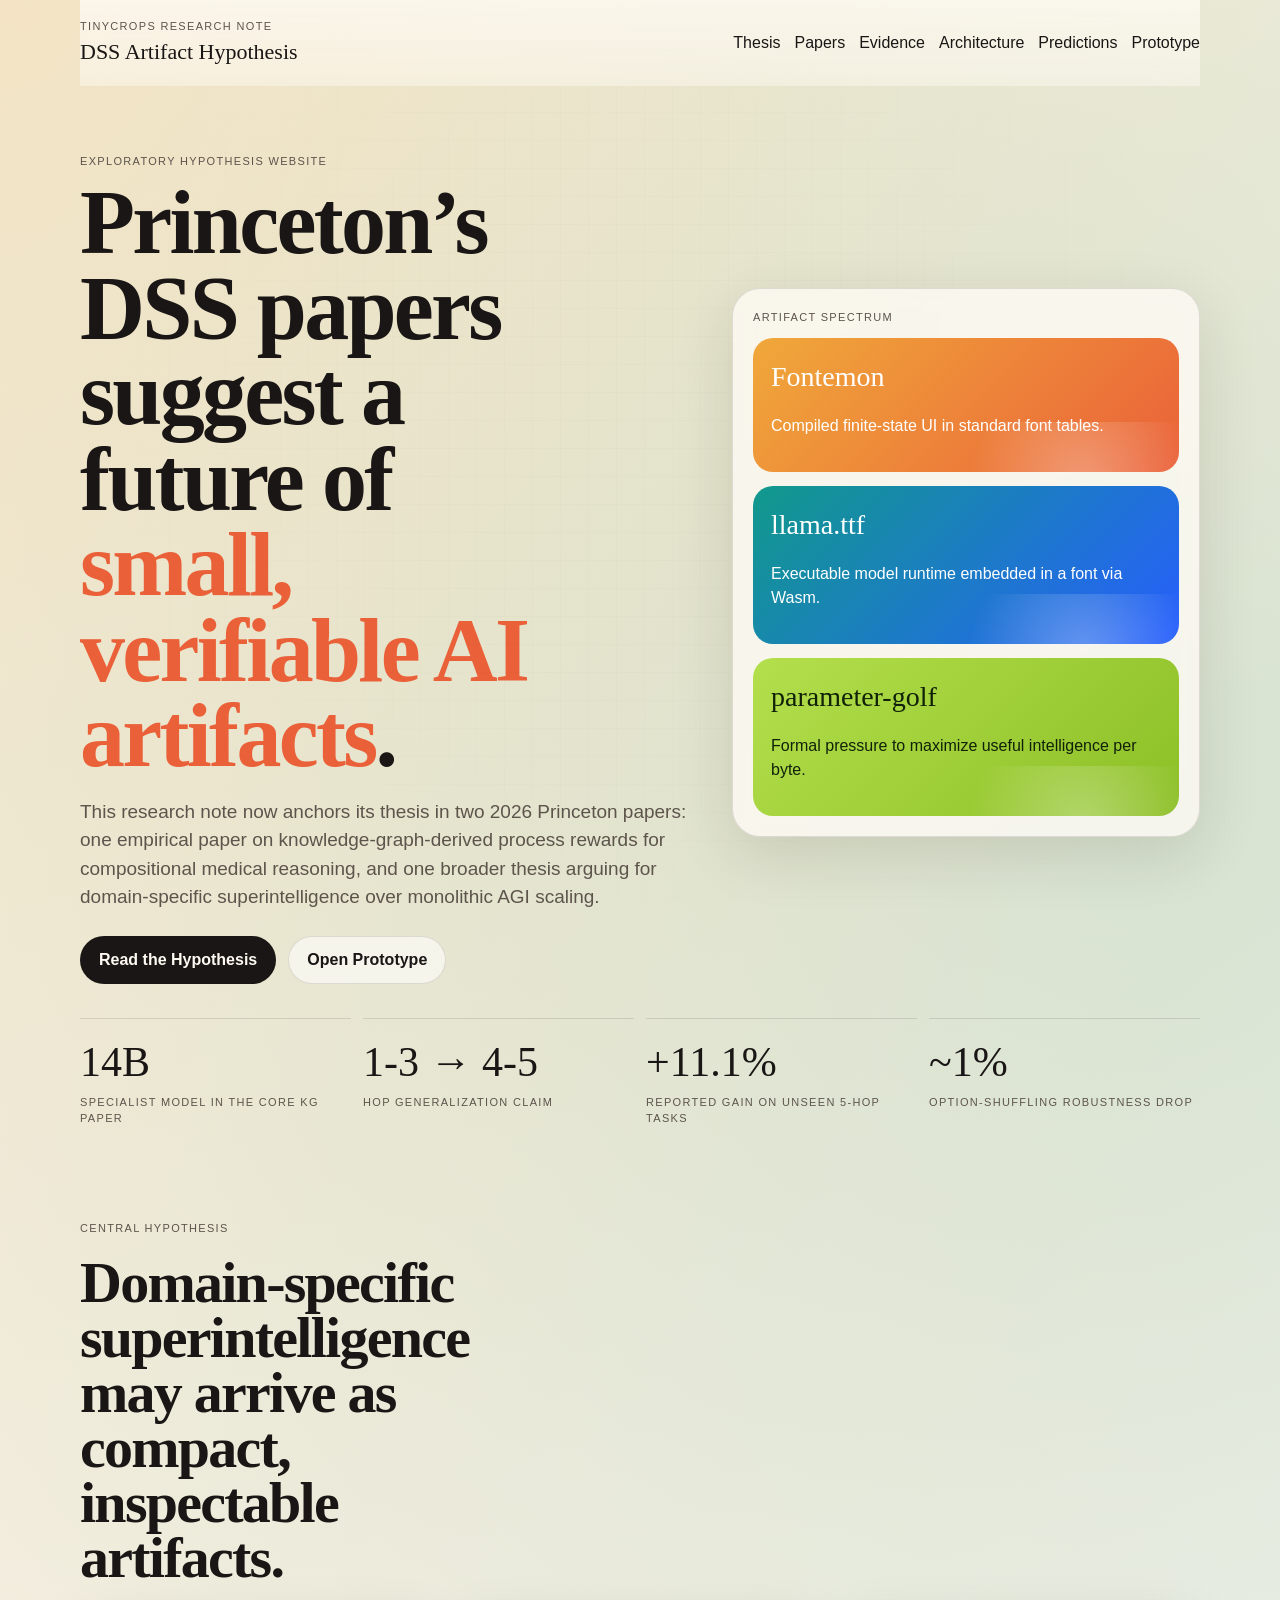
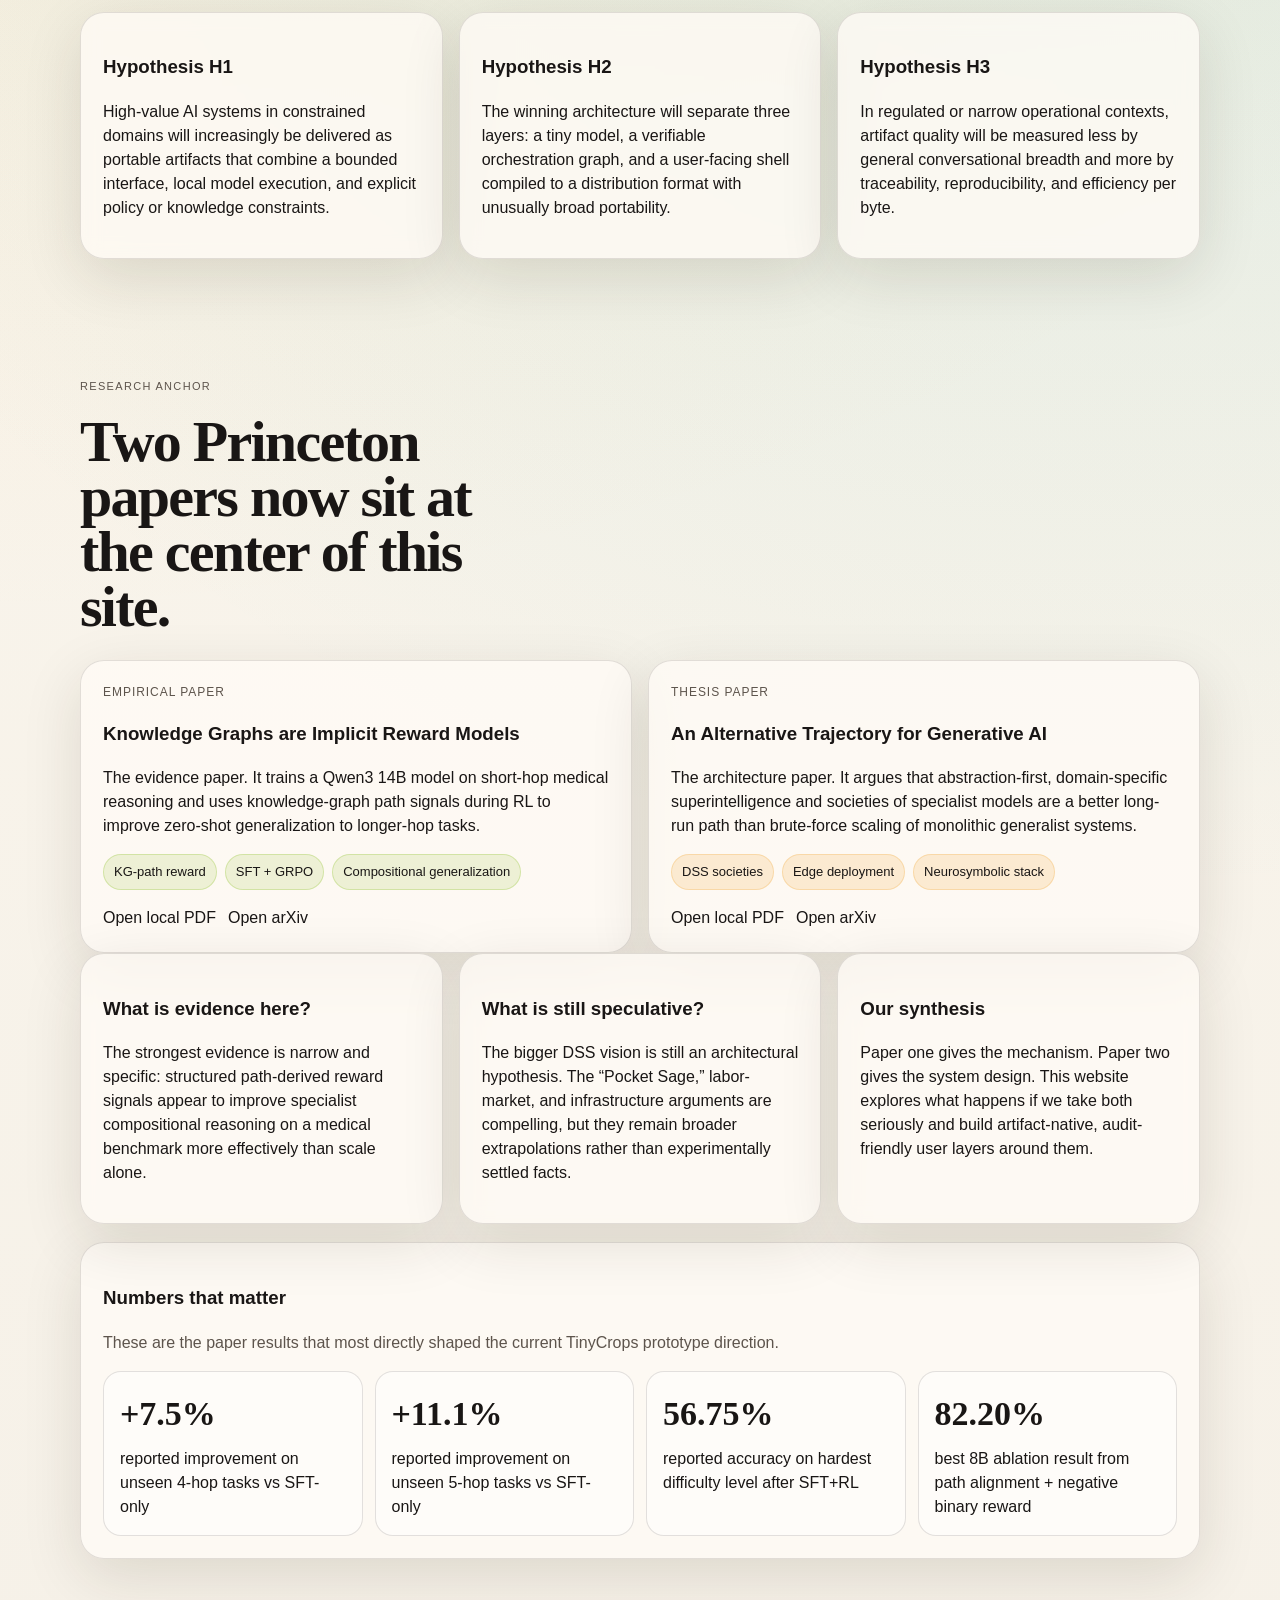
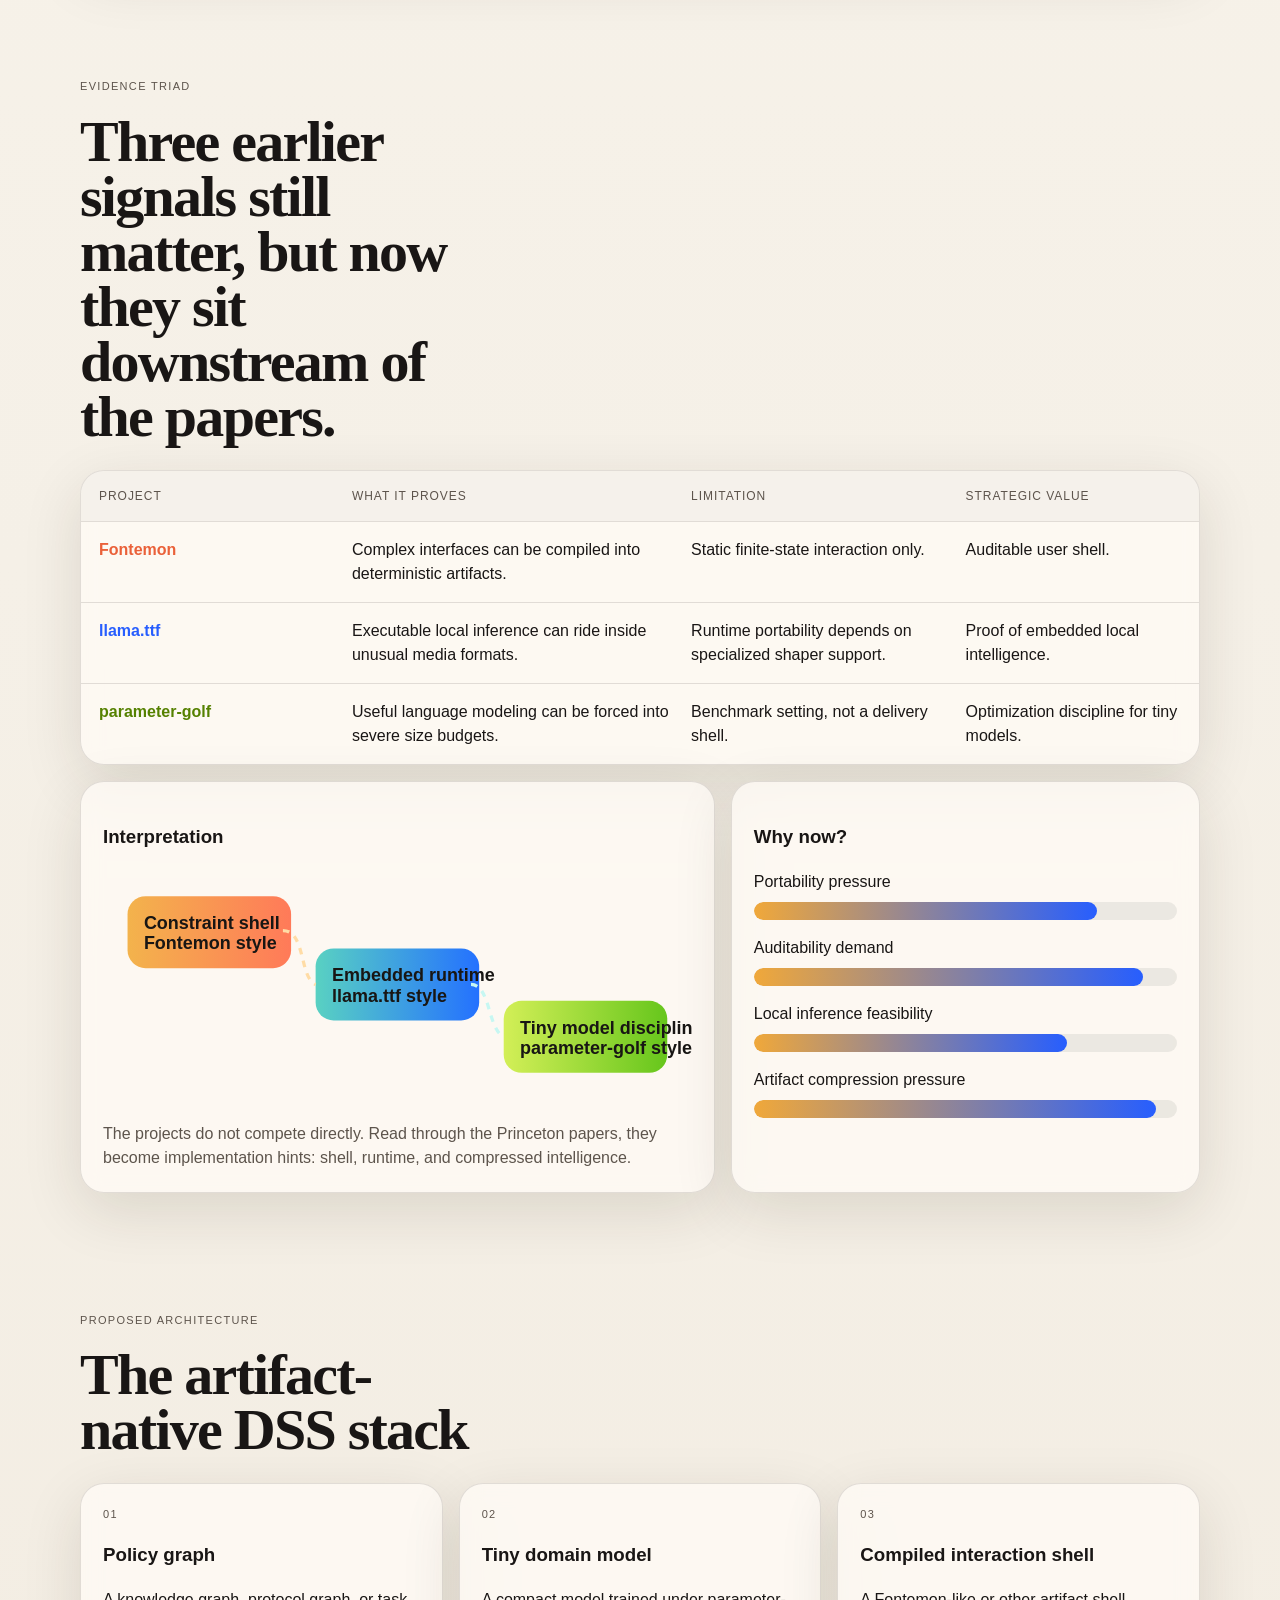
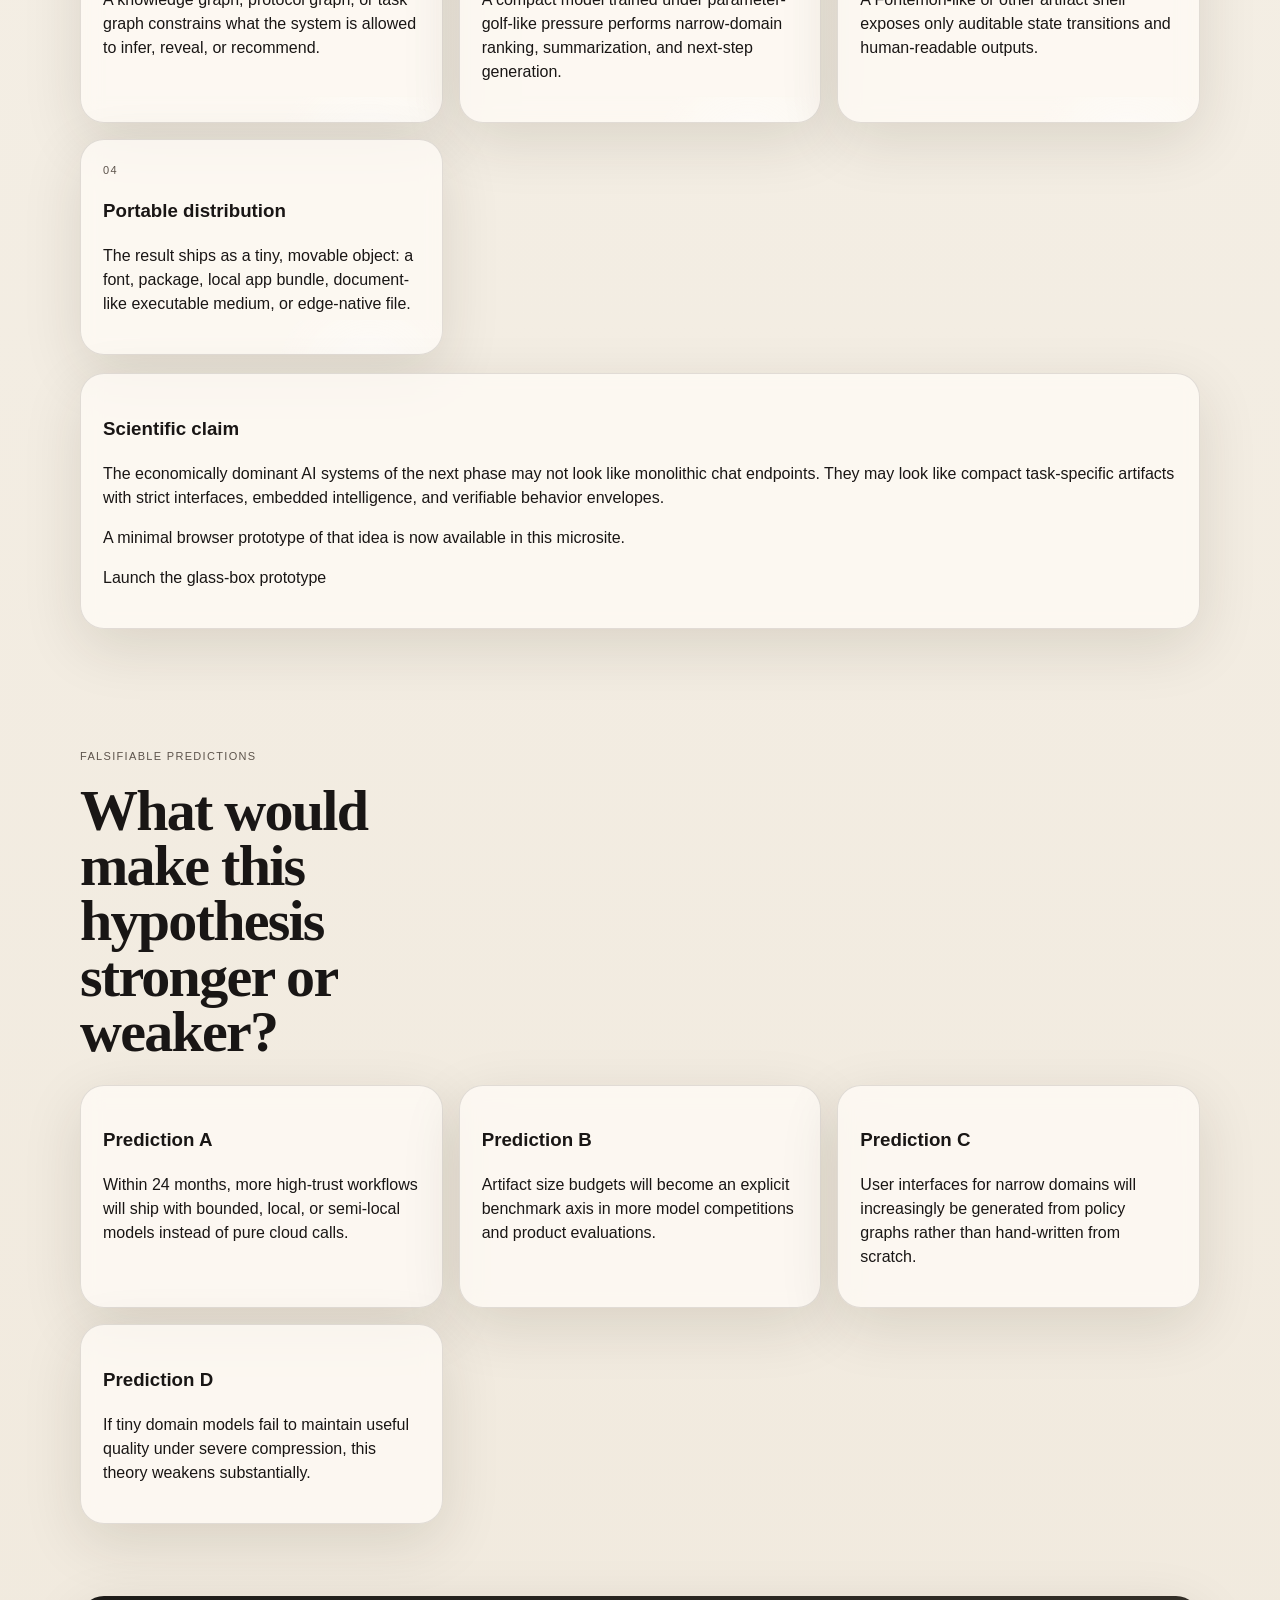
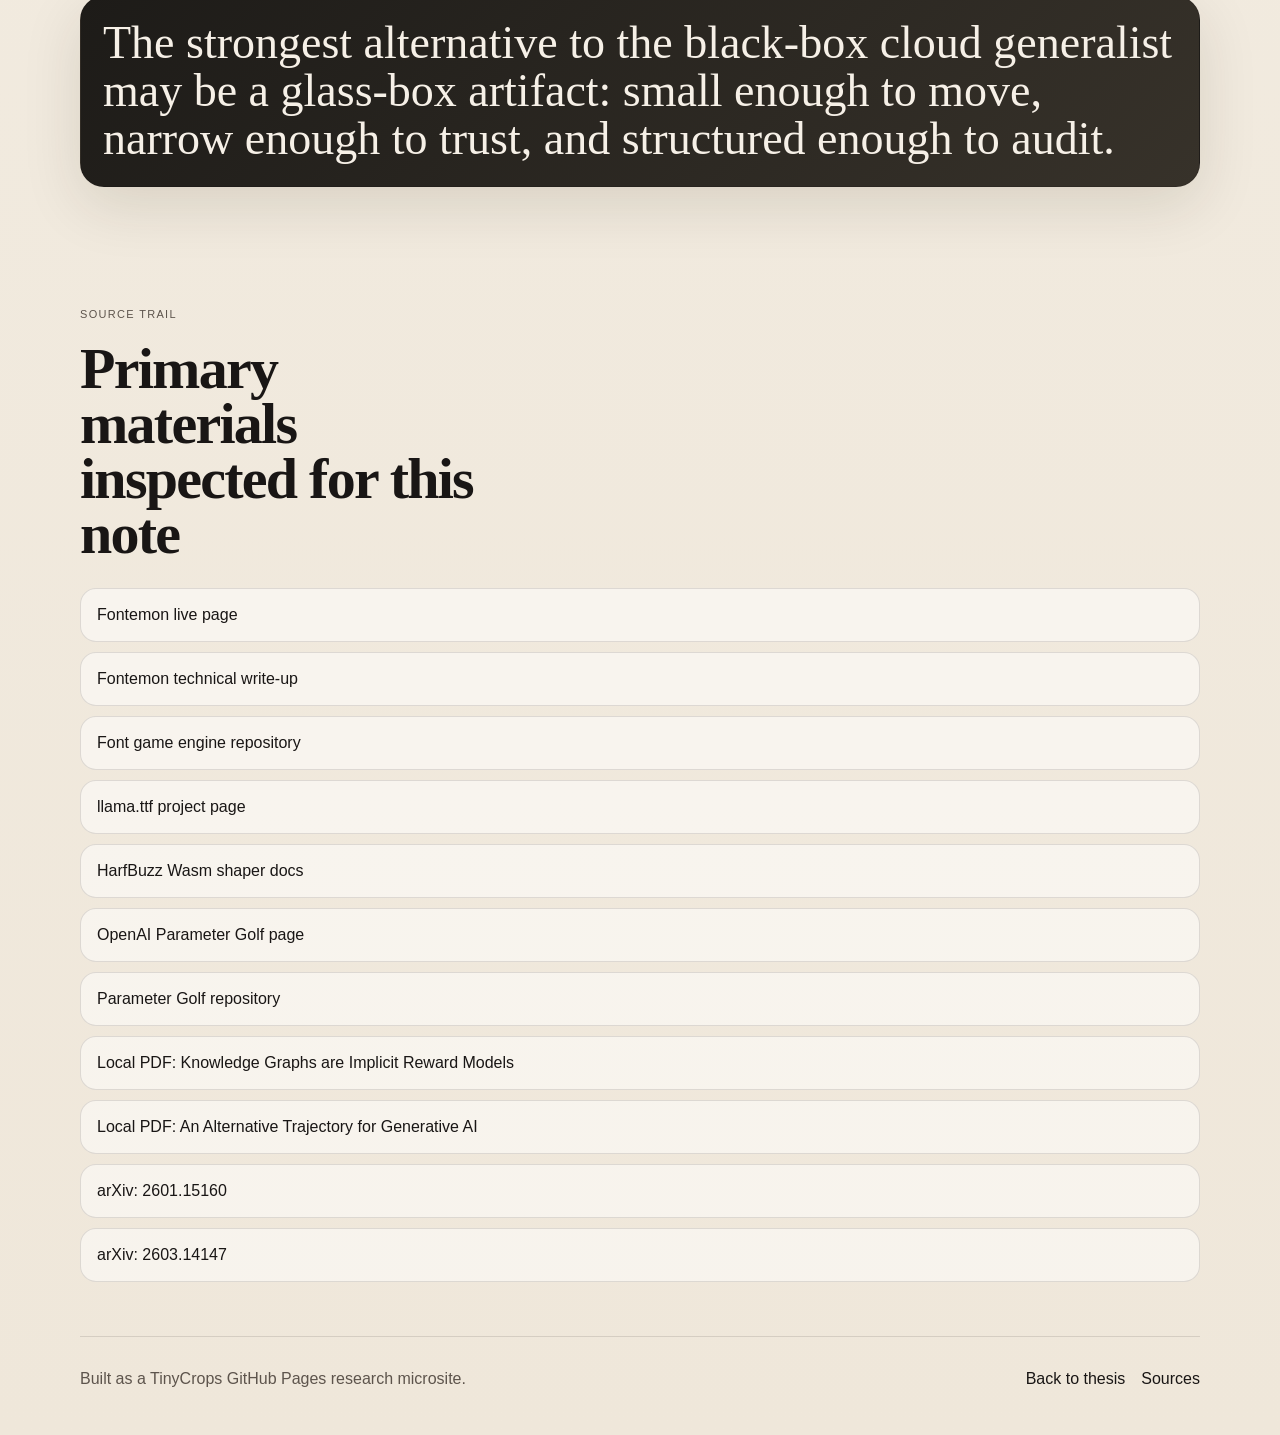
==== commit 137ae57f: "Integrate Princeton DSS papers into research site" ====
--- a/frontend/index.html
+++ b/frontend/index.html
@@ -27,6 +27,7 @@
     </div>
     <nav class="site-nav">
       <a href="#thesis">Thesis</a>
+      <a href="#papers">Papers</a>
       <a href="#evidence">Evidence</a>
       <a href="#architecture">Architecture</a>
       <a href="#predictions">Predictions</a>
@@ -39,14 +40,14 @@
       <div class="hero-copy">
         <p class="eyebrow">Exploratory hypothesis website</p>
         <h1>
-          The next practical AI form factor may be the
-          <span>artifact</span>, not the app.
+          Princeton’s DSS papers suggest a future of
+          <span>small, verifiable AI artifacts</span>.
         </h1>
         <p class="lede">
-          We propose that three seemingly strange projects point to the same
-          scientific direction: useful intelligence can be made smaller,
-          more local, more inspectable, and more domain-bounded than the
-          current cloud-first generalist paradigm suggests.
+          This research note now anchors its thesis in two 2026 Princeton papers:
+          one empirical paper on knowledge-graph-derived process rewards for
+          compositional medical reasoning, and one broader thesis arguing for
+          domain-specific superintelligence over monolithic AGI scaling.
         </p>
         <div class="hero-actions">
           <a class="button primary" href="#thesis">Read the Hypothesis</a>
@@ -75,20 +76,20 @@
 
     <section class="metrics-band" aria-label="Research metrics">
       <div class="metric">
-        <div class="metric-value">3</div>
-        <div class="metric-label">independent signals</div>
+        <div class="metric-value">14B</div>
+        <div class="metric-label">specialist model in the core KG paper</div>
       </div>
       <div class="metric">
-        <div class="metric-value">&lt; 16 MB</div>
-        <div class="metric-label">artifact pressure in parameter-golf</div>
+        <div class="metric-value">1-3 → 4-5</div>
+        <div class="metric-label">hop generalization claim</div>
       </div>
       <div class="metric">
-        <div class="metric-value">local</div>
-        <div class="metric-label">execution direction</div>
+        <div class="metric-value">+11.1%</div>
+        <div class="metric-label">reported gain on unseen 5-hop tasks</div>
       </div>
       <div class="metric">
-        <div class="metric-value">auditable</div>
-        <div class="metric-label">preferred system property</div>
+        <div class="metric-value">~1%</div>
+        <div class="metric-label">option-shuffling robustness drop</div>
       </div>
     </section>
 
@@ -125,10 +126,112 @@
       </div>
     </section>
 
+    <section id="papers" class="section">
+      <div class="section-heading">
+        <p class="eyebrow">Research anchor</p>
+        <h2>Two Princeton papers now sit at the center of this site.</h2>
+      </div>
+
+      <div class="paper-grid">
+        <article class="paper-card">
+          <div class="paper-meta">Empirical paper</div>
+          <h3>Knowledge Graphs are Implicit Reward Models</h3>
+          <p>
+            The evidence paper. It trains a Qwen3 14B model on short-hop
+            medical reasoning and uses knowledge-graph path signals during RL
+            to improve zero-shot generalization to longer-hop tasks.
+          </p>
+          <div class="tag-row">
+            <span class="tag good">KG-path reward</span>
+            <span class="tag good">SFT + GRPO</span>
+            <span class="tag good">Compositional generalization</span>
+          </div>
+          <div class="paper-links">
+            <a class="inline-link" href="./papers/2601.15160v3.pdf" target="_blank" rel="noreferrer">Open local PDF</a>
+            <a class="inline-link" href="https://arxiv.org/abs/2601.15160" target="_blank" rel="noreferrer">Open arXiv</a>
+          </div>
+        </article>
+
+        <article class="paper-card">
+          <div class="paper-meta">Thesis paper</div>
+          <h3>An Alternative Trajectory for Generative AI</h3>
+          <p>
+            The architecture paper. It argues that abstraction-first,
+            domain-specific superintelligence and societies of specialist models
+            are a better long-run path than brute-force scaling of monolithic
+            generalist systems.
+          </p>
+          <div class="tag-row">
+            <span class="tag warn">DSS societies</span>
+            <span class="tag warn">Edge deployment</span>
+            <span class="tag warn">Neurosymbolic stack</span>
+          </div>
+          <div class="paper-links">
+            <a class="inline-link" href="./papers/2603.14147v1.pdf" target="_blank" rel="noreferrer">Open local PDF</a>
+            <a class="inline-link" href="https://arxiv.org/abs/2603.14147" target="_blank" rel="noreferrer">Open arXiv</a>
+          </div>
+        </article>
+      </div>
+
+      <div class="paper-summary-grid">
+        <article class="glass-card">
+          <h3>What is evidence here?</h3>
+          <p>
+            The strongest evidence is narrow and specific: structured
+            path-derived reward signals appear to improve specialist
+            compositional reasoning on a medical benchmark more effectively
+            than scale alone.
+          </p>
+        </article>
+        <article class="glass-card">
+          <h3>What is still speculative?</h3>
+          <p>
+            The bigger DSS vision is still an architectural hypothesis. The
+            “Pocket Sage,” labor-market, and infrastructure arguments are
+            compelling, but they remain broader extrapolations rather than
+            experimentally settled facts.
+          </p>
+        </article>
+        <article class="glass-card">
+          <h3>Our synthesis</h3>
+          <p>
+            Paper one gives the mechanism. Paper two gives the system design.
+            This website explores what happens if we take both seriously and
+            build artifact-native, audit-friendly user layers around them.
+          </p>
+        </article>
+      </div>
+
+      <article class="results-board">
+        <div class="results-head">
+          <h3>Numbers that matter</h3>
+          <p class="caption">These are the paper results that most directly shaped the current TinyCrops prototype direction.</p>
+        </div>
+        <div class="results-grid">
+          <div class="result-tile">
+            <strong>+7.5%</strong>
+            <span>reported improvement on unseen 4-hop tasks vs SFT-only</span>
+          </div>
+          <div class="result-tile">
+            <strong>+11.1%</strong>
+            <span>reported improvement on unseen 5-hop tasks vs SFT-only</span>
+          </div>
+          <div class="result-tile">
+            <strong>56.75%</strong>
+            <span>reported accuracy on hardest difficulty level after SFT+RL</span>
+          </div>
+          <div class="result-tile">
+            <strong>82.20%</strong>
+            <span>best 8B ablation result from path alignment + negative binary reward</span>
+          </div>
+        </div>
+      </article>
+    </section>
+
     <section id="evidence" class="section">
       <div class="section-heading">
         <p class="eyebrow">Evidence triad</p>
-        <h2>Three projects illuminate three distinct layers of the same future stack.</h2>
+        <h2>Three earlier signals still matter, but now they sit downstream of the papers.</h2>
       </div>
 
       <div class="comparison-table">
@@ -189,8 +292,9 @@
             <text x="510" y="225">parameter-golf style</text>
           </svg>
           <p class="caption">
-            The projects do not compete directly. Together they hint at a stack:
-            shell, runtime, and compressed intelligence.
+            The projects do not compete directly. Read through the Princeton
+            papers, they become implementation hints: shell, runtime, and
+            compressed intelligence.
           </p>
         </article>
 
@@ -337,6 +441,10 @@
         <a href="https://github.com/harfbuzz/harfbuzz/blob/main/docs/wasm-shaper.md" target="_blank" rel="noreferrer">HarfBuzz Wasm shaper docs</a>
         <a href="https://openai.com/index/parameter-golf/" target="_blank" rel="noreferrer">OpenAI Parameter Golf page</a>
         <a href="https://github.com/openai/parameter-golf" target="_blank" rel="noreferrer">Parameter Golf repository</a>
+        <a href="./papers/2601.15160v3.pdf" target="_blank" rel="noreferrer">Local PDF: Knowledge Graphs are Implicit Reward Models</a>
+        <a href="./papers/2603.14147v1.pdf" target="_blank" rel="noreferrer">Local PDF: An Alternative Trajectory for Generative AI</a>
+        <a href="https://arxiv.org/abs/2601.15160" target="_blank" rel="noreferrer">arXiv: 2601.15160</a>
+        <a href="https://arxiv.org/abs/2603.14147" target="_blank" rel="noreferrer">arXiv: 2603.14147</a>
       </div>
     </section>
   </main>
--- a/frontend/styles.css
+++ b/frontend/styles.css
@@ -269,7 +269,9 @@
 
 .thesis-grid,
 .prediction-grid,
-.architecture-grid {
+.architecture-grid,
+.paper-grid,
+.paper-summary-grid {
   display: grid;
   grid-template-columns: repeat(3, 1fr);
   gap: 16px;
@@ -288,6 +290,62 @@
   margin-top: 18px;
 }
 
+.paper-card,
+.results-board {
+  background: var(--panel);
+  border: 1px solid var(--line);
+  border-radius: 24px;
+  padding: 22px;
+  box-shadow: var(--shadow);
+}
+
+.paper-grid {
+  grid-template-columns: repeat(2, 1fr);
+}
+
+.paper-meta {
+  font-size: 12px;
+  letter-spacing: 0.08em;
+  text-transform: uppercase;
+  color: var(--muted);
+  margin-bottom: 10px;
+}
+
+.paper-links {
+  display: flex;
+  flex-wrap: wrap;
+  gap: 12px;
+  margin-top: 16px;
+}
+
+.results-board {
+  margin-top: 18px;
+}
+
+.results-head {
+  margin-bottom: 16px;
+}
+
+.results-grid {
+  display: grid;
+  grid-template-columns: repeat(4, 1fr);
+  gap: 12px;
+}
+
+.result-tile {
+  padding: 16px;
+  border-radius: 18px;
+  border: 1px solid var(--line);
+  background: rgba(255, 255, 255, 0.48);
+}
+
+.result-tile strong {
+  display: block;
+  font-family: var(--serif);
+  font-size: 34px;
+  margin-bottom: 8px;
+}
+
 .comparison-table {
   border-radius: 24px;
   overflow: hidden;
@@ -419,6 +477,10 @@
   box-shadow: var(--shadow);
 }
 
+.prototype-footnote {
+  grid-column: span 2;
+}
+
 .prototype-input-card,
 .prototype-output-card {
   grid-column: span 2;
@@ -627,7 +689,10 @@
   .architecture-grid,
   .prediction-grid,
   .thesis-grid,
-  .prototype-grid {
+  .prototype-grid,
+  .paper-grid,
+  .paper-summary-grid,
+  .results-grid {
     grid-template-columns: 1fr;
   }
 
@@ -646,7 +711,8 @@
   }
 
   .prototype-input-card,
-  .prototype-output-card {
+  .prototype-output-card,
+  .prototype-footnote {
     grid-column: span 1;
   }
 
